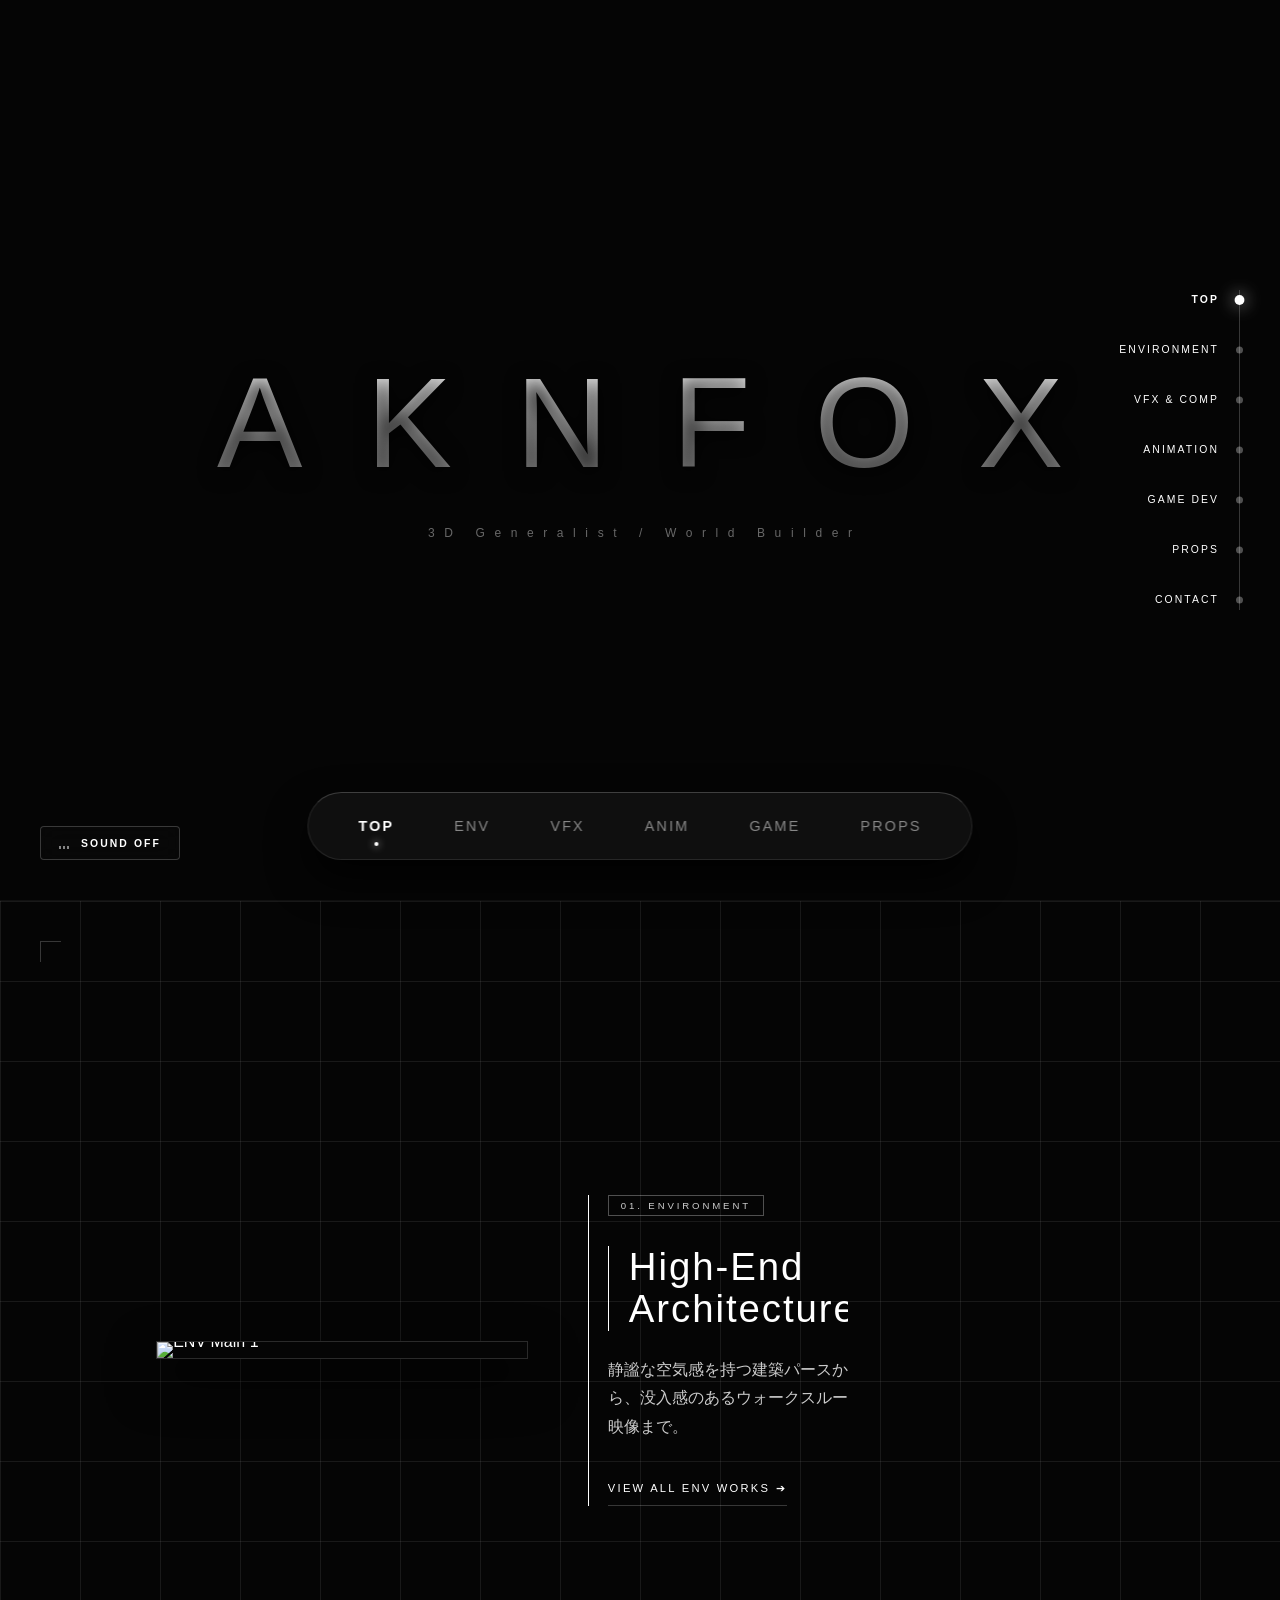
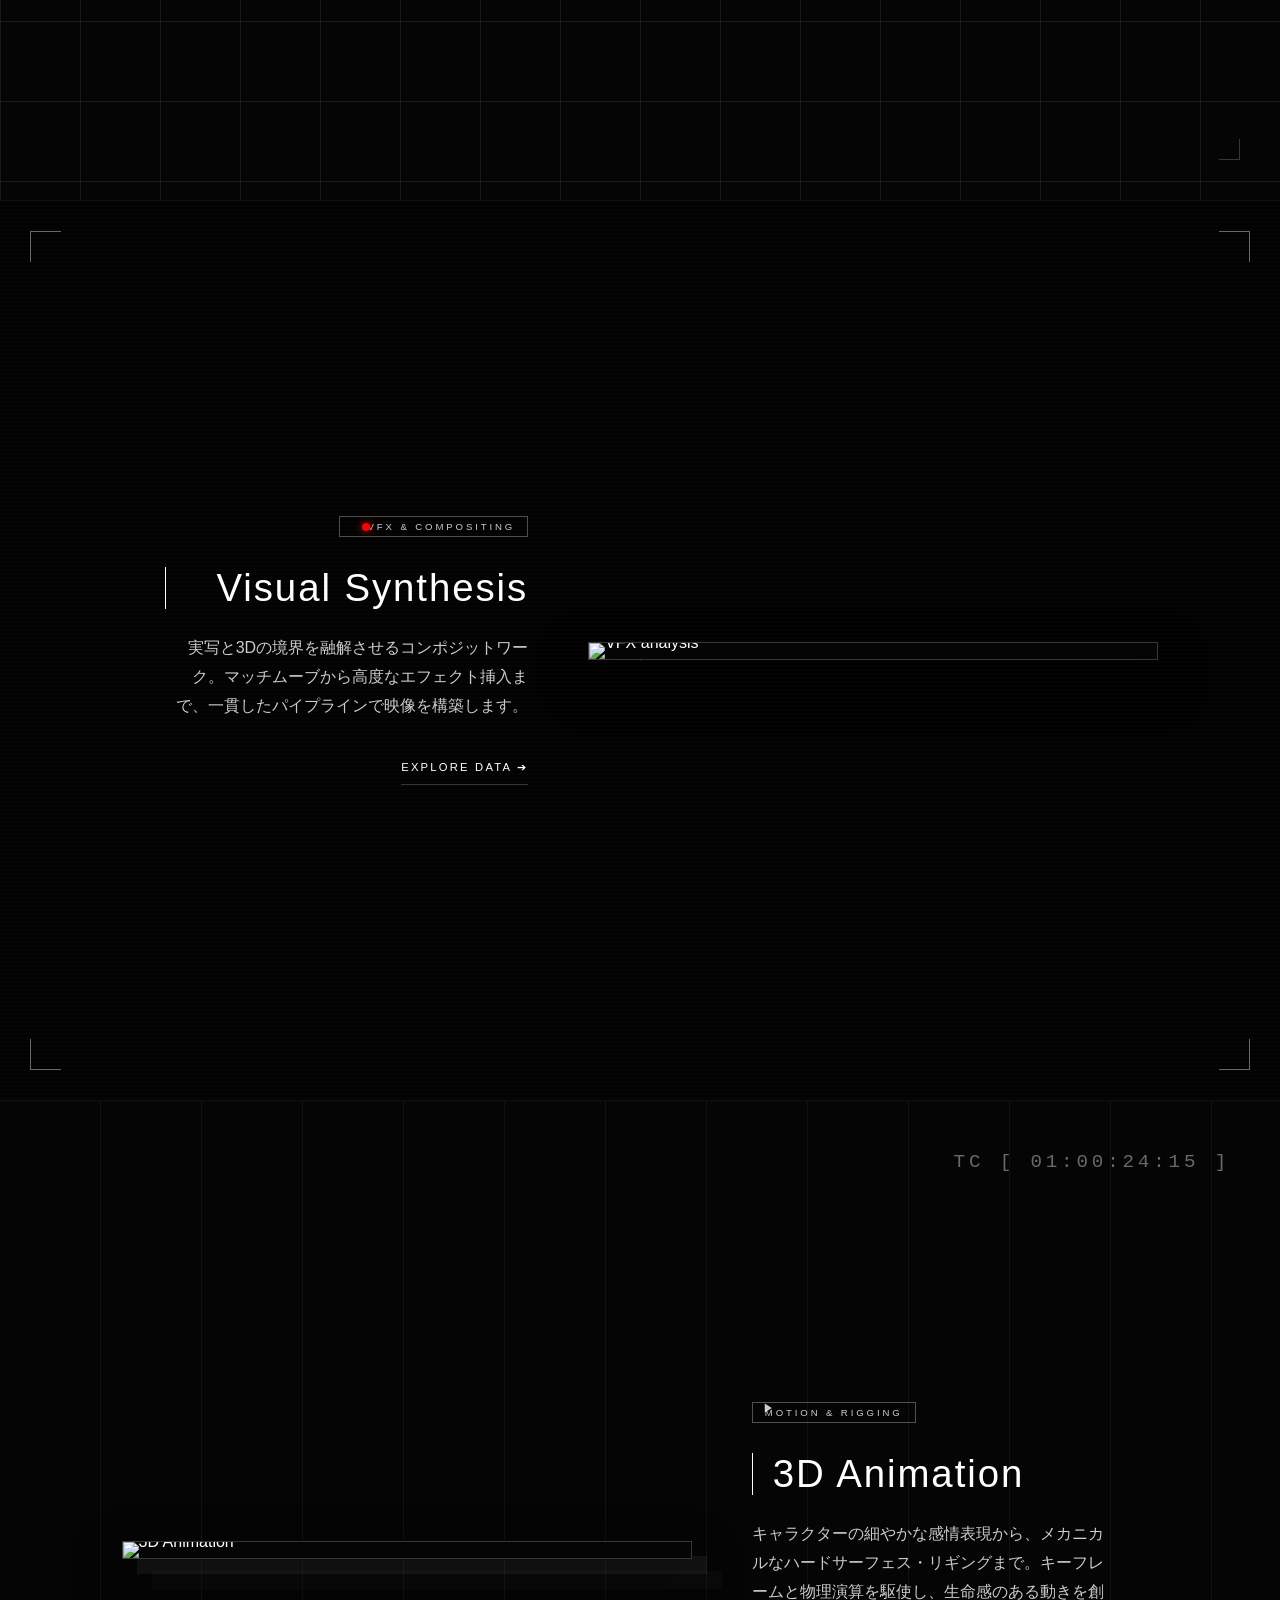
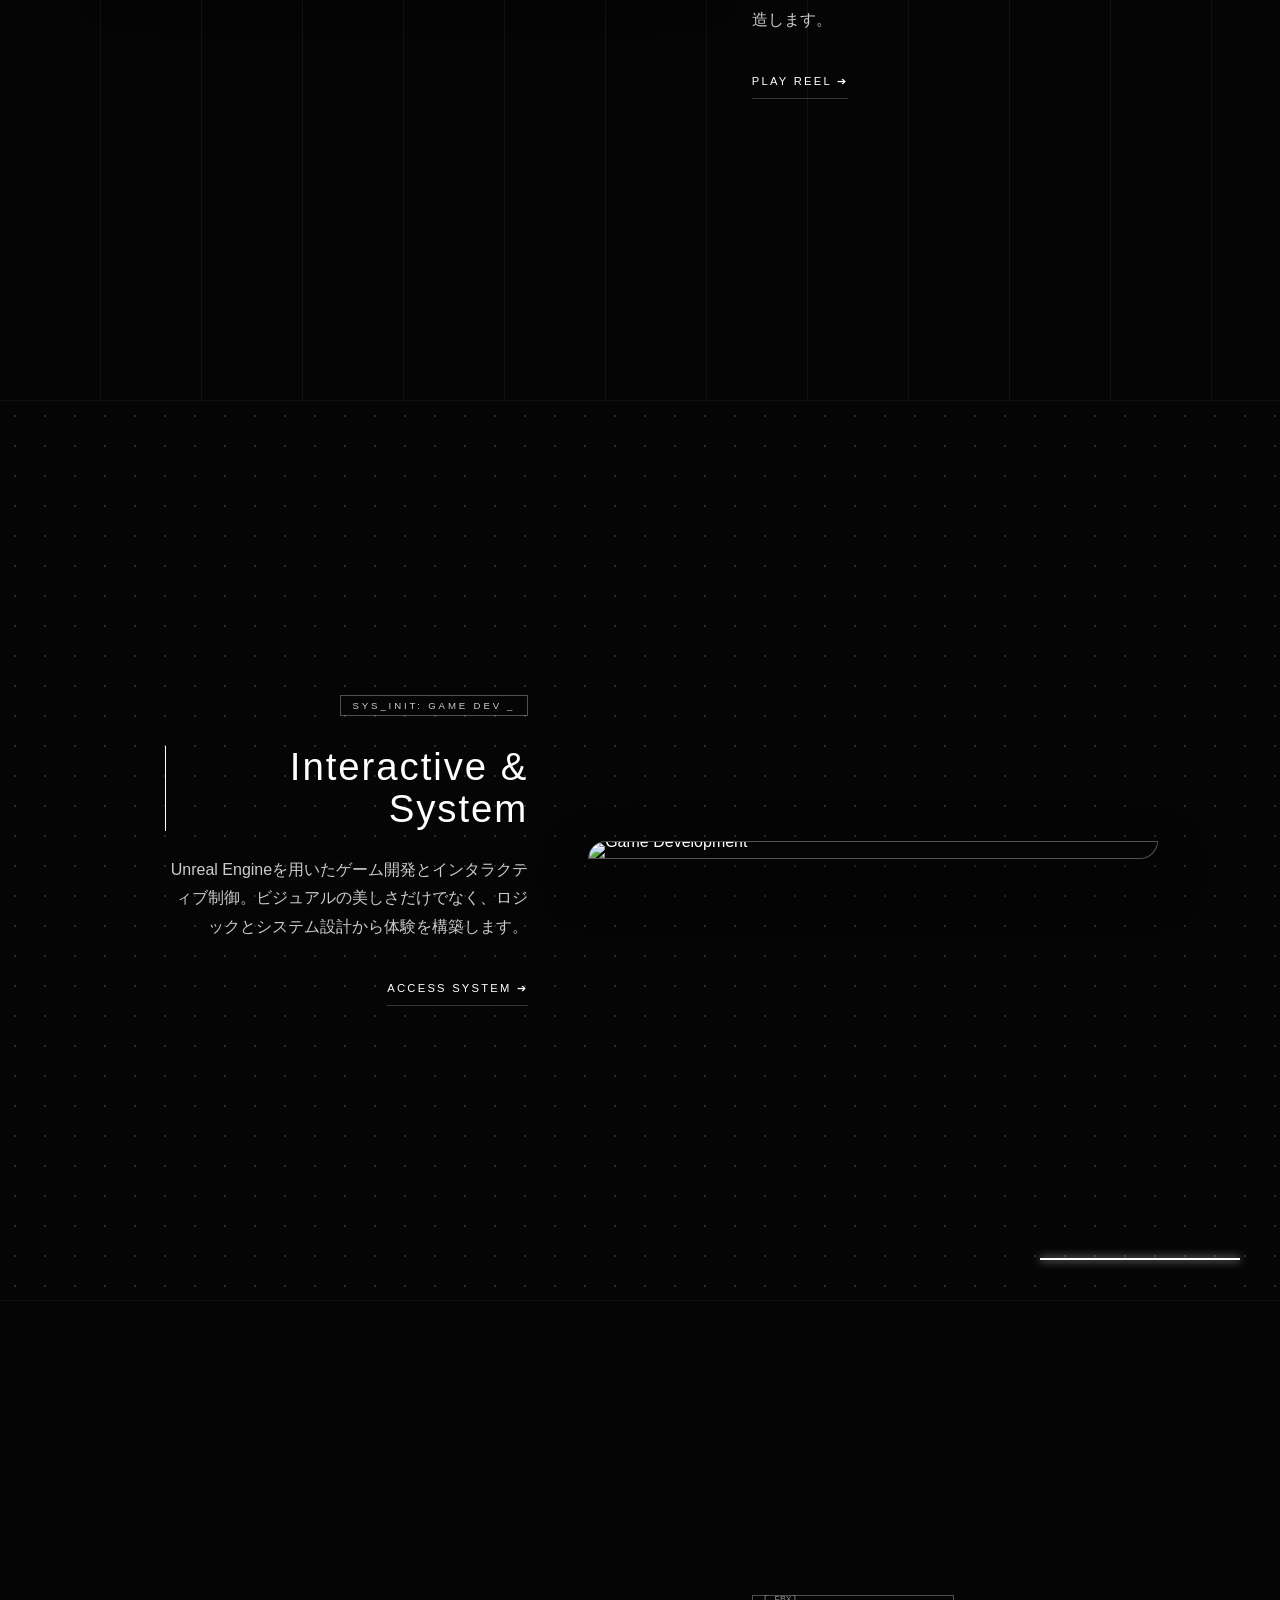
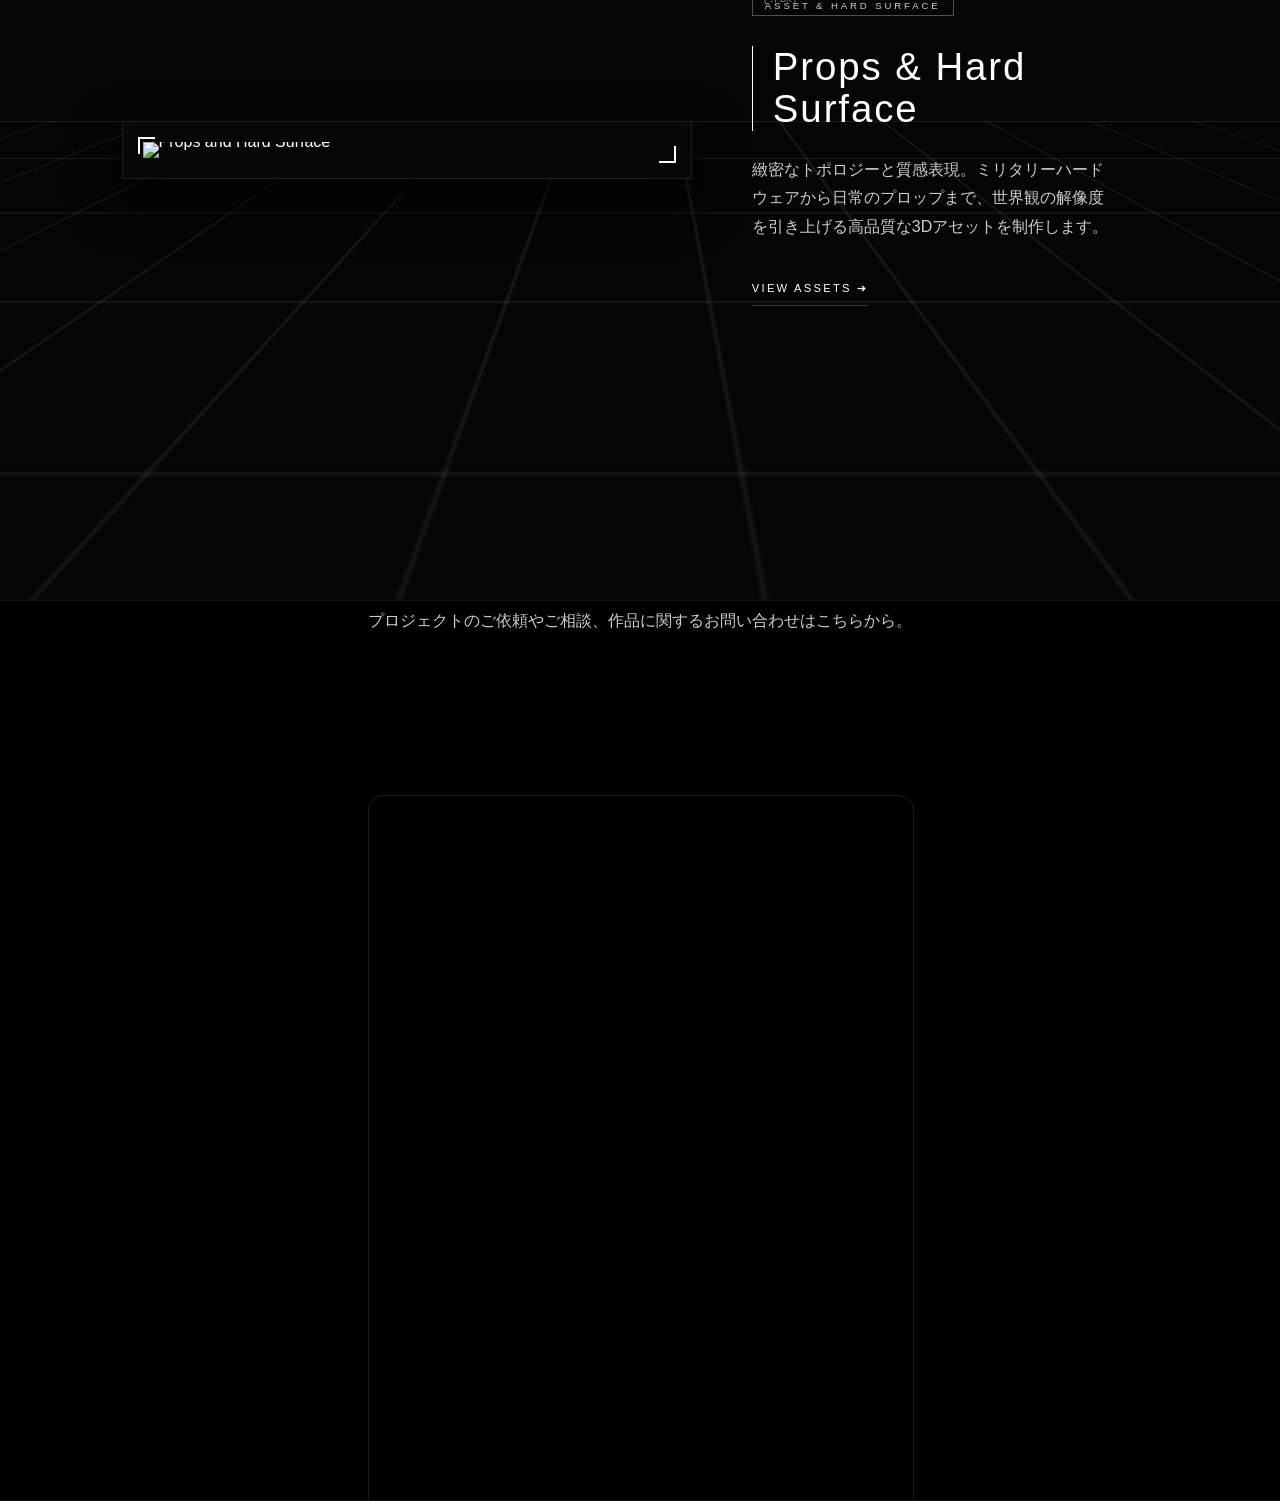
==== index.html @ ca5648d1 "Add files via upload" ====
<!DOCTYPE html>
<html lang="ja"><head>
    <meta charset="UTF-8">
    <meta name="viewport" content="width=device-width, initial-scale=1.0">
    <title>Aknfox | Template</title>
	<link rel="icon" href="favicon.png" type="image/png">
    <link rel="stylesheet" href="style.css">
</head>
<body>

    <nav class="pill-nav">
        <a href="index.html" class="is-current-page">TOP</a>
        <a href="environment.html">ENV</a>
        <a href="vfx.html">VFX</a>
        <a href="animation.html">ANIM</a>
        <a href="game.html">GAME</a>
        <a href="props.html">PROPS</a>
    </nav>

    <nav class="timeline-nav">
        <a href="#hero" class="nav-item"><span>TOP</span></a>
        <a href="#showcase-env" class="nav-item"><span>ENVIRONMENT</span></a>
        <a href="#showcase-vfx" class="nav-item"><span>VFX & COMP</span></a>
        <a href="#showcase-anim" class="nav-item"><span>ANIMATION</span></a>
        <a href="#showcase-game" class="nav-item"><span>GAME DEV</span></a>
        <a href="#showcase-props" class="nav-item"><span>PROPS</span></a>
        <a href="#contact" class="nav-item"><span>CONTACT</span></a>
    </nav>

    <section id="hero">
        <video id="hero-video" class="bg-media" src="1.mp4" autoplay muted loop playsinline></video>
        <div class="content-box">
            <h1 class="section-title">AKNFOX</h1>
            <p class="section-desc">3D Generalist / World Builder</p>
        </div>
    </section>

    <section id="showcase-env" class="content-block scroll-reveal">
        <video class="bg-media" src="Animation5_1.mp4" autoplay muted loop playsinline></video>
        
        <div class="drawing-corner top-left"></div>
        <div class="drawing-corner bottom-right"></div>

        <div class="works-split-container">
            <div class="split-left">
                <div class="single-image-box auto-slideshow">
					<img src="ENV1.jpg" alt="ENV Main 1" class="is-active">
					<img src="ENV2.jpg" alt="ENV Main 2">
					<img src="ENV3.png" alt="ENV Main 3">
					<img src="ENV4.jpg" alt="ENV Main 4">
				</div>
            </div>

            <div class="split-right">
                <div class="tech-info reveal-text-wrap">
                    <div class="reveal-line"></div>
                    <div class="reveal-content">
                        <span class="category-tag">01. Environment</span>
                        <h3>High-End Architecture</h3>
                        <p>静謐な空気感を持つ建築パースから、没入感のあるウォークスルー映像まで。</p>
                        <a href="environment.html" class="view-more-btn">VIEW ALL ENV WORKS ➔</a>
                    </div>
                </div>
            </div>
        </div>
    </section>

    <section id="showcase-vfx" class="content-block scroll-reveal">
        <video class="bg-media" src="composite.webm" autoplay muted loop playsinline></video>
        
        <div class="viewfinder-corner vf-tl"></div>
        <div class="viewfinder-corner vf-tr"></div>
        <div class="viewfinder-corner vf-bl"></div>
        <div class="viewfinder-corner vf-br"></div>
        <div class="center-cross"></div>

        <div class="works-split-container">
            <div class="split-right">
                <div class="tech-info vfx-reveal-text">
                    <span class="category-tag category-tag-vfx">VFX & Compositing</span>
                    <h3>Visual Synthesis</h3>
                    <p>実写と3Dの境界を融解させるコンポジットワーク。マッチムーブから高度なエフェクト挿入まで、一貫したパイプラインで映像を構築します。</p>
                    <a href="vfx.html" class="view-more-btn">EXPLORE DATA ➔</a>
                </div>
            </div>
            
            <div class="split-left">
                <div class="single-image-box">
                    <img src="vfx_main.png" alt="VFX analysis">
                </div>
            </div>
        </div>
    </section>

    <section id="showcase-anim" class="content-block scroll-reveal">
        <video class="bg-media" src="3.mp4" autoplay muted loop playsinline></video>
        
        <div class="timecode-display">TC [ 01:00:24:15 ]</div>

        <div class="works-split-container">
            <div class="split-left">
                <div class="single-image-box">
                    <img src="Anime_demo.png" alt="3D Animation">
                </div>
            </div>
            
            <div class="split-right">
                <div class="tech-info anim-reveal-text">
                    <span class="category-tag category-tag-anim">Motion & Rigging</span>
                    <h3>3D Animation</h3>
                    <p>キャラクターの細やかな感情表現から、メカニカルなハードサーフェス・リギングまで。キーフレームと物理演算を駆使し、生命感のある動きを創造します。</p>
                    <a href="animation.html" class="view-more-btn">PLAY REEL ➔</a>
                </div>
            </div>
        </div>
    </section>

    <section id="showcase-game" class="content-block scroll-reveal">
        <video class="bg-media" src="game_demo.mp4" autoplay muted loop playsinline></video>
        
        <div class="hud-status-bar"></div>

        <div class="works-split-container">
            <div class="split-right">
                <div class="tech-info game-reveal-text">
                    <span class="category-tag category-tag-game">SYS_INIT: Game Dev</span>
                    <h3>Interactive & System</h3>
                    <p>Unreal Engineを用いたゲーム開発とインタラクティブ制御。ビジュアルの美しさだけでなく、ロジックとシステム設計から体験を構築します。</p>
                    <a href="game.html" class="view-more-btn">ACCESS SYSTEM ➔</a>
                </div>
            </div>

            <div class="split-left">
                <div class="single-image-box">
                    <img src="A.png" alt="Game Development">
                </div>
            </div>
        </div>
    </section>

    <section id="showcase-props" class="content-block scroll-reveal">
        <video class="bg-media" src="props_demo.mp4" autoplay muted loop playsinline></video>

        <div class="works-split-container">
            <div class="split-left">
                <div class="single-image-box">
                    <img src="Sample1.jpg" alt="Props and Hard Surface">
                </div>
            </div>
            
            <div class="split-right">
                <div class="tech-info props-reveal-text">
                    <span class="category-tag category-tag-props">Asset & Hard Surface</span>
                    <h3>Props & Hard Surface</h3>
                    <p>緻密なトポロジーと質感表現。ミリタリーハードウェアから日常のプロップまで、世界観の解像度を引き上げる高品質な3Dアセットを制作します。</p>
                    <a href="props.html" class="view-more-btn">VIEW ASSETS ➔</a>
                </div>
            </div>
        </div>
    </section>

    <section id="contact" class="content-block" style="background: #000;">
        <div class="works-split-container" style="justify-content: center; flex-direction: column; text-align: center;">
            <div class="tech-info">
                <span class="category-tag">Get in Touch</span>
                <h2 class="section-title">CONTACT</h2>
                <p>プロジェクトのご依頼やご相談、作品に関するお問い合わせはこちらから。</p>
            </div>
            
            <div style="width: 100%; max-width: 800px; margin-top: 50px;">
                <iframe 
                    src="https://docs.google.com/forms/d/e/1FAIpQLSfBzYKNTDZu-GB29BNS1w9mReioDlOJLt__ZR_KxLa12RaoSA/viewform?embedded=true" 
                    width="100%" 
                    height="800" 
                    frameborder="0" 
                    marginheight="0" 
                    marginwidth="0"
                    style="border-radius: 15px; border: 1px solid rgba(255,255,255,0.1);">
                    読み込み中…
                </iframe>
            </div>
        </div>
    </section>

    <audio id="bgm-audio" src="Crimson_Overture.mp3" loop preload="auto"></audio>

    <button id="bgm-control" class="bgm-btn">
        <div class="bgm-bars">
            <span class="bgm-bar"></span>
            <span class="bgm-bar"></span>
            <span class="bgm-bar"></span>
        </div>
        <span class="bgm-text">SOUND OFF</span>
    </button>

    <script>
        document.addEventListener('DOMContentLoaded', () => {
            // ==========================================
            // [追加] 自動スライドショーの処理
            // ==========================================
            const slideshows = document.querySelectorAll('.auto-slideshow');
            
            slideshows.forEach(slideshow => {
                const images = slideshow.querySelectorAll('img');
                let currentIndex = 0;
                
                // 画像が2枚以上ある場合だけスライドショーを実行
                if (images.length > 1) {
                    setInterval(() => {
                        // 現在の画像をフワッと消す
                        images[currentIndex].classList.remove('is-active');
                        
                        // 次の画像の番号を計算（最後まで行ったら0に戻る）
                        currentIndex = (currentIndex + 1) % images.length;
                        
                        // 次の画像をフワッと出す
                        images[currentIndex].classList.add('is-active');
                        
                    }, 4000); // ★ 4000 = 4秒ごとに画像を切り替える
                }
            });
			// ==========================================
            // [追加] トップ動画（HERO）の音量コントロール
            // ==========================================
            const heroVideo = document.getElementById('hero-video');
            if (heroVideo) {
                // 音量を10%（0.1）に設定
                heroVideo.volume = 0.5;

                // 音声付きで自動再生を試みる
                const playPromise = heroVideo.play();
                if (playPromise !== undefined) {
                    playPromise.catch(error => {
                        // ブラウザの仕様で「音声付き自動再生」がブロックされた場合、
                        // 映像が止まってしまわないようにミュートにして再生を再開する
                        console.log("ブラウザ制限により、トップ動画をミュートで再生します。");
                        heroVideo.muted = true;
                        heroVideo.play();
                    });
                }
            }
            
            // --- 1. スクロールアニメーションの処理 ---
			
            // --- 1. スクロールアニメーションの処理 ---
            const navItems = document.querySelectorAll('.nav-item');
            const sections = document.querySelectorAll('section[id]');

            const options = {
                root: null,
                rootMargin: '-70% 0px', 
                threshold: 0
            };

            const observer = new IntersectionObserver((entries) => {
                entries.forEach(entry => {
                    if (entry.isIntersecting) {
                        entry.target.classList.add('is-visible'); 
                        
                        navItems.forEach(item => item.classList.remove('is-active'));
                        const id = entry.target.getAttribute('id');
                        const activeLink = document.querySelector(`.nav-item[href="#${id}"]`);
                        if (activeLink) {
                            activeLink.classList.add('is-active');
                        }
                    }
                });
            }, options);

            sections.forEach(section => observer.observe(section));

            // --- 2. BGMコントロールの処理 ---
            const bgmAudio = document.getElementById('bgm-audio');
            const bgmBtn = document.getElementById('bgm-control');

            if (bgmAudio && bgmBtn) {
                const bgmText = bgmBtn.querySelector('.bgm-text');

                // デフォルト音量
                bgmAudio.volume = 0.1; 

                // 再生・停止の切り替え関数
                const toggleBGM = (forcePlay) => {
                    const heroVideo = document.getElementById('hero-video'); // ★トップ動画を取得
                    
                    if (forcePlay) {
                        // ① BGMの再生
                        bgmAudio.play().catch(e => console.log("再生エラー:", e));
                        bgmBtn.classList.add('is-playing');
                        bgmText.textContent = 'SOUND ON';
                        
                        // ② ★トップ動画のミュートを解除し、音量を10%にする
                        if (heroVideo) {
                            heroVideo.muted = false;
                            heroVideo.volume = 0.05;
                        }
                    } else {
                        // ① BGMの停止
                        bgmAudio.pause();
                        bgmBtn.classList.remove('is-playing');
                        bgmText.textContent = 'SOUND OFF';
                        
                        // ② ★トップ動画を再び無音（ミュート）に戻す
                        if (heroVideo) {
                            heroVideo.muted = true;
                        }
                    }
                };

                // 手動クリックでのON/OFF
                bgmBtn.addEventListener('click', (e) => {
                    e.preventDefault();
                    if (bgmAudio.paused) {
                        toggleBGM(true);
                    } else {
                        toggleBGM(false);
                    }
                });

                // ★ 自動再生（後で有効にする時は、以下の /* 〜 */ を消してください）
                /*
                const playPromise = bgmAudio.play();
                if (playPromise !== undefined) {
                    playPromise.then(() => {
                        bgmBtn.classList.add('is-playing');
                        bgmText.textContent = 'SOUND ON';
                    }).catch(error => {
                        bgmBtn.classList.remove('is-playing');
                        bgmText.textContent = 'SOUND OFF';
                    });
                }
                */
            }
        });
    </script>
</body>
</html>
---- style.css ----
@charset "UTF-8";

/* ==========================================
   1. Base & Reset
========================================== */
html { 
    scroll-behavior: smooth; 
}
body { 
    margin: 0; 
    font-family: "Helvetica Neue", Arial, sans-serif; 
    background: #050505; 
    color: #fff; 
}
section { 
    position: relative; 
    height: 100vh; 
    display: flex; 
    justify-content: center; 
    align-items: center; 
    overflow: hidden; 
    border-bottom: 1px solid #111; 
}
.bg-media { 
    position: absolute; 
    top: 0; 
    left: 0; 
    width: 100%; 
    height: 100%; 
    object-fit: cover; 
    z-index: -1; 
    opacity: 0.6; 
}
.content-box { 
    position: relative; 
    z-index: 1; 
    text-align: center; 
}
.section-title { 
    font-size: clamp(1.5rem, 4vw, 3rem); 
    letter-spacing: 0.15em; 
    text-shadow: 0 4px 20px rgba(0,0,0,0.9); 
    font-weight: 300; 
    margin: 0; 
}
.section-desc { 
    color: #aaa; 
    font-size: 0.9rem; 
    letter-spacing: 0.1em; 
    margin-top: 10px; 
}

/* ==========================================
   2. UI-A: Global Navigation (Pill)
========================================== */
.pill-nav {
    position: fixed; 
    bottom: 30px; 
    left: 50%; 
    transform: translateX(-50%);
    display: flex; 
    align-items: center; 
    gap: 10px;
    background: rgba(20, 20, 20, 0.65); 
    backdrop-filter: blur(20px) saturate(180%); 
    -webkit-backdrop-filter: blur(20px) saturate(180%);
    padding: 12px 25px; 
    border-radius: 50px;
    border: 1px solid rgba(255, 255, 255, 0.1); 
    border-top: 1px solid rgba(255, 255, 255, 0.2);
    box-shadow: 0 20px 40px rgba(0,0,0,0.8); 
    z-index: 1000;
}
.pill-nav a { 
    position: relative; 
    color: #fff; 
    text-decoration: none; 
    font-size: 0.7rem; 
    letter-spacing: 0.1em; 
    padding: 5px 12px; 
    opacity: 0.5; 
    transition: 0.3s; 
}
.pill-nav a:hover { 
    opacity: 1; 
}
.pill-nav a.is-current-page { 
    opacity: 1; 
    font-weight: bold; 
}
.pill-nav a.is-current-page::after { 
    content: ''; 
    position: absolute; 
    bottom: -2px; 
    left: 50%; 
    transform: translateX(-50%); 
    width: 4px; 
    height: 4px; 
    background: #fff; 
    border-radius: 50%; 
    box-shadow: 0 0 8px #fff; 
}

@media (min-width: 1025px) {
    .pill-nav {
        padding: 15px 30px; 
        gap: 20px; 
        bottom: 40px; 
        border-radius: 50px; 
        background: rgba(20, 20, 20, 0.7);
        backdrop-filter: blur(15px);
        -webkit-backdrop-filter: blur(15px);
    }
    .pill-nav a {
        font-size: 0.9rem; 
        padding: 10px 20px; 
        letter-spacing: 0.15em; 
    }
}

/* ==========================================
   3. UI-B: Local Navigation (Timeline)
========================================== */
.timeline-nav {
    position: fixed; 
    top: 50%; 
    right: 40px; 
    transform: translateY(-50%);
    display: flex; 
    flex-direction: column; 
    gap: 30px;
    border-right: 1px solid rgba(255, 255, 255, 0.2); 
    padding-right: 20px; 
    z-index: 999;
}
.timeline-nav a { 
    display: block; 
    position: relative; 
    color: #fff; 
    text-decoration: none; 
    font-size: 0.65rem; 
    letter-spacing: 0.2em; 
    text-align: right; 
    opacity: 0.3; 
    transition: all 0.4s cubic-bezier(0.2, 1, 0.3, 1);
    height: 20px; 
    line-height: 20px; 
}
.timeline-nav a::after { 
    content: ''; 
    position: absolute; 
    top: 50%; 
    right: -24px; 
    transform: translateY(-50%); 
    width: 7px; 
    height: 7px; 
    background: rgba(255, 255, 255, 0.3); 
    border-radius: 50%; 
    transition: 0.3s; 
}
.timeline-nav a:hover,
.timeline-nav a.nav-item.is-active { 
    opacity: 1; 
    font-weight: bold;
}
.timeline-nav a:hover::after,
.timeline-nav a.nav-item.is-active::after { 
    background: #fff; 
    box-shadow: 0 0 12px rgba(255, 255, 255, 0.8); 
    transform: translateY(-50%) scale(1.4); 
}

/* ==========================================
   4. Responsive (Mobile)
========================================== */
@media (max-width: 1024px) {
    .pill-nav { 
        width: 90%; 
        max-width: 400px; 
        padding: 12px 10px; 
        justify-content: space-around; 
        gap: 0; 
        bottom: 20px; 
    }
    .pill-nav a { 
        font-size: 0.6rem; 
        padding: 5px; 
        letter-spacing: 0.05em; 
    }
    .timeline-nav { 
        right: 15px; 
        padding-right: 15px; 
    }
    .timeline-nav a span { 
        display: none; 
    }
    .timeline-nav a { 
        width: 20px; 
    }
    .timeline-nav a::after { 
        right: -19px; 
    }
    .works-split-container {
        flex-direction: column !important; 
        gap: 40px;
        padding-bottom: 80px; 
    }
    .split-left, .split-right {
        width: 100% !important;
    }
    .tech-info {
        text-align: left;
        padding: 0 10px;
    }
}

/* ==========================================
   5. Layout & Typography
========================================== */
.content-block {
    padding: 120px 5%; 
    box-sizing: border-box;
}
.works-split-container {
    max-width: 1400px;
    margin: 0 auto;
    display: flex;
    align-items: center;
    gap: 80px; 
}
.tech-info h3 {
    font-size: clamp(1.8rem, 3vw, 2.5rem);
    font-weight: 200;
    line-height: 1.1;
    margin: 15px 0 25px 0;
    border-left: 1px solid #fff;
    padding-left: 20px;
    letter-spacing: 0.05em;
}
.tech-info p {
    color: #ccc;
    line-height: 1.8;
    margin-bottom: 30px;
}
.view-more-btn {
    display: inline-block;
    color: #fff;
    text-decoration: none;
    font-size: 0.7rem;
    letter-spacing: 0.2em;
    padding: 10px 0;
    position: relative;
    transition: all 0.4s ease;
    border-bottom: 1px solid rgba(255, 255, 255, 0.2); 
}
.view-more-btn::after {
    content: '';
    position: absolute;
    bottom: -1px;
    left: 0;
    width: 0;
    height: 1px;
    background: #fff;
    transition: width 0.4s ease; 
}
.view-more-btn:hover {
    letter-spacing: 0.3em; 
    opacity: 1;
}
.view-more-btn:hover::after {
    width: 100%;
}
.category-tag {
    display: inline-block;
    font-size: 0.6rem;
    letter-spacing: 0.3em;
    text-transform: uppercase;
    border: 1px solid rgba(255, 255, 255, 0.3);
    padding: 4px 12px;
    margin-bottom: 15px;
    color: rgba(255, 255, 255, 0.8);
    position: relative;
}
.category-tag::before {
    content: '';
    position: absolute;
    top: -2px;
    left: 10px;
    width: 5px;
    height: 1px;
    background: #050505; 
}

/* ==========================================
   6. HERO Section
========================================== */
#hero .section-title {
    font-size: clamp(3rem, 10vw, 8rem); 
    font-weight: 100; 
    letter-spacing: 0.5em; 
    text-indent: 0.5em; 
    text-transform: uppercase;
    background: linear-gradient(to bottom, #fff 0%, #666 100%);
    -webkit-background-clip: text;
    -webkit-text-fill-color: transparent; 
    opacity: 0;
    filter: blur(10px);
    transform: scale(1.1);
    animation: heroReveal 4.5s cubic-bezier(0.2, 1, 0.3, 1) forwards;
}
@keyframes heroReveal {
    0% { opacity: 0; filter: blur(20px); letter-spacing: 0.2em; transform: scale(1.1); }
    100% { opacity: 1; filter: blur(0); letter-spacing: 0.5em; transform: scale(1); }
}
#hero .section-desc {
    font-size: 0.75rem;
    letter-spacing: 0.8em;
    text-indent: 0.8em;
    margin-top: 30px;
    opacity: 0.6;
    font-weight: 300;
}

/* ==========================================
   7. Reveal Animations (Common)
========================================== */
.reveal-text-wrap {
    overflow: hidden;
    position: relative;
    padding-left: 20px; 
}
.reveal-line {
    position: absolute;
    left: 0;
    top: 0;
    width: 1px;
    height: 0; 
    background: #fff;
    transition: height 1.2s cubic-bezier(0.2, 1, 0.3, 1);
}

.reveal-content {
    transform: translateX(-20px);
    opacity: 0;
    transition: all 1.0s cubic-bezier(0.2, 1, 0.3, 1);
    transition-delay: 0.8s; 
}
.is-visible .reveal-line {
    height: 100%;
}
.is-visible .reveal-content {
    transform: translateX(0);
    opacity: 1;
}

/* ==========================================
   8. ENV Section
========================================== */
#showcase-env {
    position: relative;
    background-color: transparent;
}
#showcase-env .bg-media {
    z-index: -2 !important;
    opacity: 0.4;
}
#showcase-env::before {
    content: '';
    position: absolute;
    top: 0; left: 0; width: 100%; height: 100%;
    background-image: 
        linear-gradient(rgba(255, 255, 255, 0.08) 1px, transparent 1px),
        linear-gradient(90deg, rgba(255, 255, 255, 0.08) 1px, transparent 1px);
    background-size: 80px 80px;
    z-index: -1;
    pointer-events: none;
}
#showcase-env .works-split-container {
    justify-content: flex-start !important;
    margin-left: 8% !important;
    max-width: 90%;
    gap: 60px;
}
#showcase-env .split-left {
    width: 50% !important;
    flex-shrink: 0;
}
#showcase-env .split-right {
    width: 35% !important;
    text-align: left;
}
#showcase-env .single-image-box {
    position: relative;
    z-index: 2;
    background: #050505;
    border: 1px solid rgba(255, 255, 255, 0.15);
    box-shadow: 0 20px 50px rgba(0, 0, 0, 0.9);
    line-height: 0; 
    overflow: hidden;
}
#showcase-env .single-image-box img {
    opacity: 1 !important; 
    display: block;
    width: 100%;
}
.drawing-corner {
    position: absolute;
    width: 20px;
    height: 20px;
    border: 1px solid rgba(255,255,255,0.2);
    z-index: 1;
}
.top-left { top: 40px; left: 40px; border-right: none; border-bottom: none; }
.bottom-right { bottom: 40px; right: 40px; border-left: none; border-top: none; }

/* =========================================
   9. VFX & COMPOSITING Section
========================================= */
#showcase-vfx {
    background-color: transparent !important;
    position: relative;
}
#showcase-vfx .bg-media {
    z-index: -2 !important;
    opacity: 0.6;
}
#showcase-vfx::before {
    content: '';
    position: absolute;
    top: 0; left: 0; width: 100%; height: 100%;
    background: repeating-linear-gradient(
        transparent,
        transparent 2px,
        rgba(0, 0, 0, 0.6) 2px,
        rgba(0, 0, 0, 0.6) 4px
    );
    z-index: -1;
    pointer-events: none;
}
#showcase-vfx .works-split-container {
    justify-content: flex-end !important;
    margin-right: 5% !important;
    margin-left: auto;
    max-width: 90%;
    gap: 60px;
}
#showcase-vfx .split-right {
    width: 35% !important;
    text-align: right;
}
#showcase-vfx .split-left {
    width: 55% !important;
    flex-shrink: 0;
    z-index: 2;
}
#showcase-vfx .single-image-box {
    background: #050505;
    border: 1px solid rgba(255, 255, 255, 0.2);
    box-shadow: 0 20px 50px rgba(0, 0, 0, 0.9);
    line-height: 0;
    overflow: hidden;
}
#showcase-vfx .single-image-box img {
    width: 100%;
    display: block;
    opacity: 1 !important;
}
.vfx-reveal-text {
    opacity: 0;
    transform: translateY(15px);
    transition: all 0.8s cubic-bezier(0.19, 1, 0.22, 1);
    filter: blur(5px);
}
.is-visible .vfx-reveal-text {
    opacity: 1;
    transform: translateY(0);
    filter: blur(0);
}
.is-visible .category-tag-vfx::before {
    content: '';
    display: inline-block;
    width: 8px; 
    height: 8px;
    background: #ff0000;
    border-radius: 50%;
    margin-right: 8px;
    vertical-align: middle; 
    position: relative;
    top: -1px;
    animation: blink 1.2s infinite;
    box-shadow: 0 0 8px rgba(255,0,0,0.8);
}
@keyframes blink {
    0%, 100% { opacity: 1; }
    50% { opacity: 0; }
}
.viewfinder-corner {
    position: absolute;
    width: 30px; height: 30px;
    border: 1px solid rgba(255, 255, 255, 0.4);
    z-index: 0;
}
.vf-tl { top: 30px; left: 30px; border-right: none; border-bottom: none; }
.vf-tr { top: 30px; right: 30px; border-left: none; border-bottom: none; }
.vf-bl { bottom: 30px; left: 30px; border-right: none; border-top: none; }
.vf-br { bottom: 30px; right: 30px; border-left: none; border-top: none; }

.center-cross {
    position: absolute; top: 50%; left: 50%; transform: translate(-50%, -50%);
    width: 20px; height: 20px; opacity: 0.2; z-index: 0;
}
.center-cross::before, .center-cross::after {
    content: ''; position: absolute; background: #fff;
}
.center-cross::before { top: 50%; left: 0; width: 100%; height: 1px; }
.center-cross::after { left: 50%; top: 0; width: 1px; height: 100%; }

/* =========================================
   10. ANIMATION Section
========================================= */
#showcase-anim {
    background-color: transparent !important;
    position: relative;
}
#showcase-anim .bg-media {
    z-index: -2 !important;
    opacity: 0.5;
}
#showcase-anim::before {
    content: '';
    position: absolute;
    top: 0; left: 0; width: 100%; height: 100%;
    background-image: repeating-linear-gradient(
        90deg,
        transparent,
        transparent 100px,
        rgba(255, 255, 255, 0.05) 100px,
        rgba(255, 255, 255, 0.05) 101px
    );
    z-index: -1;
    pointer-events: none;
}
#showcase-anim .works-split-container {
    justify-content: flex-start !important;
    margin-left: 5% !important;
    margin-right: auto;
    max-width: 90%;
    gap: 60px;
}
#showcase-anim .split-left {
    width: 55% !important;
    flex-shrink: 0;
    z-index: 2;
}
#showcase-anim .split-right {
    width: 35% !important;
    text-align: left;
}
#showcase-anim .single-image-box {
    background: #050505;
    border: 1px solid rgba(255, 255, 255, 0.2);
    box-shadow: 
        15px 15px 0 rgba(255, 255, 255, 0.05),
        30px 30px 0 rgba(255, 255, 255, 0.02),
        0 20px 50px rgba(0, 0, 0, 0.9);
    line-height: 0;
    overflow: hidden;
    position: relative;
}
#showcase-anim .single-image-box img {
    width: 100%;
    display: block;
    opacity: 1 !important;
}
.anim-reveal-text {
    opacity: 0;
    transform: scale(0.95);
    transition: all 0.6s steps(5, end); 
}
.is-visible .anim-reveal-text {
    opacity: 1;
    transform: scale(1);
}
.timecode-display {
    position: absolute;
    top: 50px;
    right: 50px;
    font-family: 'Courier New', monospace;
    font-size: 1.2rem;
    color: rgba(255, 255, 255, 0.4);
    letter-spacing: 0.2em;
    z-index: 0;
    opacity: 0;
    transition: opacity 1s ease;
}
.is-visible .timecode-display {
    opacity: 1;
}
.category-tag-anim::before {
    content: '▶';
    font-size: 0.7rem;
    margin-right: 5px;
    display: inline-block;
    animation: playPulse 2s infinite;
}
@keyframes playPulse {
    0%, 100% { opacity: 1; }
    50% { opacity: 0.3; }
}

/* =========================================
   11. GAME DEV Section
========================================= */
#showcase-game {
    background-color: transparent !important;
    position: relative;
}
#showcase-game .bg-media {
    z-index: -2 !important;
    opacity: 0.4;
}
#showcase-game::before {
    content: '';
    position: absolute;
    top: 0; left: 0; width: 100%; height: 100%;
    background-image: radial-gradient(rgba(255, 255, 255, 0.15) 1px, transparent 1px);
    background-size: 30px 30px;
    z-index: -1;
    pointer-events: none;
}
#showcase-game .works-split-container {
    justify-content: flex-end !important;
    margin-right: 5% !important;
    margin-left: auto;
    max-width: 90%;
    gap: 60px;
}
#showcase-game .split-right {
    width: 35% !important;
    text-align: right;
}
#showcase-game .split-left {
    width: 55% !important;
    flex-shrink: 0;
    z-index: 2;
}
#showcase-game .single-image-box {
    background: #050505;
    border: 1px solid rgba(255, 255, 255, 0.3);
    border-radius: 20px 0 20px 0; 
    box-shadow: 0 20px 50px rgba(0, 0, 0, 0.9);
    line-height: 0;
    overflow: hidden;
    position: relative;
}
#showcase-game .single-image-box img {
    width: 100%;
    display: block;
    opacity: 1 !important;
}
.game-reveal-text {
    opacity: 0;
    transform: translateX(-20px);
    transition: all 0.6s cubic-bezier(0.2, 1, 0.3, 1);
}
.is-visible .game-reveal-text {
    opacity: 1;
    transform: translateX(0);
}
.category-tag-game::after {
    content: '_';
    display: inline-block;
    margin-left: 5px;
    animation: typeCursor 1s infinite;
}
@keyframes typeCursor {
    0%, 100% { opacity: 1; }
    50% { opacity: 0; }
}
.hud-status-bar {
    position: absolute;
    bottom: 40px;
    right: 40px;
    width: 200px;
    height: 2px;
    background: rgba(255,255,255,0.2);
    z-index: 10;
}
.hud-status-bar::after {
    content: '';
    position: absolute;
    top: 0; left: 0; height: 100%; width: 0;
    background: #fff;
    box-shadow: 0 0 10px #fff;
    transition: width 1.5s ease-out;
}
.is-visible .hud-status-bar::after {
    width: 100%; 
}

/* =========================================
   12. PROPS Section
========================================= */
#showcase-props {
    background-color: transparent !important;
    position: relative;
}
#showcase-props .bg-media {
    z-index: -2 !important;
    opacity: 0.5;
}
#showcase-props::before {
    content: '';
    position: absolute;
    top: 50%; left: 0; width: 100%; height: 100%;
    background-image: 
        linear-gradient(rgba(255, 255, 255, 0.1) 1px, transparent 1px),
        linear-gradient(90deg, rgba(255, 255, 255, 0.1) 1px, transparent 1px);
    background-size: 60px 60px;
    transform: perspective(600px) rotateX(70deg) translateY(-100px) scale(2);
    transform-origin: top center;
    z-index: -1;
    pointer-events: none;
    mask-image: linear-gradient(to bottom, rgba(0,0,0,1) 0%, rgba(0,0,0,0) 80%);
    -webkit-mask-image: linear-gradient(to bottom, rgba(0,0,0,1) 0%, rgba(0,0,0,0) 80%);
}
#showcase-props .works-split-container {
    justify-content: flex-start !important;
    margin-left: 5% !important;
    margin-right: auto;
    max-width: 90%;
    gap: 60px;
}
#showcase-props .split-left {
    width: 55% !important;
    flex-shrink: 0;
    z-index: 2;
}
#showcase-props .split-right {
    width: 35% !important;
    text-align: left;
}
#showcase-props .single-image-box {
    background: #050505;
    border: 1px solid rgba(255, 255, 255, 0.1);
    padding: 20px; 
    box-shadow: 0 20px 50px rgba(0, 0, 0, 0.9), inset 0 0 40px rgba(255,255,255,0.03);
    line-height: 0;
    position: relative;
}
#showcase-props .single-image-box::before,
#showcase-props .single-image-box::after {
    content: ''; position: absolute; width: 15px; height: 15px; border: 2px solid #fff; z-index: 10;
}
#showcase-props .single-image-box::before {
    top: 15px; left: 15px; border-right: none; border-bottom: none;
}
#showcase-props .single-image-box::after {
    bottom: 15px; right: 15px; border-left: none; border-top: none;
}
#showcase-props .single-image-box img {
    width: 100%; display: block; opacity: 1 !important;
}
.props-reveal-text {
    opacity: 0;
    transform: translateY(20px) scale(0.95);
    transition: all 0.7s cubic-bezier(0.2, 1, 0.3, 1);
}
.is-visible .props-reveal-text {
    opacity: 1;
    transform: translateY(0) scale(1);
}
.category-tag-props::before {
    content: '[.FBX] '; 
    color: #888;
    font-family: monospace;
    letter-spacing: 0;
}

/* =========================================
   13. BGM Control Button
========================================= */
.bgm-btn {
    position: fixed;
    bottom: 40px;
    left: 40px; 
    z-index: 1000;
    background: rgba(10, 10, 10, 0.6);
    backdrop-filter: blur(10px);
    -webkit-backdrop-filter: blur(10px);
    border: 1px solid rgba(255, 255, 255, 0.2);
    color: #fff;
    padding: 10px 18px;
    cursor: pointer;
    display: flex;
    align-items: center;
    gap: 12px;
    transition: all 0.3s ease;
    border-radius: 4px;
}
.bgm-btn:hover {
    background: rgba(255, 255, 255, 0.1);
    border-color: rgba(255, 255, 255, 0.5);
}
.bgm-text {
    font-size: 0.65rem;
    letter-spacing: 0.2em;
    font-weight: bold;
}
.bgm-bars {
    display: flex;
    align-items: flex-end;
    height: 12px;
    gap: 2px;
}
.bgm-bar {
    width: 2px;
    height: 3px;
    background: #fff;
    transition: height 0.2s;
    opacity: 0.5;
}
.bgm-btn.is-playing {
    border-color: #ff3333; 
    box-shadow: 0 0 15px rgba(255, 0, 0, 0.2);
}
.bgm-btn.is-playing .bgm-text {
    color: #ff3333;
}
.bgm-btn.is-playing .bgm-bar {
    background: #ff3333;
    opacity: 1;
    animation: soundBounce 1s infinite alternate ease-in-out;
}
.bgm-btn.is-playing .bgm-bar:nth-child(1) { animation-delay: 0.0s; }
.bgm-btn.is-playing .bgm-bar:nth-child(2) { animation-delay: 0.3s; }
.bgm-btn.is-playing .bgm-bar:nth-child(3) { animation-delay: 0.1s; }

@keyframes soundBounce {
    0% { height: 3px; }
    100% { height: 12px; }
}
@media (max-width: 1024px) {
    .bgm-btn {
        bottom: 20px;
        left: 15px;
        padding: 8px 12px;
    }
    .bgm-text {
        font-size: 0.55rem;
    }
}

/* =========================================
   自動スライドショー用スタイル（完全修正版）
========================================= */
.auto-slideshow {
    display: grid !important;
}

/* 過去の「#showcase-env」などの強いID指定に勝つために、「body #showcase-env」という最強のセレクタを使います */
body #showcase-env .single-image-box.auto-slideshow img,
body section[id] .single-image-box.auto-slideshow img {
    grid-area: 1 / 1;
    width: 100%;
    height: 100%;
    object-fit: cover;
    opacity: 0 !important; /* 基本は透明にする */
    z-index: 1;
    /* ★絶対に2.5秒かけてフワッと切り替えさせる強い命令 */
    transition: opacity 2.5s ease-in-out !important; 
}

/* アクティブな画像だけ不透明にする */
body #showcase-env .single-image-box.auto-slideshow img.is-active,
body section[id] .single-image-box.auto-slideshow img.is-active {
    opacity: 1 !important;
    z-index: 2;
}
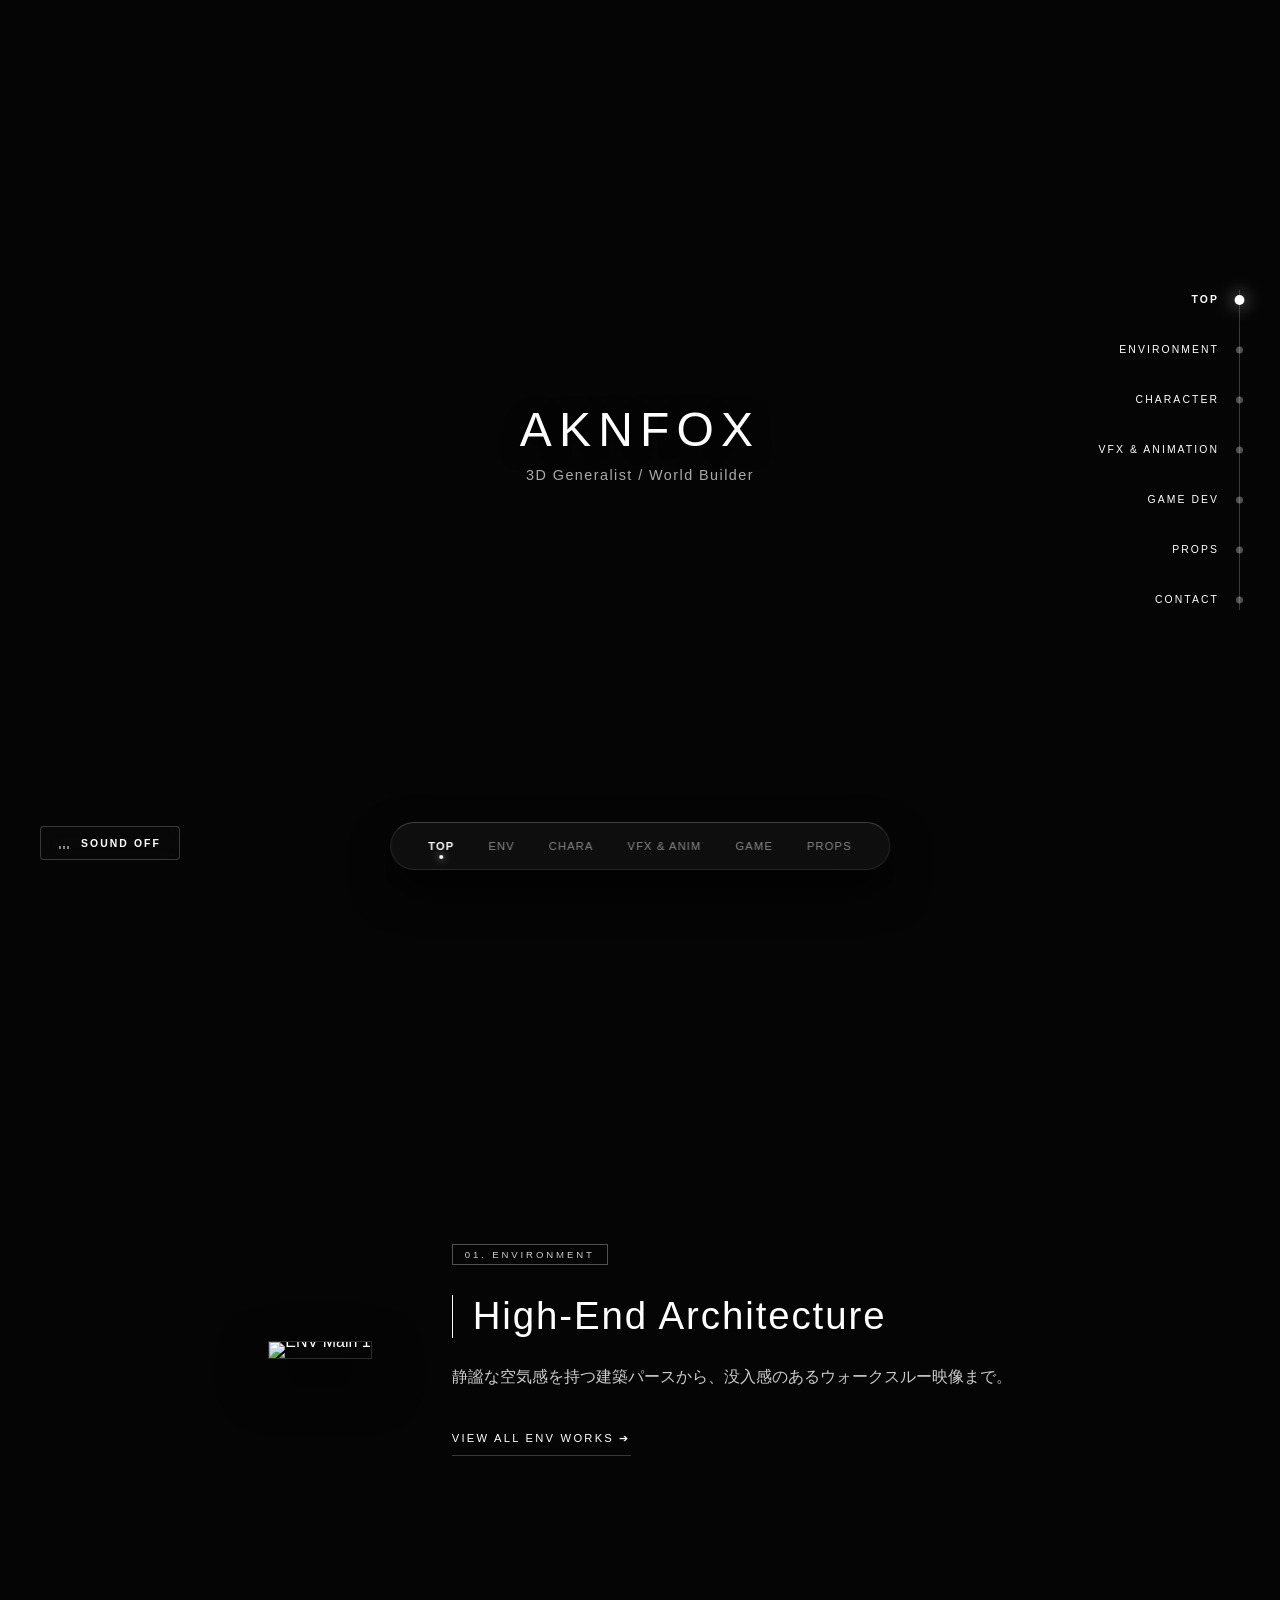
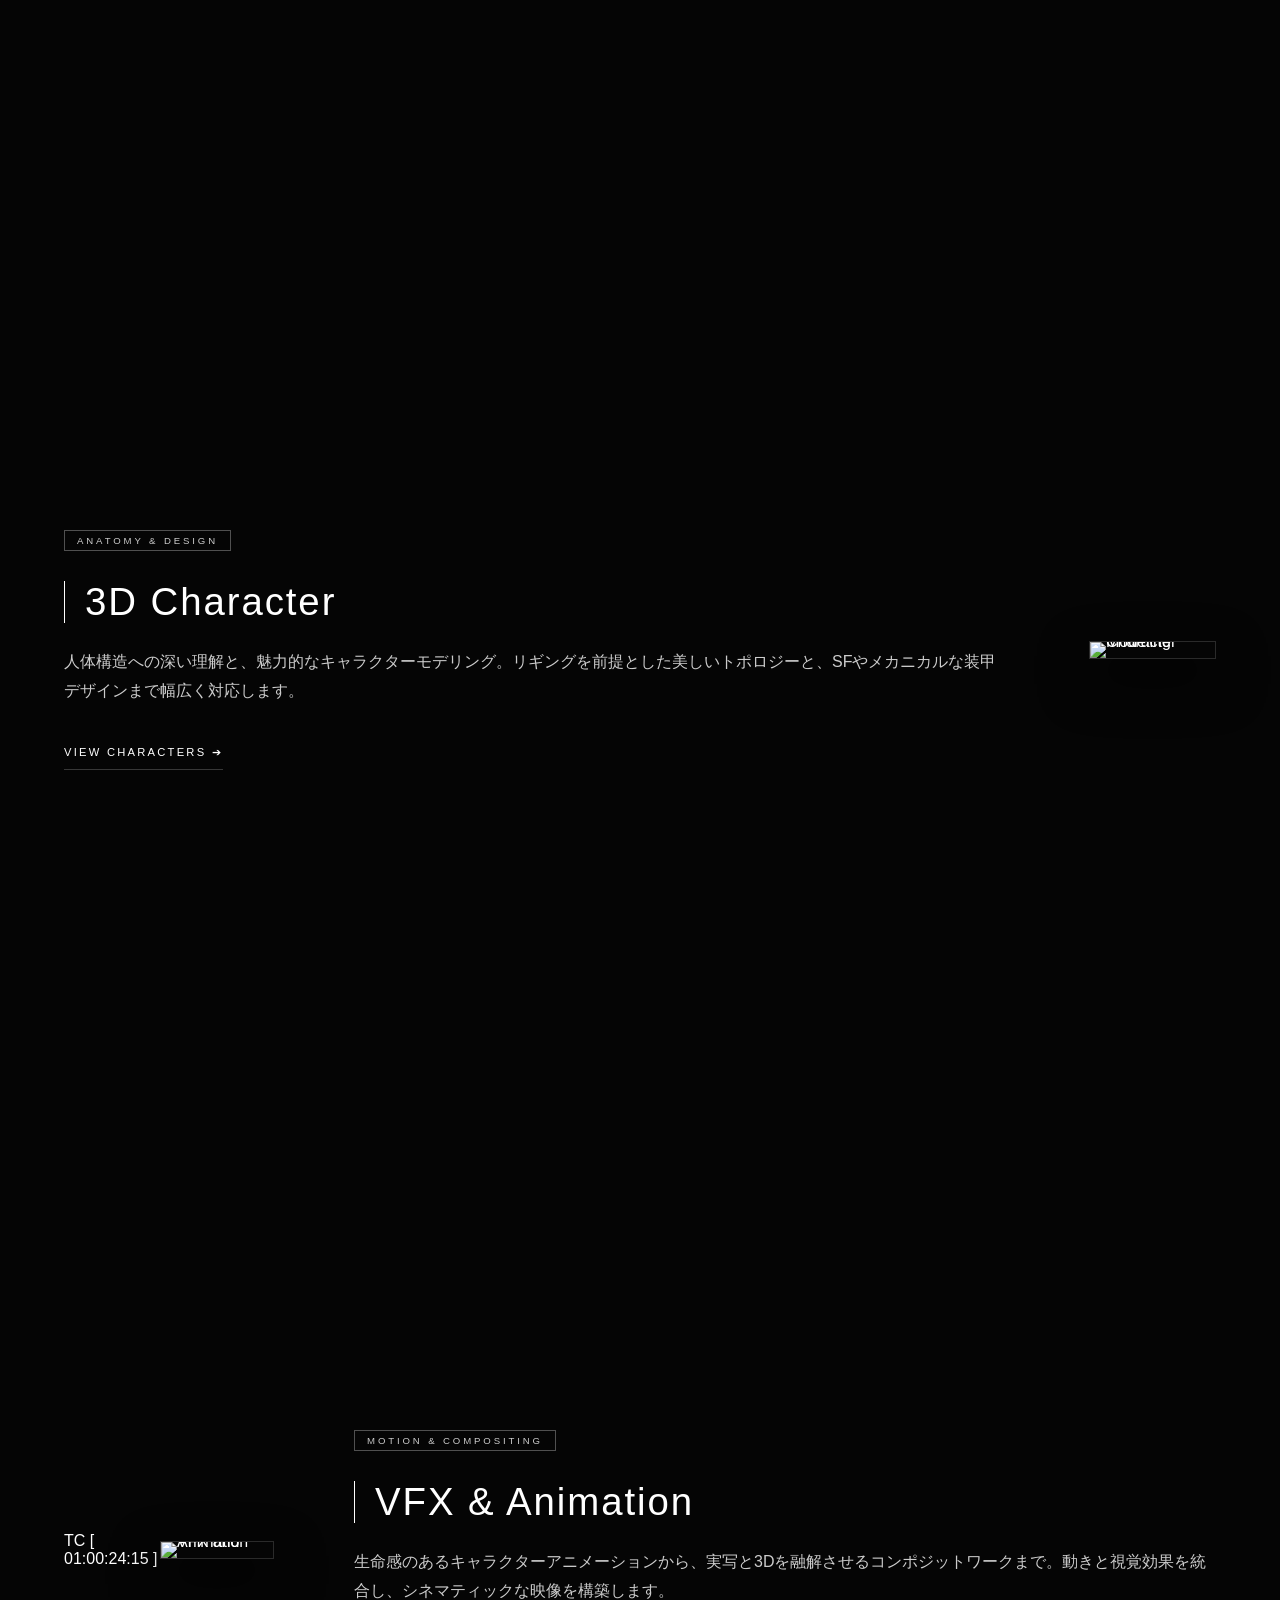
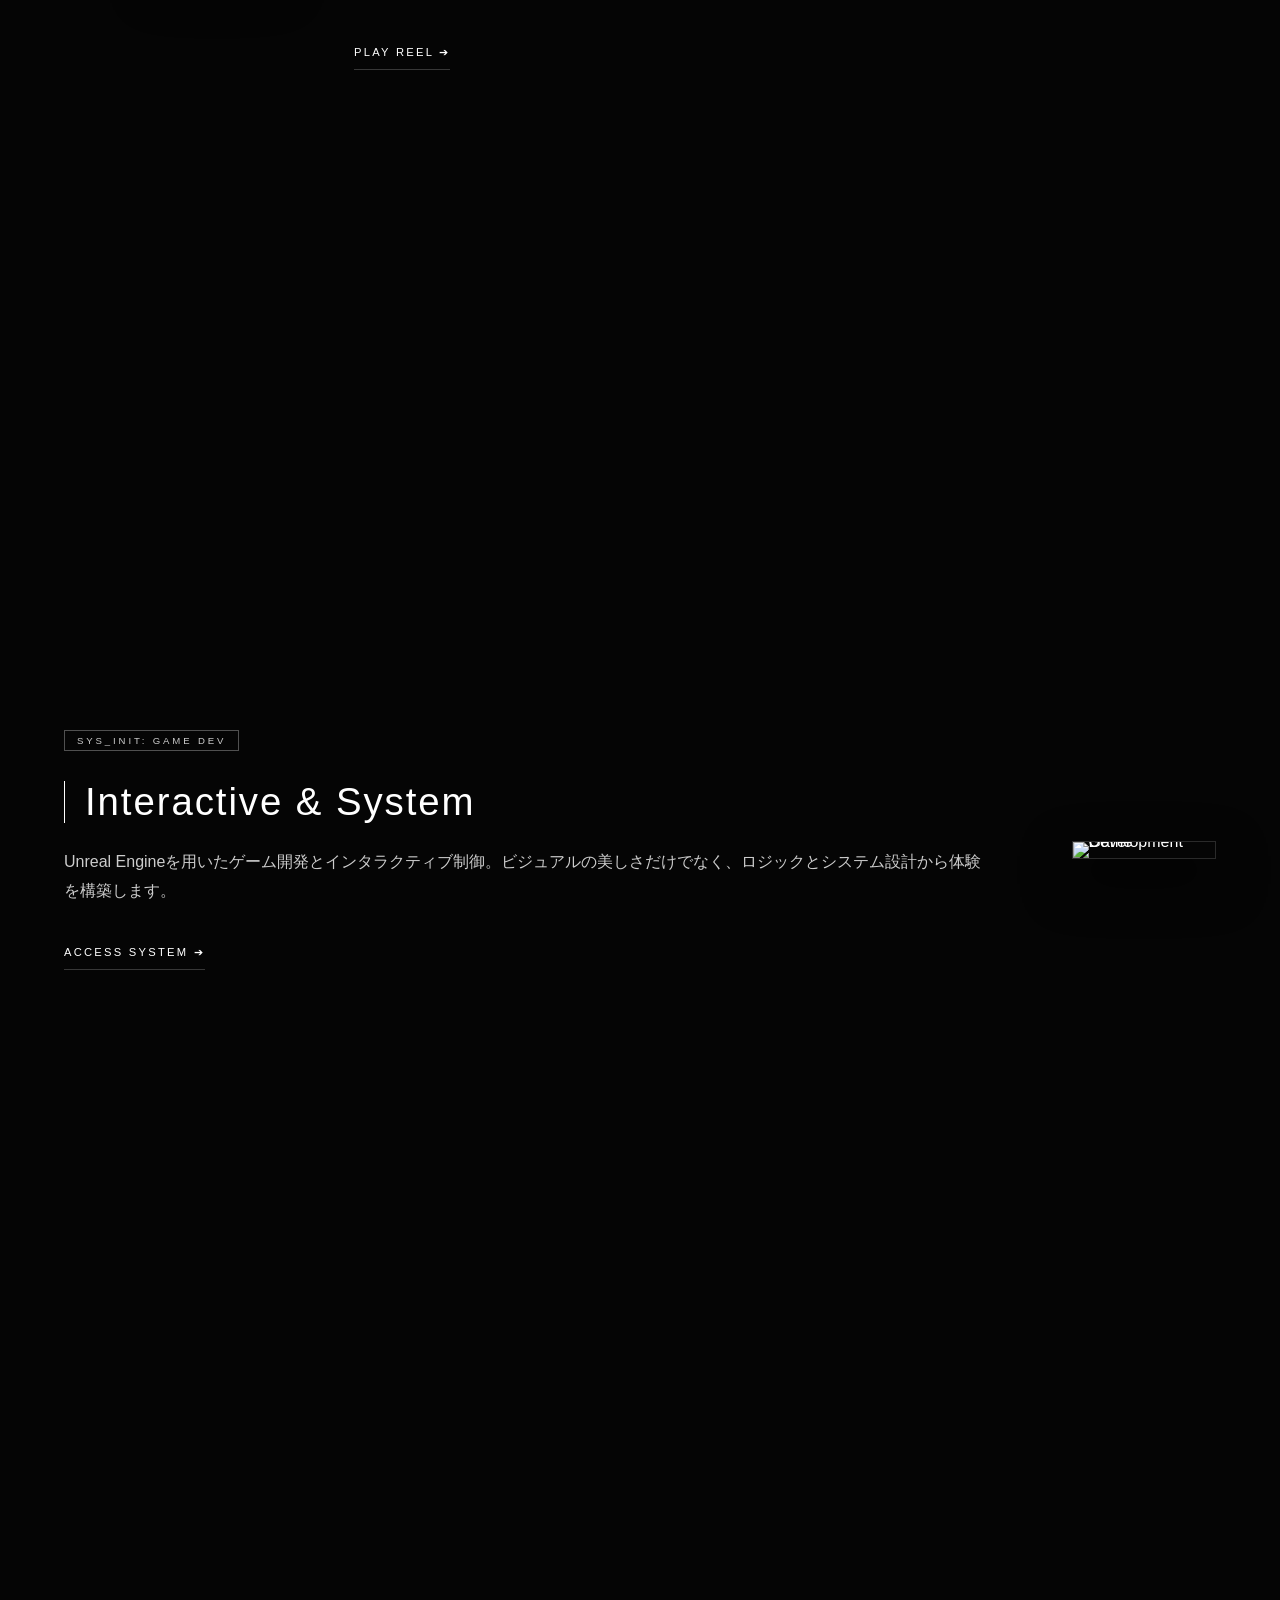
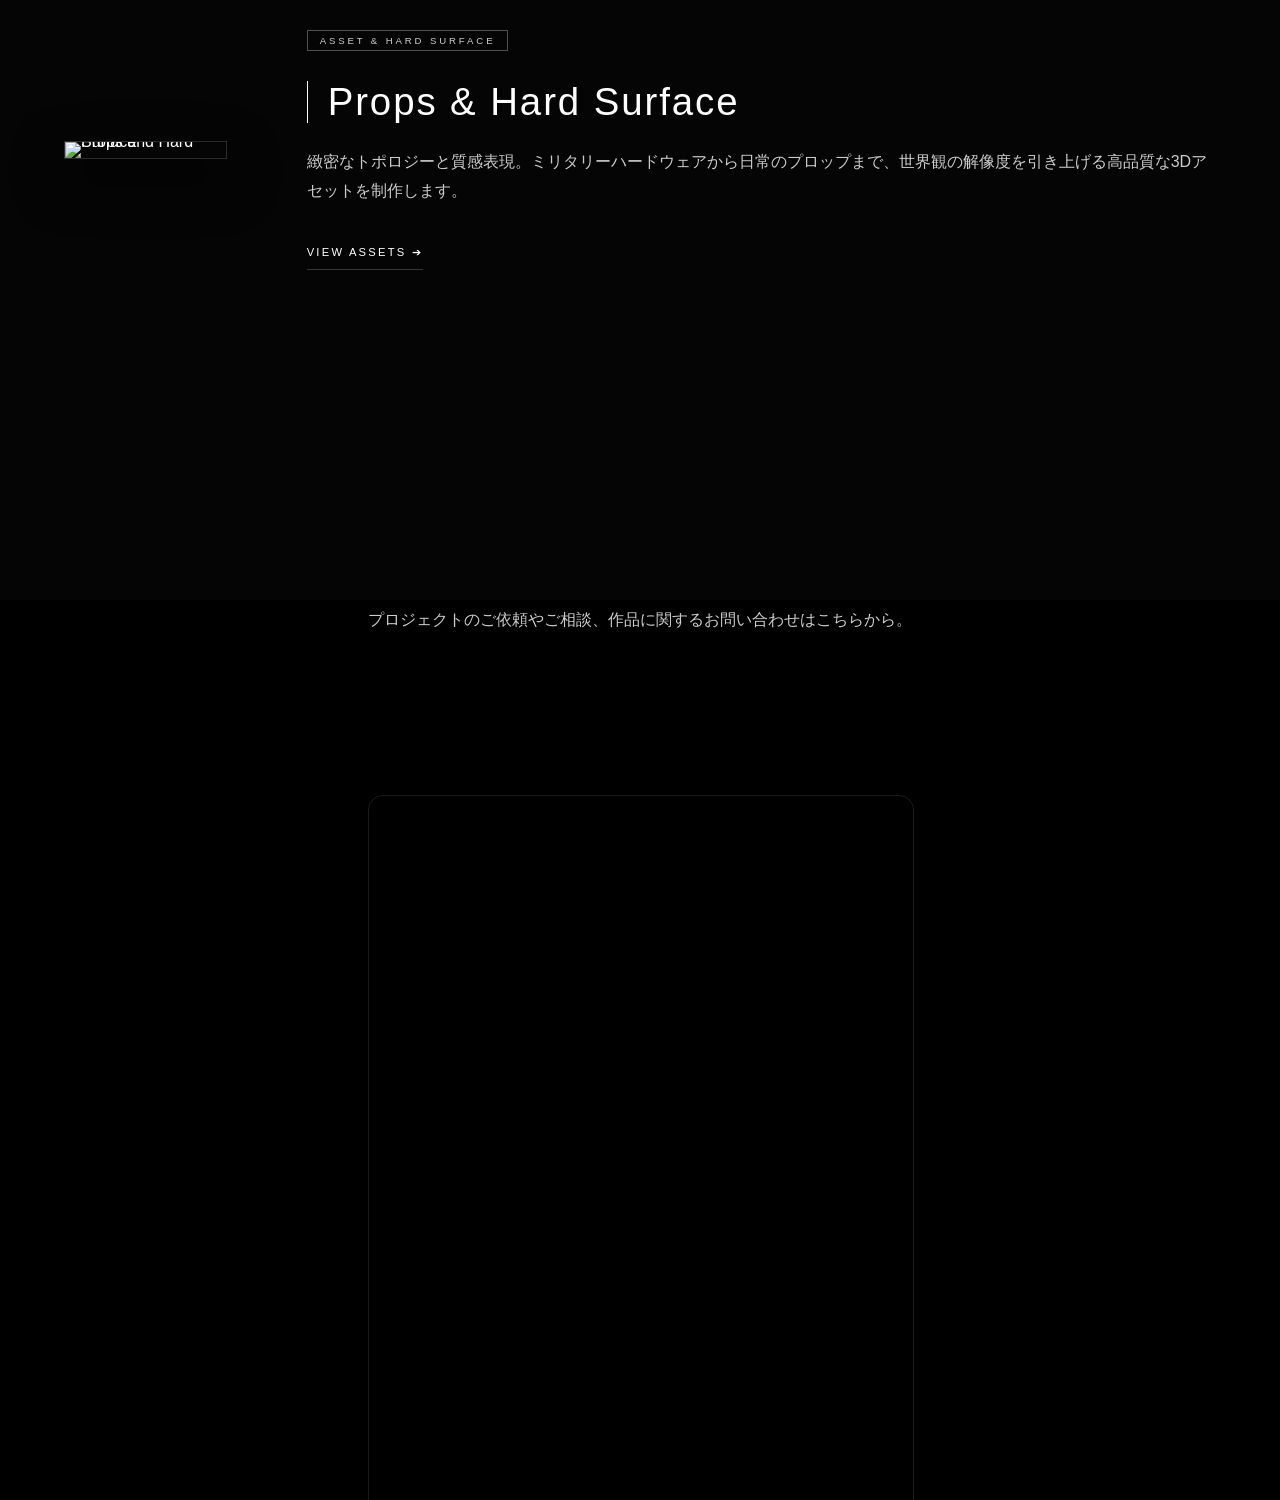
==== commit d9a3f558: "Add files via upload" ====
--- a/index.html
+++ b/index.html
@@ -11,22 +11,19 @@
     <nav class="pill-nav">
         <a href="index.html" class="is-current-page">TOP</a>
         <a href="environment.html">ENV</a>
-        <a href="vfx.html">VFX</a>
-        <a href="animation.html">ANIM</a>
-        <a href="game.html">GAME</a>
+        <a href="character.html">CHARA</a> <a href="vfx_anim.html">VFX & ANIM</a> <a href="game.html">GAME</a>
         <a href="props.html">PROPS</a>
     </nav>
 
     <nav class="timeline-nav">
         <a href="#hero" class="nav-item"><span>TOP</span></a>
         <a href="#showcase-env" class="nav-item"><span>ENVIRONMENT</span></a>
-        <a href="#showcase-vfx" class="nav-item"><span>VFX & COMP</span></a>
-        <a href="#showcase-anim" class="nav-item"><span>ANIMATION</span></a>
-        <a href="#showcase-game" class="nav-item"><span>GAME DEV</span></a>
+        <a href="#showcase-character" class="nav-item"><span>CHARACTER</span></a> <a href="#showcase-vfx-anim" class="nav-item"><span>VFX & ANIMATION</span></a> <a href="#showcase-game" class="nav-item"><span>GAME DEV</span></a>
         <a href="#showcase-props" class="nav-item"><span>PROPS</span></a>
         <a href="#contact" class="nav-item"><span>CONTACT</span></a>
     </nav>
-
+	
+	
     <section id="hero">
         <video id="hero-video" class="bg-media" src="1.mp4" autoplay muted loop playsinline></video>
         <div class="content-box">
@@ -65,7 +62,31 @@
         </div>
     </section>
 
-    <section id="showcase-vfx" class="content-block scroll-reveal">
+    <section id="showcase-character" class="content-block scroll-reveal">
+        <video class="bg-media" src="chara_demo.mp4" autoplay muted loop playsinline></video>
+        
+        <div class="works-split-container">
+            <div class="split-right">
+                <div class="tech-info chara-reveal-text">
+                    <span class="category-tag category-tag-chara">Anatomy & Design</span>
+                    <h3>3D Character</h3>
+                    <p>人体構造への深い理解と、魅力的なキャラクターモデリング。リギングを前提とした美しいトポロジーと、SFやメカニカルな装甲デザインまで幅広く対応します。</p>
+                    <a href="character.html" class="view-more-btn">VIEW CHARACTERS ➔</a>
+                </div>
+            </div>
+            <div class="split-left">
+                <div class="single-image-box">
+                    <div class="char-corner cc-tl"></div>
+                    <div class="char-corner cc-tr"></div>
+                    <div class="char-corner cc-bl"></div>
+                    <div class="char-corner cc-br"></div>
+                    <img src="chara_main.png" alt="Character Modeling">
+                </div>
+            </div>
+        </div>
+    </section>
+
+    <section id="showcase-vfx-anim" class="content-block scroll-reveal">
         <video class="bg-media" src="composite.webm" autoplay muted loop playsinline></video>
         
         <div class="viewfinder-corner vf-tl"></div>
@@ -73,43 +94,20 @@
         <div class="viewfinder-corner vf-bl"></div>
         <div class="viewfinder-corner vf-br"></div>
         <div class="center-cross"></div>
-
-        <div class="works-split-container">
+        <div class="timecode-display">TC [ 01:00:24:15 ]</div>
+
+        <div class="works-split-container">
+            <div class="split-left">
+                <div class="single-image-box">
+                    <img src="vfx_main.png" alt="VFX and Animation">
+                </div>
+            </div>
             <div class="split-right">
                 <div class="tech-info vfx-reveal-text">
-                    <span class="category-tag category-tag-vfx">VFX & Compositing</span>
-                    <h3>Visual Synthesis</h3>
-                    <p>実写と3Dの境界を融解させるコンポジットワーク。マッチムーブから高度なエフェクト挿入まで、一貫したパイプラインで映像を構築します。</p>
-                    <a href="vfx.html" class="view-more-btn">EXPLORE DATA ➔</a>
-                </div>
-            </div>
-            
-            <div class="split-left">
-                <div class="single-image-box">
-                    <img src="vfx_main.png" alt="VFX analysis">
-                </div>
-            </div>
-        </div>
-    </section>
-
-    <section id="showcase-anim" class="content-block scroll-reveal">
-        <video class="bg-media" src="3.mp4" autoplay muted loop playsinline></video>
-        
-        <div class="timecode-display">TC [ 01:00:24:15 ]</div>
-
-        <div class="works-split-container">
-            <div class="split-left">
-                <div class="single-image-box">
-                    <img src="Anime_demo.png" alt="3D Animation">
-                </div>
-            </div>
-            
-            <div class="split-right">
-                <div class="tech-info anim-reveal-text">
-                    <span class="category-tag category-tag-anim">Motion & Rigging</span>
-                    <h3>3D Animation</h3>
-                    <p>キャラクターの細やかな感情表現から、メカニカルなハードサーフェス・リギングまで。キーフレームと物理演算を駆使し、生命感のある動きを創造します。</p>
-                    <a href="animation.html" class="view-more-btn">PLAY REEL ➔</a>
+                    <span class="category-tag category-tag-vfx">Motion & Compositing</span>
+                    <h3>VFX & Animation</h3>
+                    <p>生命感のあるキャラクターアニメーションから、実写と3Dを融解させるコンポジットワークまで。動きと視覚効果を統合し、シネマティックな映像を構築します。</p>
+                    <a href="vfx_anim.html" class="view-more-btn">PLAY REEL ➔</a>
                 </div>
             </div>
         </div>
--- a/style.css
+++ b/style.css
@@ -11,7 +11,32 @@
     font-family: "Helvetica Neue", Arial, sans-serif; 
     background: #050505; 
     color: #fff; 
-}
+    position: relative;
+}
+/* 画面全体に微かな走査線（スキャンライン）を重ねる (旧トップ移植) */
+body::after {
+    content: '';
+    position: fixed;
+    top: 0; left: 0; width: 100%; height: 100%;
+    background: repeating-linear-gradient(
+        transparent,
+        transparent 1px,
+        rgba(255, 255, 255, 0.01) 1px,
+        rgba(255, 255, 255, 0.01) 2px
+    );
+    pointer-events: none;
+    z-index: 9999;
+    opacity: 0.5;
+}
+
+/* 旧ポートフォリオ背景アニメーション (移植) */
+#vanta-background {
+    position: fixed;
+    top: 0; left: 0;
+    width: 100%; height: 100%;
+    z-index: -10;
+}
+
 section { 
     position: relative; 
     height: 100vh; 
@@ -19,7 +44,6 @@
     justify-content: center; 
     align-items: center; 
     overflow: hidden; 
-    border-bottom: 1px solid #111; 
 }
 .bg-media { 
     position: absolute; 
@@ -40,7 +64,7 @@
     font-size: clamp(1.5rem, 4vw, 3rem); 
     letter-spacing: 0.15em; 
     text-shadow: 0 4px 20px rgba(0,0,0,0.9); 
-    font-weight: 300; 
+    font-weight: 100; 
     margin: 0; 
 }
 .section-desc { 
@@ -101,23 +125,6 @@
     box-shadow: 0 0 8px #fff; 
 }
 
-@media (min-width: 1025px) {
-    .pill-nav {
-        padding: 15px 30px; 
-        gap: 20px; 
-        bottom: 40px; 
-        border-radius: 50px; 
-        background: rgba(20, 20, 20, 0.7);
-        backdrop-filter: blur(15px);
-        -webkit-backdrop-filter: blur(15px);
-    }
-    .pill-nav a {
-        font-size: 0.9rem; 
-        padding: 10px 20px; 
-        letter-spacing: 0.15em; 
-    }
-}
-
 /* ==========================================
    3. UI-B: Local Navigation (Timeline)
 ========================================== */
@@ -171,51 +178,7 @@
 }
 
 /* ==========================================
-   4. Responsive (Mobile)
-========================================== */
-@media (max-width: 1024px) {
-    .pill-nav { 
-        width: 90%; 
-        max-width: 400px; 
-        padding: 12px 10px; 
-        justify-content: space-around; 
-        gap: 0; 
-        bottom: 20px; 
-    }
-    .pill-nav a { 
-        font-size: 0.6rem; 
-        padding: 5px; 
-        letter-spacing: 0.05em; 
-    }
-    .timeline-nav { 
-        right: 15px; 
-        padding-right: 15px; 
-    }
-    .timeline-nav a span { 
-        display: none; 
-    }
-    .timeline-nav a { 
-        width: 20px; 
-    }
-    .timeline-nav a::after { 
-        right: -19px; 
-    }
-    .works-split-container {
-        flex-direction: column !important; 
-        gap: 40px;
-        padding-bottom: 80px; 
-    }
-    .split-left, .split-right {
-        width: 100% !important;
-    }
-    .tech-info {
-        text-align: left;
-        padding: 0 10px;
-    }
-}
-
-/* ==========================================
-   5. Layout & Typography
+   4. Layout & Typography
 ========================================== */
 .content-block {
     padding: 120px 5%; 
@@ -230,7 +193,7 @@
 }
 .tech-info h3 {
     font-size: clamp(1.8rem, 3vw, 2.5rem);
-    font-weight: 200;
+    font-weight: 100;
     line-height: 1.1;
     margin: 15px 0 25px 0;
     border-left: 1px solid #fff;
@@ -290,106 +253,7 @@
     height: 1px;
     background: #050505; 
 }
-
-/* ==========================================
-   6. HERO Section
-========================================== */
-#hero .section-title {
-    font-size: clamp(3rem, 10vw, 8rem); 
-    font-weight: 100; 
-    letter-spacing: 0.5em; 
-    text-indent: 0.5em; 
-    text-transform: uppercase;
-    background: linear-gradient(to bottom, #fff 0%, #666 100%);
-    -webkit-background-clip: text;
-    -webkit-text-fill-color: transparent; 
-    opacity: 0;
-    filter: blur(10px);
-    transform: scale(1.1);
-    animation: heroReveal 4.5s cubic-bezier(0.2, 1, 0.3, 1) forwards;
-}
-@keyframes heroReveal {
-    0% { opacity: 0; filter: blur(20px); letter-spacing: 0.2em; transform: scale(1.1); }
-    100% { opacity: 1; filter: blur(0); letter-spacing: 0.5em; transform: scale(1); }
-}
-#hero .section-desc {
-    font-size: 0.75rem;
-    letter-spacing: 0.8em;
-    text-indent: 0.8em;
-    margin-top: 30px;
-    opacity: 0.6;
-    font-weight: 300;
-}
-
-/* ==========================================
-   7. Reveal Animations (Common)
-========================================== */
-.reveal-text-wrap {
-    overflow: hidden;
-    position: relative;
-    padding-left: 20px; 
-}
-.reveal-line {
-    position: absolute;
-    left: 0;
-    top: 0;
-    width: 1px;
-    height: 0; 
-    background: #fff;
-    transition: height 1.2s cubic-bezier(0.2, 1, 0.3, 1);
-}
-
-.reveal-content {
-    transform: translateX(-20px);
-    opacity: 0;
-    transition: all 1.0s cubic-bezier(0.2, 1, 0.3, 1);
-    transition-delay: 0.8s; 
-}
-.is-visible .reveal-line {
-    height: 100%;
-}
-.is-visible .reveal-content {
-    transform: translateX(0);
-    opacity: 1;
-}
-
-/* ==========================================
-   8. ENV Section
-========================================== */
-#showcase-env {
-    position: relative;
-    background-color: transparent;
-}
-#showcase-env .bg-media {
-    z-index: -2 !important;
-    opacity: 0.4;
-}
-#showcase-env::before {
-    content: '';
-    position: absolute;
-    top: 0; left: 0; width: 100%; height: 100%;
-    background-image: 
-        linear-gradient(rgba(255, 255, 255, 0.08) 1px, transparent 1px),
-        linear-gradient(90deg, rgba(255, 255, 255, 0.08) 1px, transparent 1px);
-    background-size: 80px 80px;
-    z-index: -1;
-    pointer-events: none;
-}
-#showcase-env .works-split-container {
-    justify-content: flex-start !important;
-    margin-left: 8% !important;
-    max-width: 90%;
-    gap: 60px;
-}
-#showcase-env .split-left {
-    width: 50% !important;
-    flex-shrink: 0;
-}
-#showcase-env .split-right {
-    width: 35% !important;
-    text-align: left;
-}
-#showcase-env .single-image-box {
+.single-image-box {
     position: relative;
     z-index: 2;
     background: #050505;
@@ -398,387 +262,482 @@
     line-height: 0; 
     overflow: hidden;
 }
-#showcase-env .single-image-box img {
-    opacity: 1 !important; 
+.single-image-box img {
     display: block;
     width: 100%;
 }
-.drawing-corner {
-    position: absolute;
-    width: 20px;
-    height: 20px;
-    border: 1px solid rgba(255,255,255,0.2);
+
+/* ==========================================
+   5. Reveal Animations (Common)
+========================================== */
+.scroll-reveal {
+    opacity: 0;
+    transform: translateY(30px);
+    transition: all 1s cubic-bezier(0.2, 1, 0.3, 1);
+}
+.scroll-reveal.is-visible {
+    opacity: 1;
+    transform: translateY(0);
+}
+
+/* 自動スライドショー用スタイル（完全版） */
+.auto-slideshow {
+    display: grid !important;
+}
+
+section .single-image-box.auto-slideshow img {
+    grid-area: 1 / 1;
+    width: 100%;
+    height: 100%;
+    object-fit: cover;
+    opacity: 0 !important; /* 基本は透明にする */
     z-index: 1;
-}
-.top-left { top: 40px; left: 40px; border-right: none; border-bottom: none; }
-.bottom-right { bottom: 40px; right: 40px; border-left: none; border-top: none; }
+    /* 2.5秒かけて超ゆっくりクロスフェードさせる */
+    transition: opacity 2.5s ease-in-out !important; 
+}
+
+/* アクティブな画像だけ不透明にする */
+section .single-image-box.auto-slideshow img.is-active {
+    opacity: 1 !important;
+    z-index: 2;
+}
+
+/* NPR/Live2Dの画像内文字タグ */
+.category-tag-over {
+    position: absolute; 
+    bottom: 20px; 
+    left: 20px; 
+    font-family: monospace; 
+    font-size: 0.8rem; 
+    background: #000; 
+    padding: 5px 10px;
+    z-index: 10;
+    color: #fff;
+    letter-spacing: 0.1em;
+}
 
 /* =========================================
-   9. VFX & COMPOSITING Section
+   6. HERO Section (移植 & 強化)
 ========================================= */
-#showcase-vfx {
-    background-color: transparent !important;
-    position: relative;
-}
-#showcase-vfx .bg-media {
+.page-header-with-video {
+    position: relative;
+    padding: 180px 5% 80px;
+    text-align: center;
+    overflow: hidden;
+    height: 100vh;
+}
+
+/* 動画の不透明度を調整 */
+.page-header-with-video .bg-media {
     z-index: -2 !important;
-    opacity: 0.6;
-}
-#showcase-vfx::before {
-    content: '';
+    opacity: 0.4; 
+    
+}
+
+/* 動画の下側を自然に溶け込ませる影 (統合) */
+.page-header-with-video .header-overlay {
     position: absolute;
     top: 0; left: 0; width: 100%; height: 100%;
-    background: repeating-linear-gradient(
-        transparent,
-        transparent 2px,
-        rgba(0, 0, 0, 0.6) 2px,
-        rgba(0, 0, 0, 0.6) 4px
-    );
+    background: linear-gradient(to bottom, rgba(5,5,5,0) 0%, rgba(5,5,5,0.8) 80%, rgba(5,5,5,1) 100%);
     z-index: -1;
     pointer-events: none;
 }
-#showcase-vfx .works-split-container {
-    justify-content: flex-end !important;
-    margin-right: 5% !important;
-    margin-left: auto;
-    max-width: 90%;
-    gap: 60px;
-}
-#showcase-vfx .split-right {
-    width: 35% !important;
-    text-align: right;
-}
-#showcase-vfx .split-left {
-    width: 55% !important;
-    flex-shrink: 0;
-    z-index: 2;
-}
-#showcase-vfx .single-image-box {
-    background: #050505;
-    border: 1px solid rgba(255, 255, 255, 0.2);
-    box-shadow: 0 20px 50px rgba(0, 0, 0, 0.9);
-    line-height: 0;
-    overflow: hidden;
-}
-#showcase-vfx .single-image-box img {
-    width: 100%;
-    display: block;
-    opacity: 1 !important;
-}
-.vfx-reveal-text {
-    opacity: 0;
-    transform: translateY(15px);
-    transition: all 0.8s cubic-bezier(0.19, 1, 0.22, 1);
-    filter: blur(5px);
-}
-.is-visible .vfx-reveal-text {
-    opacity: 1;
-    transform: translateY(0);
-    filter: blur(0);
-}
-.is-visible .category-tag-vfx::before {
+
+/* フィルムノイズ (旧トップ移植) */
+.page-header-with-video::after {
     content: '';
-    display: inline-block;
-    width: 8px; 
-    height: 8px;
-    background: #ff0000;
-    border-radius: 50%;
-    margin-right: 8px;
-    vertical-align: middle; 
-    position: relative;
-    top: -1px;
-    animation: blink 1.2s infinite;
-    box-shadow: 0 0 8px rgba(255,0,0,0.8);
-}
-@keyframes blink {
-    0%, 100% { opacity: 1; }
-    50% { opacity: 0; }
-}
-.viewfinder-corner {
-    position: absolute;
-    width: 30px; height: 30px;
-    border: 1px solid rgba(255, 255, 255, 0.4);
-    z-index: 0;
-}
-.vf-tl { top: 30px; left: 30px; border-right: none; border-bottom: none; }
-.vf-tr { top: 30px; right: 30px; border-left: none; border-bottom: none; }
-.vf-bl { bottom: 30px; left: 30px; border-right: none; border-top: none; }
-.vf-br { bottom: 30px; right: 30px; border-left: none; border-top: none; }
-
-.center-cross {
-    position: absolute; top: 50%; left: 50%; transform: translate(-50%, -50%);
-    width: 20px; height: 20px; opacity: 0.2; z-index: 0;
-}
-.center-cross::before, .center-cross::after {
-    content: ''; position: absolute; background: #fff;
-}
-.center-cross::before { top: 50%; left: 0; width: 100%; height: 1px; }
-.center-cross::after { left: 50%; top: 0; width: 1px; height: 100%; }
-
-/* =========================================
-   10. ANIMATION Section
-========================================= */
-#showcase-anim {
-    background-color: transparent !important;
-    position: relative;
-}
-#showcase-anim .bg-media {
-    z-index: -2 !important;
-    opacity: 0.5;
-}
-#showcase-anim::before {
-    content: '';
     position: absolute;
     top: 0; left: 0; width: 100%; height: 100%;
-    background-image: repeating-linear-gradient(
-        90deg,
-        transparent,
-        transparent 100px,
-        rgba(255, 255, 255, 0.05) 100px,
-        rgba(255, 255, 255, 0.05) 101px
-    );
+    background-image: url('[data-uri]');
+    opacity: 0.03;
     z-index: -1;
     pointer-events: none;
 }
-#showcase-anim .works-split-container {
-    justify-content: flex-start !important;
-    margin-left: 5% !important;
-    margin-right: auto;
-    max-width: 90%;
-    gap: 60px;
-}
-#showcase-anim .split-left {
-    width: 55% !important;
-    flex-shrink: 0;
-    z-index: 2;
-}
-#showcase-anim .split-right {
-    width: 35% !important;
-    text-align: left;
-}
-#showcase-anim .single-image-box {
+
+/* タイトル見出し (グロー効果移植) */
+.page-header-with-video .section-title {
+    font-size: clamp(3rem, 6vw, 5rem); 
+    letter-spacing: 0.5em; 
+    text-indent: 0.5em; 
+    text-transform: uppercase;
+    background: linear-gradient(to bottom, #fff 0%, #aaa 100%);
+    -webkit-background-clip: text;
+    -webkit-text-fill-color: transparent; 
+    opacity: 0;
+    filter: blur(10px);
+    transform: scale(1.1);
+    animation: heroReveal 2.5s cubic-bezier(0.2, 1, 0.3, 1) forwards;
+    text-shadow: 0 0 15px rgba(255, 255, 255, 0.3);
+}
+
+@keyframes heroReveal {
+    0% { opacity: 0; filter: blur(20px); letter-spacing: 0.2em; transform: scale(1.1); }
+    100% { opacity: 1; filter: blur(0); letter-spacing: 0.5em; transform: scale(1); }
+}
+
+/* ==========================================
+   02. ✨Chara Scroll Rotation on Scroll (Apple風回転)✨
+========================================== */
+.chara-scroll-rotate-section {
+    position: relative;
+    width: 100%;
+    height: 300vh !important;     /* 共通設定の100vhを打ち消し */
+    display: block !important;    /* 共通設定のflexを打ち消し */
+    overflow: visible !important; /* ★最重要：共通設定のhiddenを解除して固定を有効化 */
+    background: transparent;
+    z-index: 10;
+}
+
+/* 固定されるエリア */
+.chara-rotate-sticky {
+    position: sticky;
+    top: 0;
+    left: 0;
+    width: 100%;
+    height: 100vh;
+    display: flex;
+    justify-content: center;
+    align-items: center;
+    overflow: hidden;
+}
+
+/* 中央で回転する動画 */
+#chara-rotate-video {
+    position: relative;
+    width: 100%;
+    height: 100%;
+    object-fit: cover;
+    z-index: -1;
+    opacity: 0.6;
+}
+
+/* 左右に配置するキャラクター (画像) */
+.chara-left, .chara-right {
+    position: absolute;
+    top: 50%;
+    transform: translateY(-50%);
+    width: 25vw;
+    height: auto;
+    z-index: 10;
+    pointer-events: none;
+}
+.chara-left { left: 5%; }
+.chara-right { right: 5%; }
+
+.chara-left img, .chara-right img {
+    width: 100%;
+    height: auto;
+    display: block;
+    opacity: 0.8;
+}
+
+/* 背景を溶け込ませる影と飾り */
+.rotate-overlay {
+    position: absolute;
+    top: 0; left: 0; width: 100%; height: 100%;
+    background: linear-gradient(to bottom, rgba(5,5,5,1) 0%, rgba(5,5,5,0) 20%, rgba(5,5,5,0) 80%, rgba(5,5,5,1) 100%);
+    z-index: 0;
+}
+
+/* HUDテキストステータス */
+.hud-status {
+    position: absolute;
+    bottom: 5vh;
+    left: 50%;
+    transform: translateX(-50%);
+    font-family: 'Courier New', Courier, monospace;
+    font-size: 0.7rem;
+    letter-spacing: 0.3em;
+    color: rgba(255, 255, 255, 0.5);
+    z-index: 10;
+}
+
+/*Targeting Corners (Apple風装飾移植) */
+.hud-status::before, .hud-status::after {
+    content: ''; position: absolute; width: 10px; height: 10px; border: 1px solid rgba(255,255,255,0.3);
+}
+.hud-status::before { top: -15px; left: -20px; border-right: none; border-bottom: none; }
+.hud-status::after { bottom: -15px; right: -20px; border-left: none; border-top: none; }
+
+
+/* =========================================
+   03. Interactive 3D Viewer (Three.js Monitor)
+========================================= */
+.three-monitor-wrapper {
+    position: relative;
+    width: 100%;
+    aspect-ratio: 16 / 9;
     background: #050505;
     border: 1px solid rgba(255, 255, 255, 0.2);
     box-shadow: 
-        15px 15px 0 rgba(255, 255, 255, 0.05),
-        30px 30px 0 rgba(255, 255, 255, 0.02),
-        0 20px 50px rgba(0, 0, 0, 0.9);
-    line-height: 0;
+        0 30px 60px rgba(0, 0, 0, 0.9), 
+        0 0 30px rgba(255, 255, 255, 0.05), /* 外側の微かなグロー */
+        inset 0 0 50px rgba(255, 255, 255, 0.02);
+    display: flex;
+    flex-direction: column;
+    overflow: visible; /* グローがはみ出せるように */
+}
+
+/* 3Dが描画されるエリア */
+#three-canvas-container {
+    flex-grow: 1;
+    position: relative;
+    width: 100%;
     overflow: hidden;
-    position: relative;
-}
-#showcase-anim .single-image-box img {
-    width: 100%;
-    display: block;
-    opacity: 1 !important;
-}
-.anim-reveal-text {
+    cursor: grab;
+}
+#three-canvas-container:active {
+    cursor: grabbing;
+}
+
+/* ローディング画面 */
+.three-loading {
+    position: absolute; top: 50%; left: 50%;
+    transform: translate(-50%, -50%);
+    color: #fff; font-family: monospace; font-size: 0.8rem; letter-spacing: 0.2em;
+    display: flex; flex-direction: column; align-items: center; gap: 15px;
+    z-index: 10;
+}
+.loading-spinner {
+    width: 30px; height: 30px;
+    border: 2px solid rgba(255,255,255,0.2);
+    border-top-color: #fff; border-radius: 50%;
+    animation: spin 1s linear infinite;
+}
+@keyframes spin { 100% { transform: rotate(360deg); } }
+
+/* 下部のHUDコントロールパネル */
+.three-controls {
+    height: 60px;
+    background: rgba(10, 10, 10, 0.8);
+    border-top: 1px solid rgba(255, 255, 255, 0.1);
+    display: flex;
+    justify-content: center;
+    align-items: center;
+    gap: 15px;
+    z-index: 20;
+}
+
+.morph-btn {
+    background: transparent;
+    border: 1px solid rgba(255, 255, 255, 0.3);
+    color: #aaa;
+    padding: 8px 20px;
+    font-size: 0.65rem;
+    letter-spacing: 0.15em;
+    cursor: pointer;
+    transition: all 0.3s ease;
+    border-radius: 2px;
+}
+.morph-btn:hover {
+    border-color: #fff; color: #fff;
+}
+.morph-btn.is-active {
+    background: #fff; color: #000; font-weight: bold;
+    box-shadow: 0 0 10px rgba(255,255,255,0.5);
+}
+
+/* モニター四隅のターゲット装飾 */
+.monitor-corner {
+    position: absolute; width: 20px; height: 20px;
+    border: 1px solid rgba(255, 255, 255, 0.8); z-index: 30; pointer-events: none;
+    box-shadow: 0 0 10px rgba(255, 255, 255, 0.5);
+}
+.mc-tl { top: 15px; left: 15px; border-right: none; border-bottom: none; }
+.mc-tr { top: 15px; right: 15px; border-left: none; border-bottom: none; }
+.mc-bl { bottom: 75px; left: 15px; border-right: none; border-top: none; }
+.mc-br { bottom: 75px; right: 15px; border-left: none; border-top: none; }
+
+/* データストリーム風アニメーション (Apple風装飾移植) */
+.three-monitor-wrapper::before {
+    content: '';
+    position: absolute;
+    top: -1px; left: 10%; width: 80%; height: 1px;
+    background: linear-gradient(90deg, transparent, #fff, transparent);
+    animation: dataStream 4s linear infinite;
+    z-index: 100;
+}
+@keyframes dataStream {
+    0% { transform: translateX(-100%); opacity: 0; }
+    10% { opacity: 1; }
+    90% { opacity: 1; }
+    100% { transform: translateX(100%); opacity: 0; }
+}
+
+
+/* =========================================
+   04. 画像比較スライダー (Wireframe Compare)
+========================================= */
+.compare-container {
+    position: relative;
+    width: 100%;
+    /* 画像の縦横比に合わせて変更してください（例は16:9） */
+    aspect-ratio: 16 / 9; 
+    border: 1px solid rgba(255, 255, 255, 0.2);
+    box-shadow: 0 30px 60px rgba(0, 0, 0, 0.9);
+    overflow: hidden;
+    background: #111;
+}
+
+/* 2枚の画像をピッタリ重ねる */
+.compare-base, .compare-overlay {
+    position: absolute;
+    top: 0; left: 0;
+    width: 100%; height: 100%;
+    object-fit: cover;
+    pointer-events: none; /* 画像自体はクリックさせない */
+}
+
+/* 上のワイヤーフレーム画像（最初は左から50%まで表示） */
+.compare-overlay {
+    clip-path: polygon(0 0, 50% 0, 50% 100%, 0 100%);
+    z-index: 2;
+}
+
+/* 透明な操作用スライダー（一番手前） */
+.compare-slider {
+    position: absolute;
+    top: 0; left: 0;
+    width: 100%; height: 100%;
+    opacity: 0; /* 完全に透明 */
+    cursor: ew-resize; /* 左右の矢印カーソル */
+    z-index: 10;
+    margin: 0;
+}
+
+/* 中央の白い線とつまみ */
+.compare-handle {
+    position: absolute;
+    top: 0; bottom: 0;
+    left: 50%; /* 初期位置50% */
+    width: 2px;
+    background: #fff;
+    transform: translateX(-50%);
+    z-index: 5;
+    pointer-events: none; /* スライダー操作の邪魔をしない */
+    box-shadow: 0 0 15px rgba(0,0,0,0.8);
+}
+
+/* つまみの丸いボタン */
+.handle-btn {
+    position: absolute;
+    top: 50%; left: 50%;
+    transform: translate(-50%, -50%);
+    width: 44px; height: 44px;
+    background: rgba(10, 10, 10, 0.7);
+    border: 2px solid #fff;
+    border-radius: 50%;
+    color: #fff;
+    display: flex;
+    justify-content: center;
+    align-items: center;
+    font-size: 0.7rem;
+    letter-spacing: -1px;
+    backdrop-filter: blur(5px);
+    -webkit-backdrop-filter: blur(5px);
+    box-shadow: 0 4px 10px rgba(0,0,0,0.5);
+}
+
+/* =========================================
+   05. Character Spec Panels (キャラクター解析データUI)
+========================================= */
+.chara-spec-panel {
+    flex: 1;
+    min-width: 300px;
+    background: rgba(10, 10, 10, 0.6);
+    border: 1px solid rgba(255, 255, 255, 0.1);
+    border-left: 3px solid #fff; /* 左側に太いアクセントライン */
+    padding: 25px 30px;
+    backdrop-filter: blur(10px);
+    -webkit-backdrop-filter: blur(10px);
+    box-shadow: 0 15px 30px rgba(0, 0, 0, 0.5);
+    position: relative;
+    overflow: hidden;
+    
+    /* 統合： Reveal Animation */
     opacity: 0;
-    transform: scale(0.95);
-    transition: all 0.6s steps(5, end); 
-}
-.is-visible .anim-reveal-text {
-    opacity: 1;
-    transform: scale(1);
-}
-.timecode-display {
-    position: absolute;
-    top: 50px;
-    right: 50px;
-    font-family: 'Courier New', monospace;
-    font-size: 1.2rem;
-    color: rgba(255, 255, 255, 0.4);
-    letter-spacing: 0.2em;
-    z-index: 0;
-    opacity: 0;
-    transition: opacity 1s ease;
-}
-.is-visible .timecode-display {
-    opacity: 1;
-}
-.category-tag-anim::before {
-    content: '▶';
-    font-size: 0.7rem;
-    margin-right: 5px;
-    display: inline-block;
-    animation: playPulse 2s infinite;
-}
-@keyframes playPulse {
-    0%, 100% { opacity: 1; }
-    50% { opacity: 0.3; }
-}
-
-/* =========================================
-   11. GAME DEV Section
-========================================= */
-#showcase-game {
-    background-color: transparent !important;
-    position: relative;
-}
-#showcase-game .bg-media {
-    z-index: -2 !important;
-    opacity: 0.4;
-}
-#showcase-game::before {
-    content: '';
-    position: absolute;
-    top: 0; left: 0; width: 100%; height: 100%;
-    background-image: radial-gradient(rgba(255, 255, 255, 0.15) 1px, transparent 1px);
-    background-size: 30px 30px;
-    z-index: -1;
-    pointer-events: none;
-}
-#showcase-game .works-split-container {
-    justify-content: flex-end !important;
-    margin-right: 5% !important;
-    margin-left: auto;
-    max-width: 90%;
-    gap: 60px;
-}
-#showcase-game .split-right {
-    width: 35% !important;
-    text-align: right;
-}
-#showcase-game .split-left {
-    width: 55% !important;
-    flex-shrink: 0;
-    z-index: 2;
-}
-#showcase-game .single-image-box {
-    background: #050505;
-    border: 1px solid rgba(255, 255, 255, 0.3);
-    border-radius: 20px 0 20px 0; 
-    box-shadow: 0 20px 50px rgba(0, 0, 0, 0.9);
-    line-height: 0;
-    overflow: hidden;
-    position: relative;
-}
-#showcase-game .single-image-box img {
-    width: 100%;
-    display: block;
-    opacity: 1 !important;
-}
-.game-reveal-text {
-    opacity: 0;
-    transform: translateX(-20px);
-    transition: all 0.6s cubic-bezier(0.2, 1, 0.3, 1);
-}
-.is-visible .game-reveal-text {
+    transform: translateX(-30px);
+    transition: all 1s cubic-bezier(0.2, 1, 0.3, 1);
+}
+
+/* セクションがis-visibleになったらパネルを出す */
+.scroll-reveal.is-visible .tech-spec-reveal {
     opacity: 1;
     transform: translateX(0);
 }
-.category-tag-game::after {
-    content: '_';
+.scroll-reveal.is-visible .tech-spec-reveal:nth-child(2) {
+    transition-delay: 0.3s; /* 2つ目のパネルは少し遅れて出す */
+}
+
+/* パネル背景の微かなグリッド */
+.chara-spec-panel::before {
+    content: '';
+    position: absolute;
+    top: 0; left: 0; width: 100%; height: 100%;
+    background-image: linear-gradient(rgba(255,255,255,0.03) 1px, transparent 1px),
+                      linear-gradient(90deg, rgba(255,255,255,0.03) 1px, transparent 1px);
+    background-size: 20px 20px;
+    z-index: -1;
+}
+
+.spec-header {
+    font-family: 'Courier New', Courier, monospace;
+    font-size: 0.9rem;
+    letter-spacing: 0.15em;
+    color: #fff;
+    border-bottom: 1px solid rgba(255, 255, 255, 0.2);
+    padding-bottom: 15px;
+    margin-bottom: 20px;
+    display: flex;
+    align-items: center;
+}
+
+/* 録画・解析中を示す点滅ドット (旧トップ移植) */
+.blink-dot {
     display: inline-block;
-    margin-left: 5px;
-    animation: typeCursor 1s infinite;
-}
-@keyframes typeCursor {
+    width: 8px; height: 8px;
+    background: #ff3333;
+    border-radius: 50%;
+    margin-right: 12px;
+    box-shadow: 0 0 10px #ff3333;
+    animation: blinkFast 1s infinite;
+}
+@keyframes blinkFast {
     0%, 100% { opacity: 1; }
     50% { opacity: 0; }
 }
-.hud-status-bar {
-    position: absolute;
-    bottom: 40px;
-    right: 40px;
-    width: 200px;
-    height: 2px;
-    background: rgba(255,255,255,0.2);
-    z-index: 10;
-}
-.hud-status-bar::after {
-    content: '';
-    position: absolute;
-    top: 0; left: 0; height: 100%; width: 0;
-    background: #fff;
-    box-shadow: 0 0 10px #fff;
-    transition: width 1.5s ease-out;
-}
-.is-visible .hud-status-bar::after {
-    width: 100%; 
-}
+
+.spec-list {
+    list-style: none;
+    padding: 0; margin: 0;
+}
+
+.spec-list li {
+    display: flex;
+    justify-content: space-between;
+    padding: 10px 0;
+    border-bottom: 1px dashed rgba(255, 255, 255, 0.1);
+    font-size: 0.8rem;
+    letter-spacing: 0.1em;
+}
+
+.spec-list li:last-child {
+    border-bottom: none;
+}
+
+.spec-label {
+    color: #888;
+}
+
+.spec-value {
+    color: #fff;
+    font-weight: bold;
+    text-align: right;
+}
+
 
 /* =========================================
-   12. PROPS Section
-========================================= */
-#showcase-props {
-    background-color: transparent !important;
-    position: relative;
-}
-#showcase-props .bg-media {
-    z-index: -2 !important;
-    opacity: 0.5;
-}
-#showcase-props::before {
-    content: '';
-    position: absolute;
-    top: 50%; left: 0; width: 100%; height: 100%;
-    background-image: 
-        linear-gradient(rgba(255, 255, 255, 0.1) 1px, transparent 1px),
-        linear-gradient(90deg, rgba(255, 255, 255, 0.1) 1px, transparent 1px);
-    background-size: 60px 60px;
-    transform: perspective(600px) rotateX(70deg) translateY(-100px) scale(2);
-    transform-origin: top center;
-    z-index: -1;
-    pointer-events: none;
-    mask-image: linear-gradient(to bottom, rgba(0,0,0,1) 0%, rgba(0,0,0,0) 80%);
-    -webkit-mask-image: linear-gradient(to bottom, rgba(0,0,0,1) 0%, rgba(0,0,0,0) 80%);
-}
-#showcase-props .works-split-container {
-    justify-content: flex-start !important;
-    margin-left: 5% !important;
-    margin-right: auto;
-    max-width: 90%;
-    gap: 60px;
-}
-#showcase-props .split-left {
-    width: 55% !important;
-    flex-shrink: 0;
-    z-index: 2;
-}
-#showcase-props .split-right {
-    width: 35% !important;
-    text-align: left;
-}
-#showcase-props .single-image-box {
-    background: #050505;
-    border: 1px solid rgba(255, 255, 255, 0.1);
-    padding: 20px; 
-    box-shadow: 0 20px 50px rgba(0, 0, 0, 0.9), inset 0 0 40px rgba(255,255,255,0.03);
-    line-height: 0;
-    position: relative;
-}
-#showcase-props .single-image-box::before,
-#showcase-props .single-image-box::after {
-    content: ''; position: absolute; width: 15px; height: 15px; border: 2px solid #fff; z-index: 10;
-}
-#showcase-props .single-image-box::before {
-    top: 15px; left: 15px; border-right: none; border-bottom: none;
-}
-#showcase-props .single-image-box::after {
-    bottom: 15px; right: 15px; border-left: none; border-top: none;
-}
-#showcase-props .single-image-box img {
-    width: 100%; display: block; opacity: 1 !important;
-}
-.props-reveal-text {
-    opacity: 0;
-    transform: translateY(20px) scale(0.95);
-    transition: all 0.7s cubic-bezier(0.2, 1, 0.3, 1);
-}
-.is-visible .props-reveal-text {
-    opacity: 1;
-    transform: translateY(0) scale(1);
-}
-.category-tag-props::before {
-    content: '[.FBX] '; 
-    color: #888;
-    font-family: monospace;
-    letter-spacing: 0;
-}
-
-/* =========================================
-   13. BGM Control Button
+   13. BGM Control Button (完全統合)
 ========================================= */
 .bgm-btn {
     position: fixed;
@@ -840,40 +799,250 @@
     0% { height: 3px; }
     100% { height: 12px; }
 }
+
+/* ==========================================
+   Responsive (Mobile)
+========================================== */
 @media (max-width: 1024px) {
-    .bgm-btn {
-        bottom: 20px;
-        left: 15px;
-        padding: 8px 12px;
+    .pill-nav { width: 90%; max-width: 400px; padding: 12px 10px; justify-content: space-around; gap: 0; bottom: 20px; }
+    .pill-nav a { font-size: 0.6rem; padding: 5px; letter-spacing: 0.05em; }
+    
+    .timeline-nav { right: 15px; padding-right: 15px; }
+    .timeline-nav a span { display: none; }
+    .timeline-nav a { width: 20px; }
+    .timeline-nav a::after { right: -19px; }
+    
+    .content-block { padding: 80px 5%; }
+    .works-split-container { flex-direction: column !important; gap: 40px; padding-bottom: 40px; }
+    .split-left, .split-right { width: 100% !important; }
+    .tech-info { text-align: center !important; }
+    
+    .bgm-btn { bottom: 20px; left: 15px; padding: 8px 12px; }
+    .bgm-text { font-size: 0.55rem; }
+    
+    /* Chara Rotation for Mobile */
+    .chara-rotate-sticky { height: 100vh; }
+    .chara-left, .chara-right { width: 30vw; }
+    #chara-rotate-video { width: 100%; height: 100%; }
+}
+
+/* モニターセクション専用の補足スタイル */
+.three-monitor-wrapper {
+    position: relative;
+    width: 100%;
+    aspect-ratio: 16/9;
+    background: #000;
+    border: 1px solid rgba(255,255,255,0.1);
+    margin-top: 30px;
+}
+#three-canvas-container { width: 100%; height: calc(100% - 60px); }
+.three-controls {
+    height: 60px;
+    display: flex;
+    justify-content: center;
+    gap: 10px;
+    align-items: center;
+    background: #0a0a0a;
+}
+.morph-btn {
+    background: none;
+    border: 1px solid #333;
+    color: #888;
+    padding: 5px 15px;
+    font-size: 0.6rem;
+    cursor: pointer;
+    font-family: monospace;
+}
+.morph-btn.is-active { background: #fff; color: #000; border-color: #fff; }
+.three-loading {
+    position: absolute; top: 0; left: 0; width: 100%; height: 100%;
+    background: #050505; z-index: 10; display: flex; align-items: center; justify-content: center;
+}
+
+/* --- 3Dモニター操作パネルの強化デザイン --- */
+
+/* パネル全体の枠 */
+.three-controls {
+    height: auto; /* 高さを自動にして余裕を持たせる */
+    padding: 20px;
+    display: flex;
+    flex-wrap: wrap; /* ボタンが多い場合に折り返せるように */
+    justify-content: center;
+    gap: 12px;
+    background: linear-gradient(180deg, #111 0%, #050505 100%);
+    border-top: 2px solid #222;
+}
+
+/* ボタンの基本デザイン */
+.morph-btn {
+    position: relative;
+    min-width: 110px; /* 横幅を確保 */
+    padding: 12px 20px;
+    font-size: 0.9rem; /* 文字を大きく */
+    font-family: 'Orbitron', monospace; /* あればテック系フォント */
+    font-weight: bold;
+    letter-spacing: 0.1em;
+    color: #888;
+    background: #1a1a1a;
+    border: 1px solid #333;
+    border-radius: 4px; /* 少し角を丸める */
+    cursor: pointer;
+    transition: all 0.3s cubic-bezier(0.2, 1, 0.3, 1);
+    overflow: hidden;
+}
+
+/* ホバー（マウスを乗せた時） */
+.morph-btn:hover {
+    color: #fff;
+    background: #222;
+    border-color: #555;
+    transform: translateY(-2px); /* 少し浮き上がる */
+    box-shadow: 0 5px 15px rgba(0, 0, 0, 0.5);
+}
+
+/* アクティブ（選択中）の状態：発光演出 */
+.morph-btn.is-active {
+    color: #000;
+    background: #fff;
+    border-color: #fff;
+    box-shadow: 0 0 20px rgba(255, 255, 255, 0.4);
+}
+
+/* 装飾用の小さな角デザイン（擬似要素） */
+.morph-btn::before {
+    content: '';
+    position: absolute;
+    top: 0; left: 0;
+    width: 4px; height: 4px;
+    border-top: 1px solid rgba(255,255,255,0.5);
+    border-left: 1px solid rgba(255,255,255,0.5);
+}
+
+/* スマホ対応：画面が狭いときはボタンを2列にする */
+@media (max-width: 600px) {
+    .morph-btn {
+        flex: 1 1 40%; /* 2カラム */
+        font-size: 0.8rem;
+        padding: 10px;
     }
-    .bgm-text {
-        font-size: 0.55rem;
-    }
-}
-
-/* =========================================
-   自動スライドショー用スタイル（完全修正版）
-========================================= */
-.auto-slideshow {
-    display: grid !important;
-}
-
-/* 過去の「#showcase-env」などの強いID指定に勝つために、「body #showcase-env」という最強のセレクタを使います */
-body #showcase-env .single-image-box.auto-slideshow img,
-body section[id] .single-image-box.auto-slideshow img {
-    grid-area: 1 / 1;
+}
+
+/* --- Character Page 専用セクション・デザイン --- */
+
+/* Spec Panels (Topology) */
+.spec-flex-container {
+    display: flex;
+    gap: 30px;
+    flex-wrap: wrap;
+    margin-top: 20px;
+}
+
+.chara-spec-panel {
+    flex: 1;
+    min-width: 320px;
+    padding: 30px;
+    background: rgba(255, 255, 255, 0.02);
+    border: 1px solid rgba(255, 255, 255, 0.05);
+    border-top: 2px solid #fff; /* 上部にアクセントライン */
+    position: relative;
+    transition: 0.3s;
+}
+
+.chara-spec-panel:hover {
+    background: rgba(255, 255, 255, 0.05);
+}
+
+.spec-header {
+    font-family: monospace;
+    font-size: 0.8rem;
+    color: #fff;
+    margin-bottom: 15px;
+    display: flex;
+    align-items: center;
+}
+
+.spec-description {
+    font-size: 0.85rem;
+    color: #888;
+    line-height: 1.6;
+    margin-bottom: 25px;
+}
+
+.spec-list {
+    list-style: none;
+    padding: 0;
+}
+
+.spec-list li {
+    display: flex;
+    justify-content: space-between;
+    padding: 12px 0;
+    border-bottom: 1px solid rgba(255, 255, 255, 0.05);
+    font-size: 0.75rem;
+}
+
+.spec-label { color: #555; font-family: monospace; }
+.spec-value { color: #fff; font-weight: bold; }
+
+/* NPR & 2D Works Grid */
+.works-grid {
+    display: grid;
+    grid-template-columns: 1fr 1fr;
+    gap: 40px;
+}
+
+.work-item {
+    position: relative;
+    overflow: hidden;
+    background: #111;
+    aspect-ratio: 16/9;
+}
+
+.work-media {
+    width: 100%;
+    height: 100%;
+    position: relative;
+}
+
+.work-media img {
     width: 100%;
     height: 100%;
     object-fit: cover;
-    opacity: 0 !important; /* 基本は透明にする */
-    z-index: 1;
-    /* ★絶対に2.5秒かけてフワッと切り替えさせる強い命令 */
-    transition: opacity 2.5s ease-in-out !important; 
-}
-
-/* アクティブな画像だけ不透明にする */
-body #showcase-env .single-image-box.auto-slideshow img.is-active,
-body section[id] .single-image-box.auto-slideshow img.is-active {
-    opacity: 1 !important;
-    z-index: 2;
+    transition: 0.5s;
+}
+
+.work-overlay {
+    position: absolute;
+    bottom: 0; left: 0; width: 100%;
+    padding: 30px;
+    background: linear-gradient(to top, rgba(0,0,0,0.9) 0%, transparent 100%);
+    opacity: 0;
+    transform: translateY(20px);
+    transition: 0.4s;
+}
+
+.work-item:hover .work-overlay {
+    opacity: 1;
+    transform: translateY(0);
+}
+
+.work-item:hover .work-media img {
+    transform: scale(1.05);
+    filter: brightness(0.5);
+}
+
+.work-type {
+    font-size: 0.6rem;
+    color: #ff3333;
+    letter-spacing: 0.2em;
+    display: block;
+    margin-bottom: 10px;
+}
+
+.work-overlay h3 { margin: 0 0 10px 0; font-size: 1.2rem; }
+.work-overlay p { margin: 0; font-size: 0.8rem; color: #aaa; line-height: 1.5; }
+
+/* スマホ対応 */
+@media (max-width: 768px) {
+    .works-grid { grid-template-columns: 1fr; }
 }
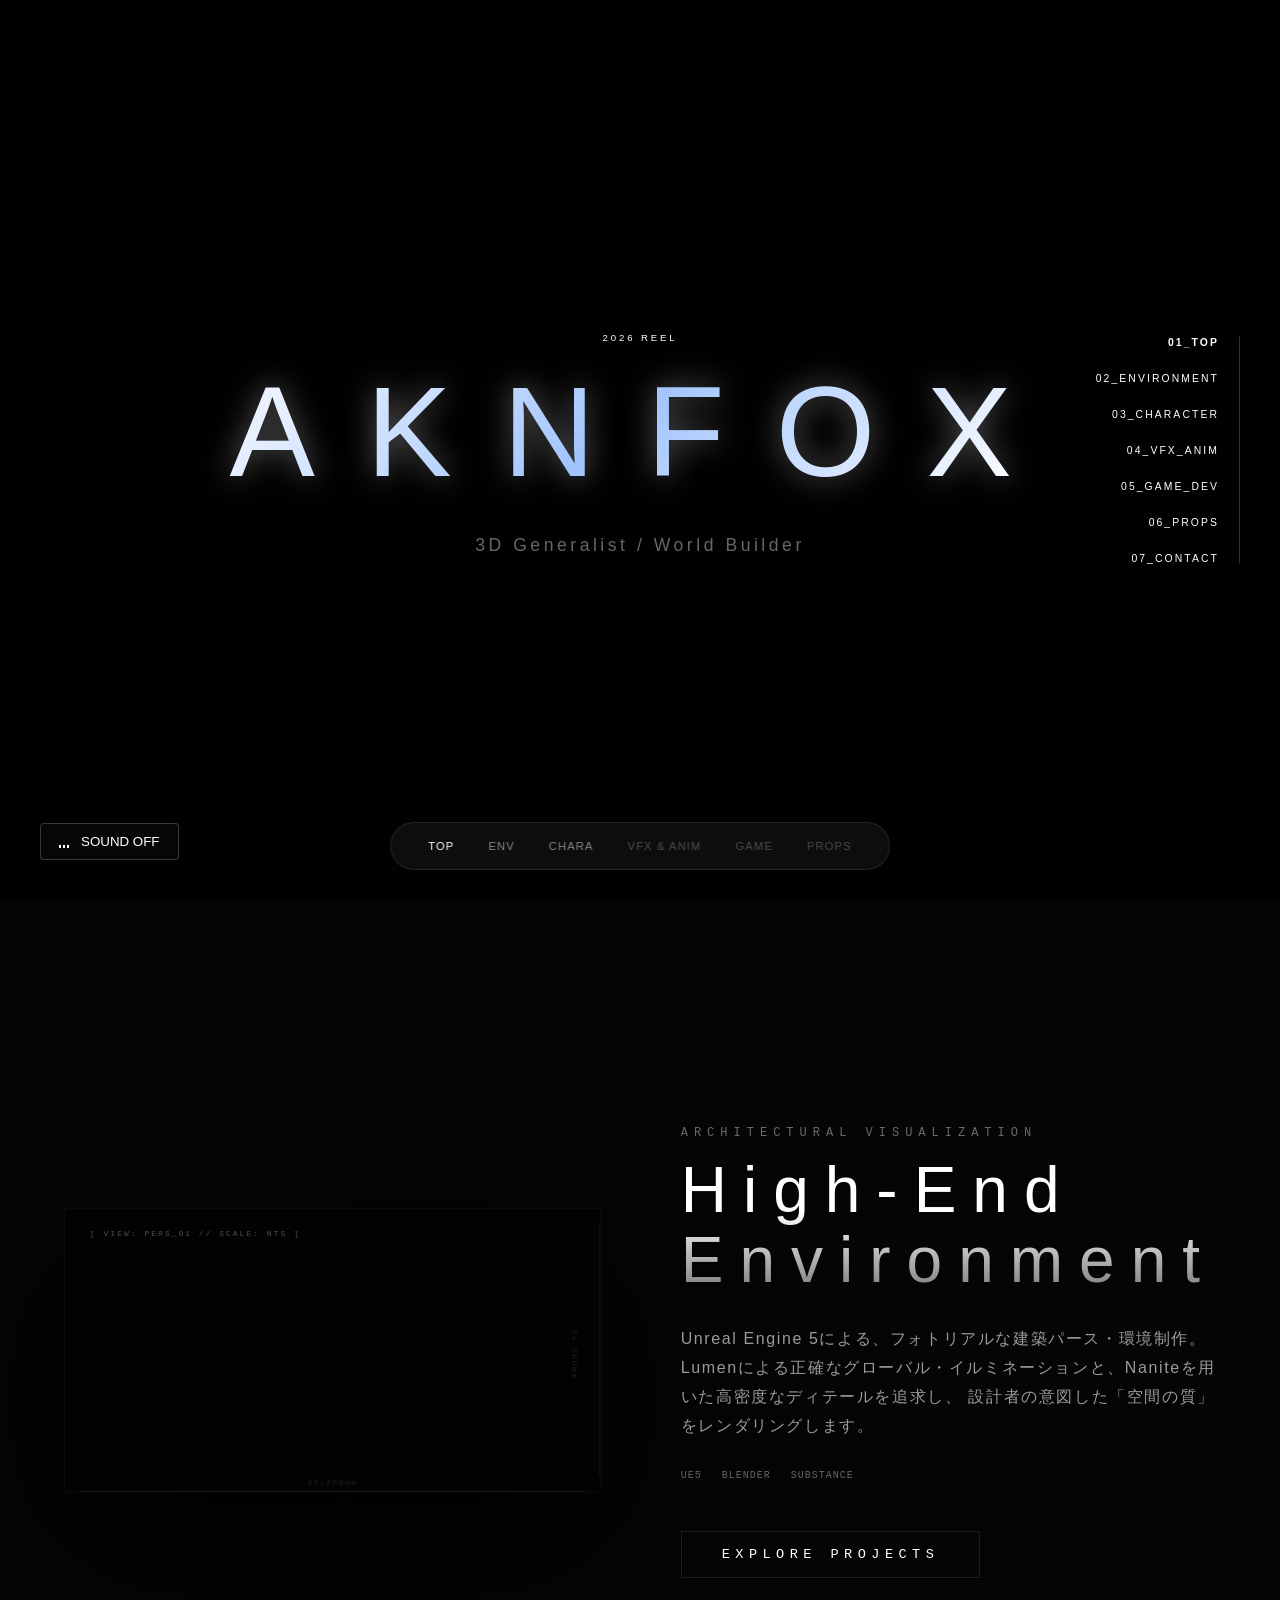
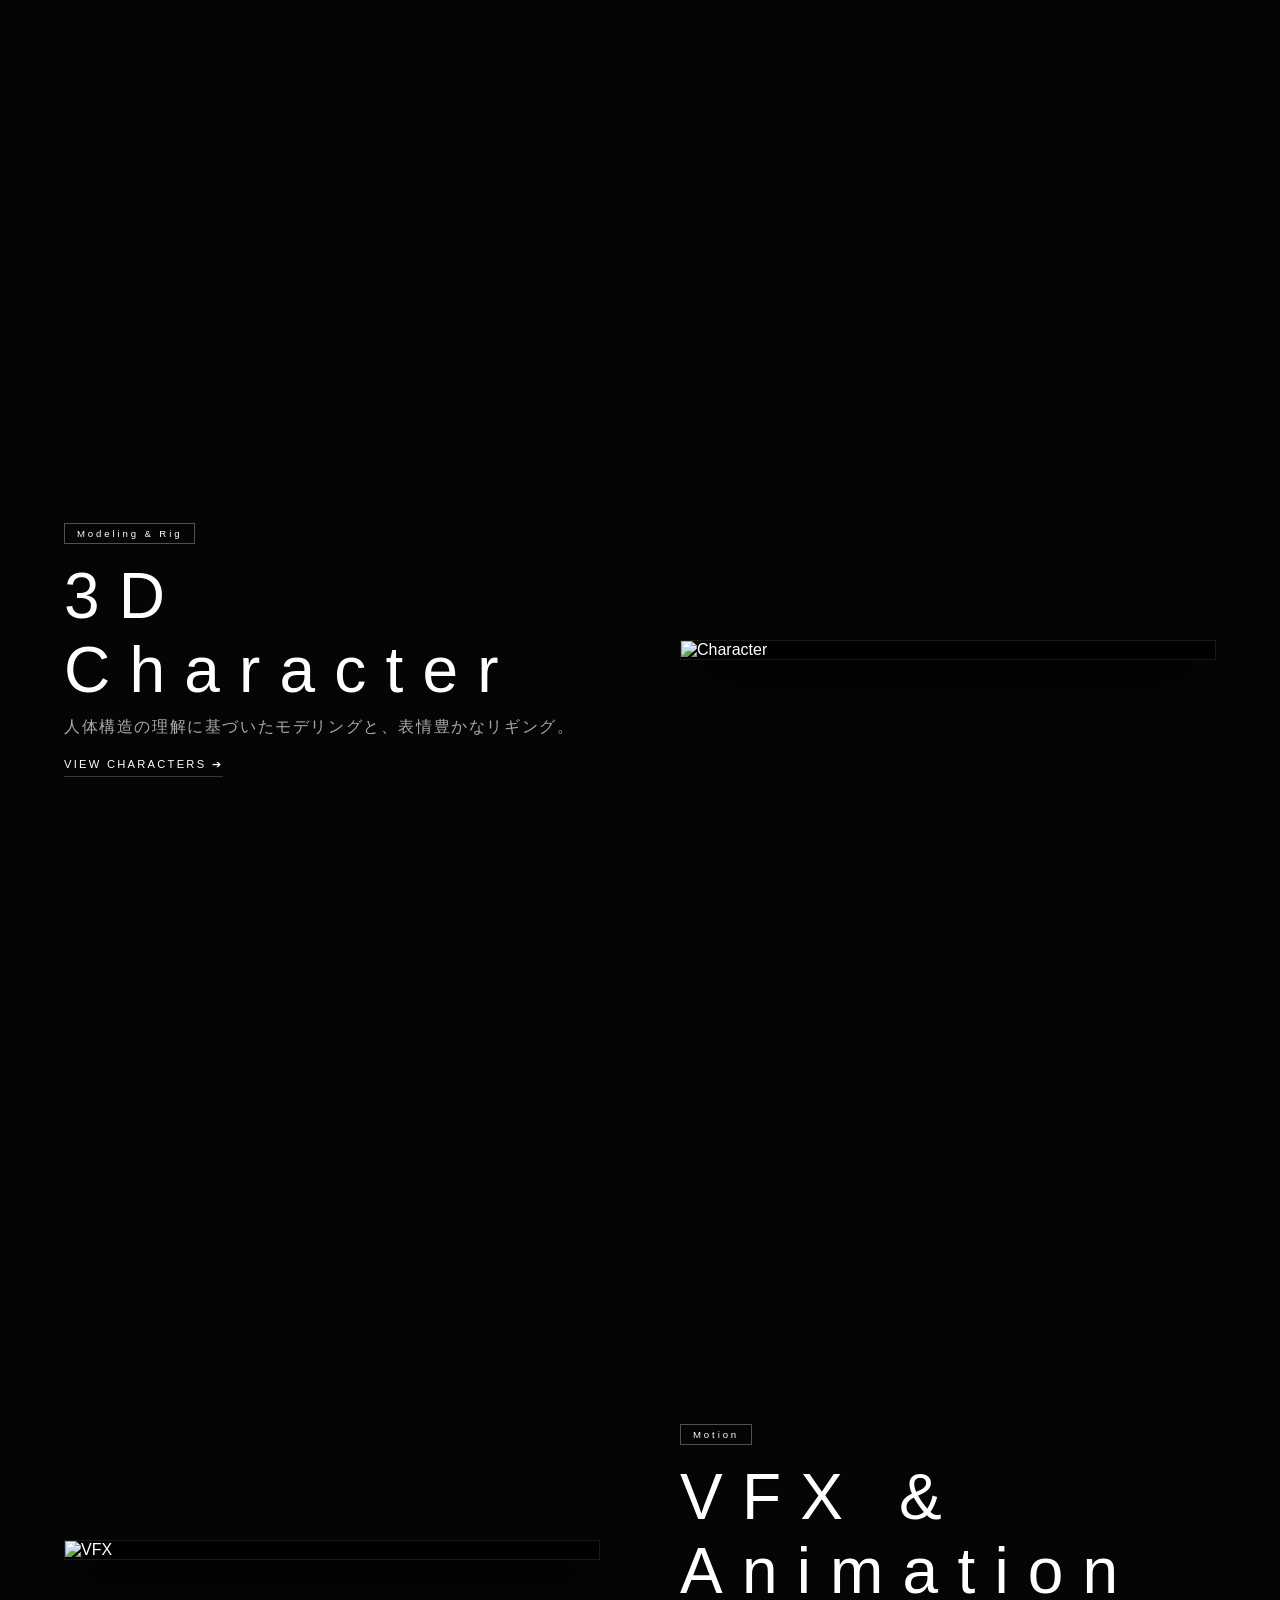
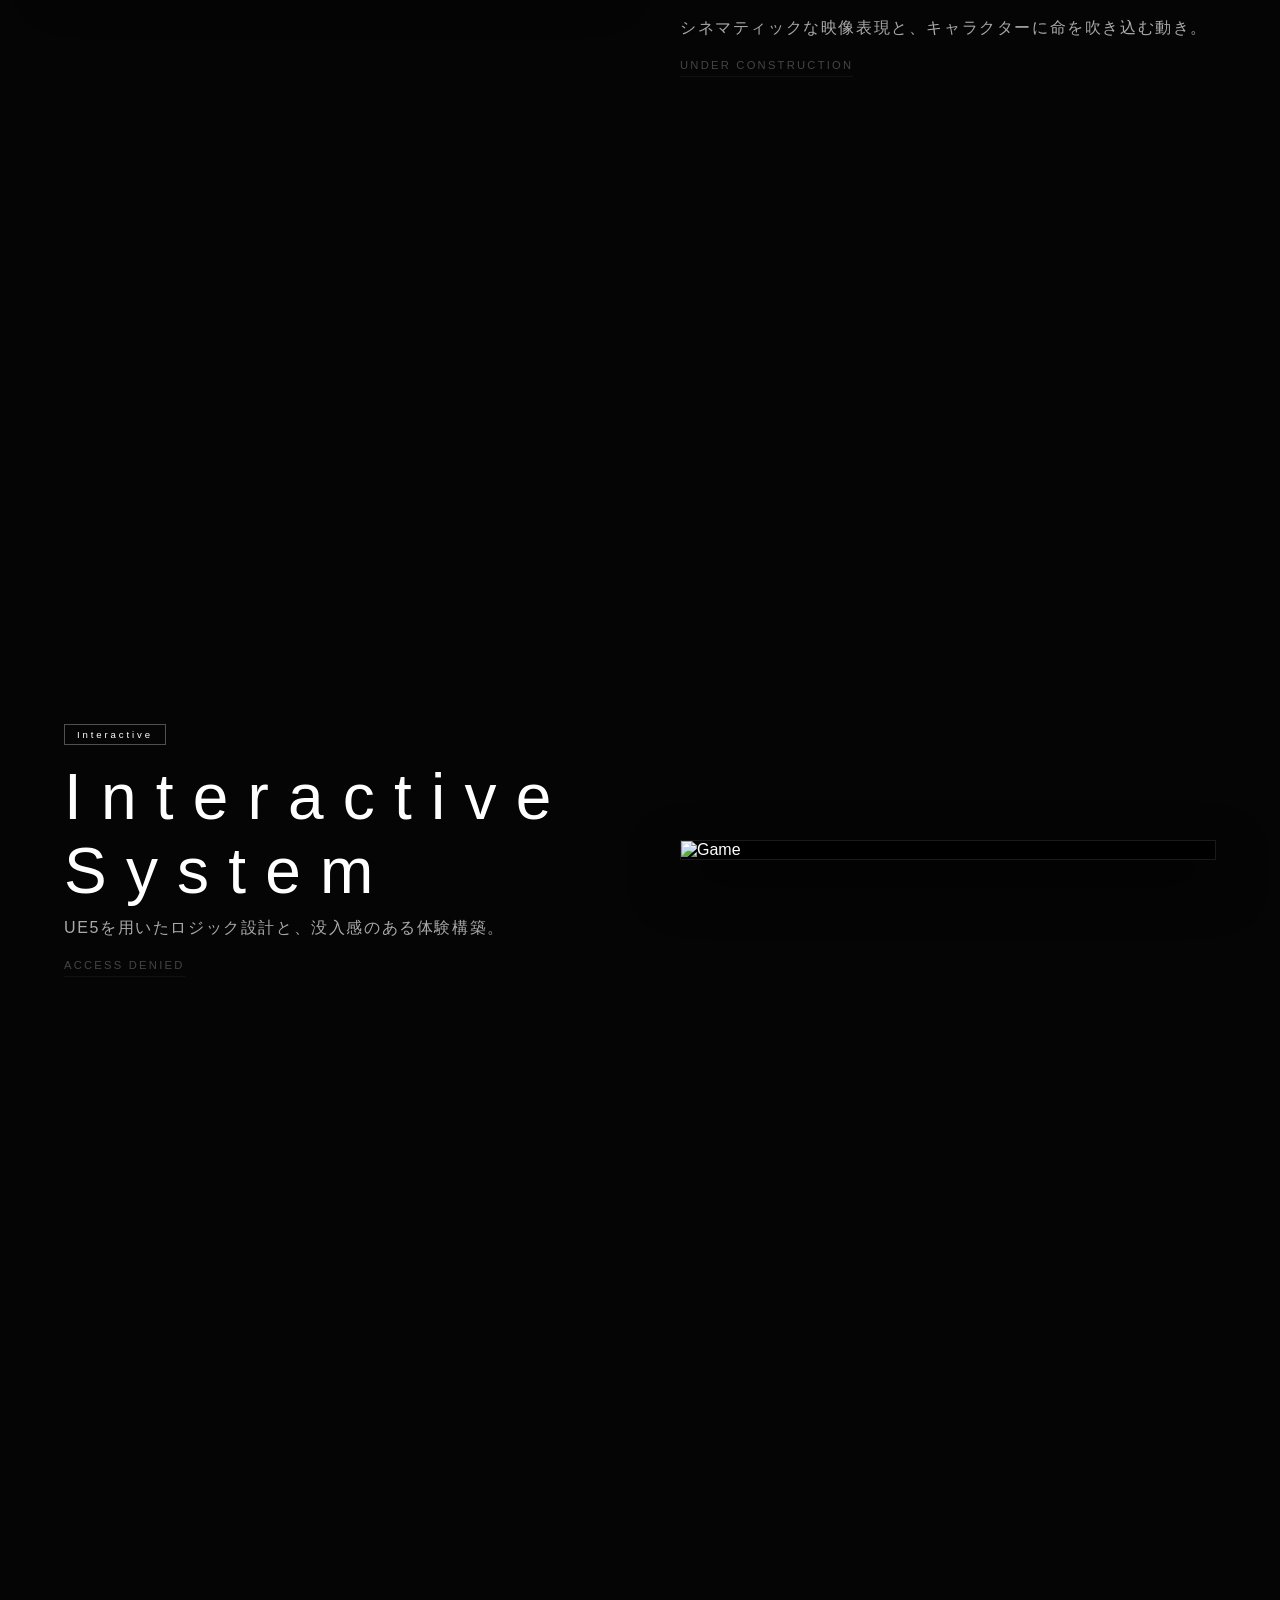
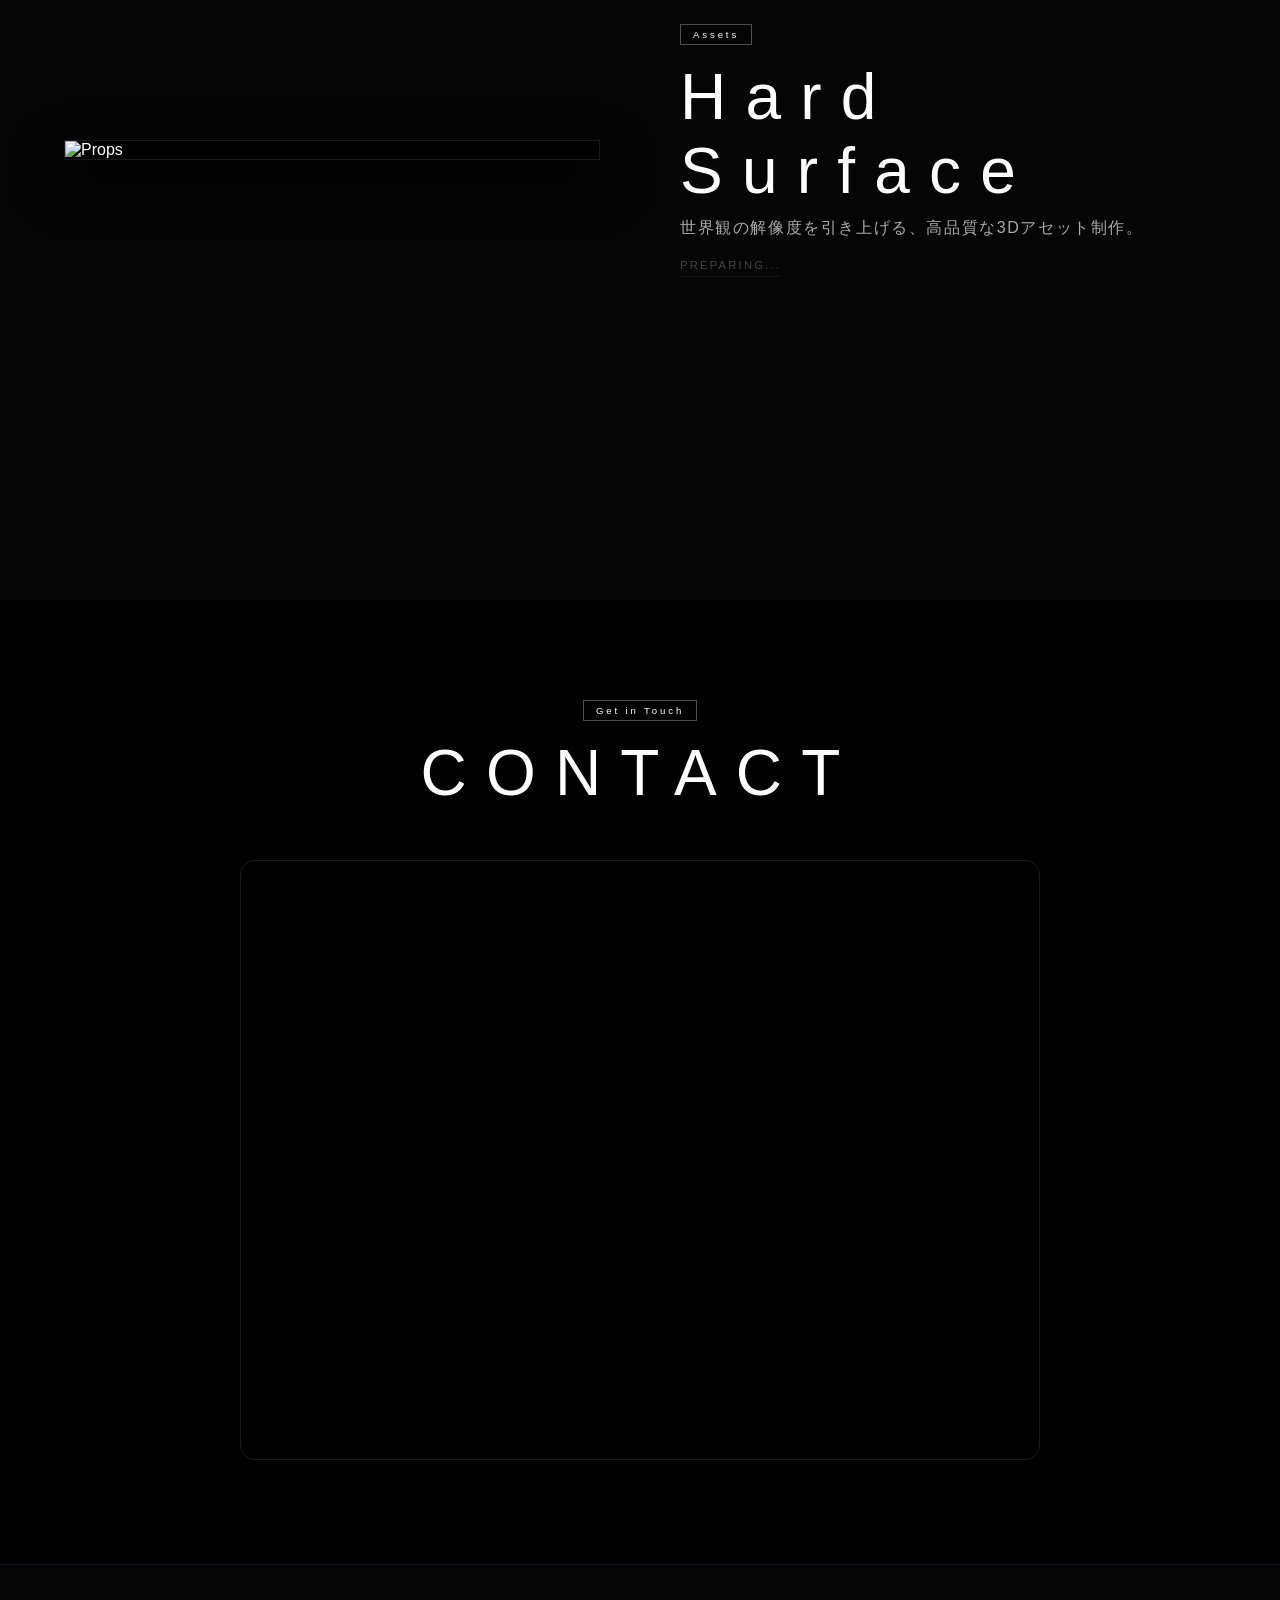
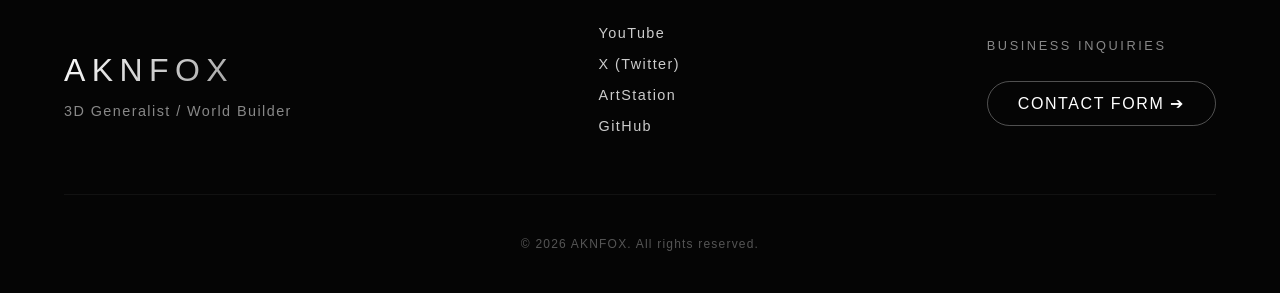
==== commit 2a99e997: "Add files via upload" ====
--- a/index.html
+++ b/index.html
@@ -1,334 +1,208 @@
 <!DOCTYPE html>
-<html lang="ja"><head>
+<html lang="ja">
+<head>
     <meta charset="UTF-8">
     <meta name="viewport" content="width=device-width, initial-scale=1.0">
-    <title>Aknfox | Template</title>
-	<link rel="icon" href="favicon.png" type="image/png">
+    <title>Aknfox | 3D Generalist Portfolio</title>
+    <link rel="icon" href="favicon.png" type="image/png">
     <link rel="stylesheet" href="style.css">
 </head>
-<body>
+<body id="top-page">
 
     <nav class="pill-nav">
         <a href="index.html" class="is-current-page">TOP</a>
         <a href="environment.html">ENV</a>
-        <a href="character.html">CHARA</a> <a href="vfx_anim.html">VFX & ANIM</a> <a href="game.html">GAME</a>
-        <a href="props.html">PROPS</a>
+        <a href="character.html">CHARA</a>
+        <a href="#" class="coming-soon">VFX & ANIM</a>
+        <a href="#" class="coming-soon">GAME</a>
+        <a href="#" class="coming-soon">PROPS</a>
     </nav>
 
     <nav class="timeline-nav">
-        <a href="#hero" class="nav-item"><span>TOP</span></a>
-        <a href="#showcase-env" class="nav-item"><span>ENVIRONMENT</span></a>
-        <a href="#showcase-character" class="nav-item"><span>CHARACTER</span></a> <a href="#showcase-vfx-anim" class="nav-item"><span>VFX & ANIMATION</span></a> <a href="#showcase-game" class="nav-item"><span>GAME DEV</span></a>
-        <a href="#showcase-props" class="nav-item"><span>PROPS</span></a>
-        <a href="#contact" class="nav-item"><span>CONTACT</span></a>
+        <a href="#hero" class="nav-item is-active"><span>01_TOP</span></a>
+        <a href="#showcase-env" class="nav-item"><span>02_ENVIRONMENT</span></a>
+        <a href="#showcase-character" class="nav-item"><span>03_CHARACTER</span></a>
+        <a href="#showcase-vfx-anim" class="nav-item"><span>04_VFX_ANIM</span></a>
+        <a href="#showcase-game" class="nav-item"><span>05_GAME_DEV</span></a>
+        <a href="#showcase-props" class="nav-item"><span>06_PROPS</span></a>
+        <a href="#contact" class="nav-item"><span>07_CONTACT</span></a>
     </nav>
-	
-	
+
     <section id="hero">
-        <video id="hero-video" class="bg-media" src="1.mp4" autoplay muted loop playsinline></video>
-        <div class="content-box">
-            <h1 class="section-title">AKNFOX</h1>
-            <p class="section-desc">3D Generalist / World Builder</p>
-        </div>
-    </section>
-
-    <section id="showcase-env" class="content-block scroll-reveal">
-        <video class="bg-media" src="Animation5_1.mp4" autoplay muted loop playsinline></video>
+        <video class="bg-media" src="assets/high/1.mp4" autoplay muted loop playsinline></video>
+        <div class="hero-content">
+            <span class="category-tag">2026 REEL</span>
+            <h1>AKNFOX</h1>
+            <p>3D Generalist / World Builder</p>
+        </div>
+    </section>
+    
+    <section id="showcase-env">
+        <video class="env-bg-video" src="assets/high/Animation5_1.mp4" autoplay muted loop playsinline></video>
         
-        <div class="drawing-corner top-left"></div>
-        <div class="drawing-corner bottom-right"></div>
-
-        <div class="works-split-container">
-            <div class="split-left">
-                <div class="single-image-box auto-slideshow">
-					<img src="ENV1.jpg" alt="ENV Main 1" class="is-active">
-					<img src="ENV2.jpg" alt="ENV Main 2">
-					<img src="ENV3.png" alt="ENV Main 3">
-					<img src="ENV4.jpg" alt="ENV Main 4">
-				</div>
-            </div>
-
-            <div class="split-right">
-                <div class="tech-info reveal-text-wrap">
-                    <div class="reveal-line"></div>
-                    <div class="reveal-content">
-                        <span class="category-tag">01. Environment</span>
-                        <h3>High-End Architecture</h3>
-                        <p>静謐な空気感を持つ建築パースから、没入感のあるウォークスルー映像まで。</p>
-                        <a href="environment.html" class="view-more-btn">VIEW ALL ENV WORKS ➔</a>
+        <div class="works-split-container">
+            <div class="works-visual">
+                <div class="env-visual-frame">
+                    <div class="env-media-container">
+                        <video src="assets/high/env_main_showcase.mp4" autoplay muted loop playsinline></video>
+                        <div class="camera-ui">[ VIEW: PERS_01 // SCALE: NTS ]</div>
                     </div>
+                    <div class="dimension-line dim-v"></div>
+                    <div class="dimension-line dim-h"></div>
                 </div>
             </div>
-        </div>
-    </section>
-
-    <section id="showcase-character" class="content-block scroll-reveal">
-        <video class="bg-media" src="chara_demo.mp4" autoplay muted loop playsinline></video>
-        
-        <div class="works-split-container">
-            <div class="split-right">
-                <div class="tech-info chara-reveal-text">
-                    <span class="category-tag category-tag-chara">Anatomy & Design</span>
-                    <h3>3D Character</h3>
-                    <p>人体構造への深い理解と、魅力的なキャラクターモデリング。リギングを前提とした美しいトポロジーと、SFやメカニカルな装甲デザインまで幅広く対応します。</p>
-                    <a href="character.html" class="view-more-btn">VIEW CHARACTERS ➔</a>
+
+            <div class="works-info">
+                <span class="category-tag">ARCHITECTURAL VISUALIZATION</span>
+                <h2 class="section-title">High-End<br>Environment</h2>
+                <p class="section-desc">
+                    Unreal Engine 5による、フォトリアルな建築パース・環境制作。<br>
+                    Lumenによる正確なグローバル・イルミネーションと、Naniteを用いた高密度なディテールを追求し、
+                    設計者の意図した「空間の質」をレンダリングします。
+                </p>
+                <div class="tech-stack">
+                    <span>UE5</span>
+                    <span>BLENDER</span>
+                    <span>SUBSTANCE</span>
                 </div>
-            </div>
-            <div class="split-left">
-                <div class="single-image-box">
-                    <div class="char-corner cc-tl"></div>
-                    <div class="char-corner cc-tr"></div>
-                    <div class="char-corner cc-bl"></div>
-                    <div class="char-corner cc-br"></div>
-                    <img src="chara_main.png" alt="Character Modeling">
-                </div>
-            </div>
-        </div>
-    </section>
-
-    <section id="showcase-vfx-anim" class="content-block scroll-reveal">
+                <a href="environment.html" class="detail-link">EXPLORE PROJECTS</a>
+            </div>
+        </div>
+    </section>
+
+    <section id="showcase-character" class="scroll-reveal">
+        <video class="bg-media" src="assets/high/chara_demo.mp4" autoplay muted loop playsinline></video>
+        <div class="works-split-container">
+            <div class="split-right">
+                <span class="category-tag">Modeling & Rig</span>
+                <h3 class="section-title">3D Character</h3>
+                <p class="section-desc">人体構造の理解に基づいたモデリングと、表情豊かなリギング。</p>
+                <a href="character.html" class="view-more-btn">VIEW CHARACTERS ➔</a>
+            </div>
+            <div class="split-left">
+                <div class="single-image-box"><img src="chara_main.png" alt="Character"></div>
+            </div>
+        </div>
+    </section>
+
+    <section id="showcase-vfx-anim" class="scroll-reveal">
         <video class="bg-media" src="composite.webm" autoplay muted loop playsinline></video>
-        
-        <div class="viewfinder-corner vf-tl"></div>
-        <div class="viewfinder-corner vf-tr"></div>
-        <div class="viewfinder-corner vf-bl"></div>
-        <div class="viewfinder-corner vf-br"></div>
-        <div class="center-cross"></div>
-        <div class="timecode-display">TC [ 01:00:24:15 ]</div>
-
-        <div class="works-split-container">
-            <div class="split-left">
-                <div class="single-image-box">
-                    <img src="vfx_main.png" alt="VFX and Animation">
-                </div>
-            </div>
-            <div class="split-right">
-                <div class="tech-info vfx-reveal-text">
-                    <span class="category-tag category-tag-vfx">Motion & Compositing</span>
-                    <h3>VFX & Animation</h3>
-                    <p>生命感のあるキャラクターアニメーションから、実写と3Dを融解させるコンポジットワークまで。動きと視覚効果を統合し、シネマティックな映像を構築します。</p>
-                    <a href="vfx_anim.html" class="view-more-btn">PLAY REEL ➔</a>
-                </div>
-            </div>
-        </div>
-    </section>
-
-    <section id="showcase-game" class="content-block scroll-reveal">
+        <div class="works-split-container">
+            <div class="split-left">
+                <div class="single-image-box"><img src="vfx_main.png" alt="VFX"></div>
+            </div>
+            <div class="split-right">
+                <span class="category-tag tag-soon">Motion</span>
+                <h3 class="section-title">VFX & Animation</h3>
+                <p class="section-desc">シネマティックな映像表現と、キャラクターに命を吹き込む動き。</p>
+                <a href="#" class="view-more-btn coming-soon">UNDER CONSTRUCTION</a>
+            </div>
+        </div>
+    </section>
+
+    <section id="showcase-game" class="scroll-reveal">
         <video class="bg-media" src="game_demo.mp4" autoplay muted loop playsinline></video>
-        
-        <div class="hud-status-bar"></div>
-
-        <div class="works-split-container">
-            <div class="split-right">
-                <div class="tech-info game-reveal-text">
-                    <span class="category-tag category-tag-game">SYS_INIT: Game Dev</span>
-                    <h3>Interactive & System</h3>
-                    <p>Unreal Engineを用いたゲーム開発とインタラクティブ制御。ビジュアルの美しさだけでなく、ロジックとシステム設計から体験を構築します。</p>
-                    <a href="game.html" class="view-more-btn">ACCESS SYSTEM ➔</a>
-                </div>
-            </div>
-
-            <div class="split-left">
-                <div class="single-image-box">
-                    <img src="A.png" alt="Game Development">
-                </div>
-            </div>
-        </div>
-    </section>
-
-    <section id="showcase-props" class="content-block scroll-reveal">
+        <div class="works-split-container">
+            <div class="split-right">
+                <span class="category-tag tag-soon">Interactive</span>
+                <h3 class="section-title">Interactive System</h3>
+                <p class="section-desc">UE5を用いたロジック設計と、没入感のある体験構築。</p>
+                <a href="#" class="view-more-btn coming-soon">ACCESS DENIED</a>
+            </div>
+            <div class="split-left">
+                <div class="single-image-box"><img src="A.png" alt="Game"></div>
+            </div>
+        </div>
+    </section>
+
+    <section id="showcase-props" class="scroll-reveal">
         <video class="bg-media" src="props_demo.mp4" autoplay muted loop playsinline></video>
-
-        <div class="works-split-container">
-            <div class="split-left">
-                <div class="single-image-box">
-                    <img src="Sample1.jpg" alt="Props and Hard Surface">
-                </div>
-            </div>
-            
-            <div class="split-right">
-                <div class="tech-info props-reveal-text">
-                    <span class="category-tag category-tag-props">Asset & Hard Surface</span>
-                    <h3>Props & Hard Surface</h3>
-                    <p>緻密なトポロジーと質感表現。ミリタリーハードウェアから日常のプロップまで、世界観の解像度を引き上げる高品質な3Dアセットを制作します。</p>
-                    <a href="props.html" class="view-more-btn">VIEW ASSETS ➔</a>
-                </div>
-            </div>
-        </div>
-    </section>
-
-    <section id="contact" class="content-block" style="background: #000;">
-        <div class="works-split-container" style="justify-content: center; flex-direction: column; text-align: center;">
-            <div class="tech-info">
-                <span class="category-tag">Get in Touch</span>
-                <h2 class="section-title">CONTACT</h2>
-                <p>プロジェクトのご依頼やご相談、作品に関するお問い合わせはこちらから。</p>
-            </div>
-            
-            <div style="width: 100%; max-width: 800px; margin-top: 50px;">
-                <iframe 
-                    src="https://docs.google.com/forms/d/e/1FAIpQLSfBzYKNTDZu-GB29BNS1w9mReioDlOJLt__ZR_KxLa12RaoSA/viewform?embedded=true" 
-                    width="100%" 
-                    height="800" 
-                    frameborder="0" 
-                    marginheight="0" 
-                    marginwidth="0"
-                    style="border-radius: 15px; border: 1px solid rgba(255,255,255,0.1);">
-                    読み込み中…
-                </iframe>
-            </div>
+        <div class="works-split-container">
+            <div class="split-left">
+                <div class="single-image-box"><img src="Sample1.jpg" alt="Props"></div>
+            </div>
+            <div class="split-right">
+                <span class="category-tag tag-soon">Assets</span>
+                <h3 class="section-title">Hard Surface</h3>
+                <p class="section-desc">世界観の解像度を引き上げる、高品質な3Dアセット制作。</p>
+                <a href="#" class="view-more-btn coming-soon">PREPARING...</a>
+            </div>
+        </div>
+    </section>
+
+    <section id="contact" class="scroll-reveal">
+        <div class="tech-info">
+            <span class="category-tag">Get in Touch</span>
+            <h2 class="section-title">CONTACT</h2>
+        </div>
+        <div style="width: 100%; max-width: 800px; margin: 0 auto;">
+            <iframe src="https://docs.google.com/forms/d/e/1FAIpQLSfBzYKNTDZu-GB29BNS1w9mReioDlOJLt__ZR_KxLa12RaoSA/viewform?embedded=true" width="100%" height="600" frameborder="0" style="border-radius: 15px; border: 1px solid rgba(255,255,255,0.1);">読み込み中…</iframe>
+        </div>
+    </section>
+    
+    <section id="global-footer-section" class="global-footer">
+        <div class="footer-content">
+            <div class="footer-logo">
+                <h2>AKNFOX</h2>
+                <p>3D Generalist / World Builder</p>
+            </div>
+            <div class="footer-links">
+                <a href="https://www.youtube.com/@aknfox" target="_blank" rel="noopener">YouTube</a>
+                <a href="#" target="_blank" rel="noopener">X (Twitter)</a>
+                <a href="#" target="_blank" rel="noopener">ArtStation</a>
+                <a href="#" target="_blank" rel="noopener">GitHub</a>
+            </div>
+            <div class="footer-contact-info">
+                <p>BUSINESS INQUIRIES</p>
+                <a href="#contact" class="mail-btn">CONTACT FORM ➔</a>
+            </div>
+        </div>
+        <div class="footer-bottom">
+            <p>&copy; 2026 AKNFOX. All rights reserved.</p>
         </div>
     </section>
 
     <audio id="bgm-audio" src="Crimson_Overture.mp3" loop preload="auto"></audio>
-
     <button id="bgm-control" class="bgm-btn">
-        <div class="bgm-bars">
-            <span class="bgm-bar"></span>
-            <span class="bgm-bar"></span>
-            <span class="bgm-bar"></span>
-        </div>
+        <div class="bgm-bars"><span class="bgm-bar"></span><span class="bgm-bar"></span><span class="bgm-bar"></span></div>
         <span class="bgm-text">SOUND OFF</span>
     </button>
 
     <script>
         document.addEventListener('DOMContentLoaded', () => {
-            // ==========================================
-            // [追加] 自動スライドショーの処理
-            // ==========================================
-            const slideshows = document.querySelectorAll('.auto-slideshow');
-            
-            slideshows.forEach(slideshow => {
-                const images = slideshow.querySelectorAll('img');
-                let currentIndex = 0;
-                
-                // 画像が2枚以上ある場合だけスライドショーを実行
-                if (images.length > 1) {
-                    setInterval(() => {
-                        // 現在の画像をフワッと消す
-                        images[currentIndex].classList.remove('is-active');
-                        
-                        // 次の画像の番号を計算（最後まで行ったら0に戻る）
-                        currentIndex = (currentIndex + 1) % images.length;
-                        
-                        // 次の画像をフワッと出す
-                        images[currentIndex].classList.add('is-active');
-                        
-                    }, 4000); // ★ 4000 = 4秒ごとに画像を切り替える
-                }
-            });
-			// ==========================================
-            // [追加] トップ動画（HERO）の音量コントロール
-            // ==========================================
-            const heroVideo = document.getElementById('hero-video');
-            if (heroVideo) {
-                // 音量を10%（0.1）に設定
-                heroVideo.volume = 0.5;
-
-                // 音声付きで自動再生を試みる
-                const playPromise = heroVideo.play();
-                if (playPromise !== undefined) {
-                    playPromise.catch(error => {
-                        // ブラウザの仕様で「音声付き自動再生」がブロックされた場合、
-                        // 映像が止まってしまわないようにミュートにして再生を再開する
-                        console.log("ブラウザ制限により、トップ動画をミュートで再生します。");
-                        heroVideo.muted = true;
-                        heroVideo.play();
-                    });
-                }
+            // 音量制御
+            const bgm = document.getElementById('bgm-audio');
+            const bgmBtn = document.getElementById('bgm-control');
+            if (bgm && bgmBtn) {
+                bgm.volume = 0.15;
+                bgmBtn.addEventListener('click', () => {
+                    if (bgm.paused) {
+                        bgm.play();
+                        bgmBtn.classList.add('is-playing');
+                        bgmBtn.querySelector('.bgm-text').textContent = 'SOUND ON';
+                    } else {
+                        bgm.pause();
+                        bgmBtn.classList.remove('is-playing');
+                        bgmBtn.querySelector('.bgm-text').textContent = 'SOUND OFF';
+                    }
+                });
             }
-            
-            // --- 1. スクロールアニメーションの処理 ---
-			
-            // --- 1. スクロールアニメーションの処理 ---
+
+            // スクロール監視 (表示アニメーション & ナビゲーション連動)
             const navItems = document.querySelectorAll('.nav-item');
             const sections = document.querySelectorAll('section[id]');
-
-            const options = {
-                root: null,
-                rootMargin: '-70% 0px', 
-                threshold: 0
-            };
-
             const observer = new IntersectionObserver((entries) => {
-                entries.forEach(entry => {
-                    if (entry.isIntersecting) {
-                        entry.target.classList.add('is-visible'); 
-                        
-                        navItems.forEach(item => item.classList.remove('is-active'));
-                        const id = entry.target.getAttribute('id');
-                        const activeLink = document.querySelector(`.nav-item[href="#${id}"]`);
-                        if (activeLink) {
-                            activeLink.classList.add('is-active');
-                        }
+                entries.forEach(e => {
+                    if (e.isIntersecting) {
+                        e.target.classList.add('is-visible');
+                        const id = e.target.getAttribute('id');
+                        navItems.forEach(item => {
+                            item.classList.toggle('is-active', item.getAttribute('href') === `#${id}`);
+                        });
                     }
                 });
-            }, options);
-
-            sections.forEach(section => observer.observe(section));
-
-            // --- 2. BGMコントロールの処理 ---
-            const bgmAudio = document.getElementById('bgm-audio');
-            const bgmBtn = document.getElementById('bgm-control');
-
-            if (bgmAudio && bgmBtn) {
-                const bgmText = bgmBtn.querySelector('.bgm-text');
-
-                // デフォルト音量
-                bgmAudio.volume = 0.1; 
-
-                // 再生・停止の切り替え関数
-                const toggleBGM = (forcePlay) => {
-                    const heroVideo = document.getElementById('hero-video'); // ★トップ動画を取得
-                    
-                    if (forcePlay) {
-                        // ① BGMの再生
-                        bgmAudio.play().catch(e => console.log("再生エラー:", e));
-                        bgmBtn.classList.add('is-playing');
-                        bgmText.textContent = 'SOUND ON';
-                        
-                        // ② ★トップ動画のミュートを解除し、音量を10%にする
-                        if (heroVideo) {
-                            heroVideo.muted = false;
-                            heroVideo.volume = 0.05;
-                        }
-                    } else {
-                        // ① BGMの停止
-                        bgmAudio.pause();
-                        bgmBtn.classList.remove('is-playing');
-                        bgmText.textContent = 'SOUND OFF';
-                        
-                        // ② ★トップ動画を再び無音（ミュート）に戻す
-                        if (heroVideo) {
-                            heroVideo.muted = true;
-                        }
-                    }
-                };
-
-                // 手動クリックでのON/OFF
-                bgmBtn.addEventListener('click', (e) => {
-                    e.preventDefault();
-                    if (bgmAudio.paused) {
-                        toggleBGM(true);
-                    } else {
-                        toggleBGM(false);
-                    }
-                });
-
-                // ★ 自動再生（後で有効にする時は、以下の /* 〜 */ を消してください）
-                /*
-                const playPromise = bgmAudio.play();
-                if (playPromise !== undefined) {
-                    playPromise.then(() => {
-                        bgmBtn.classList.add('is-playing');
-                        bgmText.textContent = 'SOUND ON';
-                    }).catch(error => {
-                        bgmBtn.classList.remove('is-playing');
-                        bgmText.textContent = 'SOUND OFF';
-                    });
-                }
-                */
-            }
+            }, { rootMargin: '-30% 0px' });
+            sections.forEach(s => observer.observe(s));
         });
     </script>
 </body>
--- a/style.css
+++ b/style.css
@@ -1,1048 +1,267 @@
 @charset "UTF-8";
 
-/* ==========================================
-   1. Base & Reset
-========================================== */
-html { 
-    scroll-behavior: smooth; 
-}
-body { 
-    margin: 0; 
-    font-family: "Helvetica Neue", Arial, sans-serif; 
-    background: #050505; 
-    color: #fff; 
-    position: relative;
-}
-/* 画面全体に微かな走査線（スキャンライン）を重ねる (旧トップ移植) */
+/* ==========================================================================
+   [0] SYSTEM & BASE (共通の土台：原則変更しない)
+========================================================================== */
+* { box-sizing: border-box; }
+
+html, body {
+    margin: 0; padding: 0; width: 100%;
+    background: #050505; color: #fff;
+    font-family: "Helvetica Neue", Arial, sans-serif; /* 全体のベースフォント */
+    overflow-x: clip; scroll-behavior: smooth;
+}
+
+/* 画面全体の走査線（スキャンライン）演出 */
 body::after {
-    content: '';
-    position: fixed;
-    top: 0; left: 0; width: 100%; height: 100%;
-    background: repeating-linear-gradient(
-        transparent,
-        transparent 1px,
-        rgba(255, 255, 255, 0.01) 1px,
-        rgba(255, 255, 255, 0.01) 2px
-    );
+    content: ''; position: fixed; top: 0; left: 0; width: 100%; height: 100%;
+    background: repeating-linear-gradient(transparent, transparent 1px, rgba(255, 255, 255, 0.01) 1px, rgba(255, 255, 255, 0.01) 2px);
+    pointer-events: none; z-index: 9999; opacity: 0.5;
+}
+
+section { 
+    position: relative; width: 100%; height: 100vh; 
+    display: flex; justify-content: center; align-items: center; overflow: hidden; 
+}
+
+.bg-media { 
+    position: absolute; top: 0; left: 0; width: 100%; height: 100%; 
+    object-fit: cover; z-index: -2; opacity: 0.4; 
+}
+
+/* ==========================================================================
+   [1] COMMON COMPONENTS (共通パーツ：ボタン、タグ、分割レイアウト等)
+========================================================================== */
+/* 作品紹介の左右分割レイアウト */
+.works-split-container { 
+    width: 90%; max-width: 1400px; margin: 0 auto; 
+    display: flex; align-items: center; gap: 80px; 
+}
+.split-left, .split-right { flex: 1; }
+
+/* 共通テキストスタイル */
+.section-title { font-size: clamp(2rem, 5vw, 4rem); letter-spacing: 0.3em; font-weight: 100; margin: 0; }
+.section-desc { color: #aaa; margin-top: 10px; letter-spacing: 0.1em; }
+.category-tag { 
+    display: inline-block; font-size: 0.6rem; letter-spacing: 0.3em; 
+    border: 1px solid rgba(255, 255, 255, 0.3); padding: 4px 12px; margin-bottom: 15px; 
+}
+
+/* 共通リンクボタン */
+.view-more-btn {
+    display: inline-block; color: #fff; text-decoration: none; font-size: 0.7rem; 
+    letter-spacing: 0.2em; border-bottom: 1px solid rgba(255, 255, 255, 0.2);
+    padding-bottom: 5px; transition: 0.3s;
+}
+.view-more-btn:hover { border-color: #fff; letter-spacing: 0.3em; }
+
+/* 単一画像ボックス（旧ショーケース用） */
+.single-image-box { 
+    position: relative; background: #000; border: 1px solid rgba(255, 255, 255, 0.1); 
+    box-shadow: 0 20px 50px rgba(0,0,0,0.8); overflow: hidden; 
+}
+
+/* 汎用スクロール登場（旧ショーケース用） */
+.scroll-reveal { opacity: 0; transform: translateY(30px); transition: 1.5s cubic-bezier(0.2, 1, 0.3, 1); }
+.scroll-reveal.is-visible { opacity: 1; transform: translateY(0); }
+
+/* ==========================================================================
+   [2] NAVIGATION (ピルナビ、タイムライン、BGM)
+========================================================================== */
+.pill-nav {
+    position: fixed; bottom: 30px; left: 50%; transform: translateX(-50%);
+    display: flex; align-items: center; gap: 10px;
+    background: rgba(20, 20, 20, 0.65); backdrop-filter: blur(20px);
+    padding: 12px 25px; border-radius: 50px; border: 1px solid rgba(255, 255, 255, 0.1); z-index: 1000;
+}
+.pill-nav a { 
+    color: #fff; text-decoration: none; font-size: 0.7rem; letter-spacing: 0.1em; 
+    padding: 5px 12px; opacity: 0.5; transition: 0.3s; 
+}
+.pill-nav a.is-current-page, .pill-nav a:hover { opacity: 1; }
+
+.timeline-nav {
+    position: fixed; top: 50%; right: 40px; transform: translateY(-50%);
+    display: flex; flex-direction: column; gap: 25px;
+    border-right: 1px solid rgba(255, 255, 255, 0.2); padding-right: 20px; z-index: 999;
+}
+.timeline-nav a { 
+    color: #fff; text-decoration: none; font-size: 0.65rem; letter-spacing: 0.2em; 
+    text-align: right; opacity: 0.3; transition: 0.4s; 
+}
+.timeline-nav a.is-active { opacity: 1; font-weight: bold; }
+.coming-soon { pointer-events: none !important; opacity: 0.25 !important; cursor: default; }
+
+/* BGMボタン */
+.bgm-btn {
+    position: fixed; bottom: 40px; left: 40px; z-index: 1000;
+    background: rgba(10, 10, 10, 0.6); backdrop-filter: blur(10px);
+    border: 1px solid rgba(255, 255, 255, 0.2); color: #fff;
+    padding: 10px 18px; cursor: pointer; display: flex; align-items: center; gap: 12px; border-radius: 4px;
+}
+.bgm-btn.is-playing { border-color: #ff3333; color: #ff3333; }
+.bgm-bars { display: flex; align-items: flex-end; height: 12px; gap: 2px; }
+.bgm-bar { width: 2px; height: 3px; background: currentColor; }
+.is-playing .bgm-bar { animation: soundBounce 1s infinite alternate; }
+
+/* ==========================================================================
+   [3] TOP PAGE: HERO SECTION
+========================================================================== */
+#hero { background: #000; }
+#hero .bg-media { object-fit: cover; object-position: center; opacity: 1; z-index: 1; }
+#hero .hero-content { position: relative; z-index: 2; text-align: center; width: 100%; max-width: 1000px; padding: 0 5%; }
+
+#hero .hero-content .category-tag { background: transparent; border: none; padding: 0; }
+#hero .hero-content h1 {
+    font-size: clamp(3rem, 12vw, 8rem); font-weight: 200; letter-spacing: 0.4em; margin: 0;
+    background: linear-gradient(135deg, #fff 0%, #a1c4fd 25%, #ffffff 50%, #ff9a9e 75%, #fff 100%);
+    background-size: 200% auto; -webkit-background-clip: text; -webkit-text-fill-color: transparent;
+    animation: heroReveal 3s ease-out forwards, heroGlow 4s ease-in-out infinite alternate, heroShine 8s linear infinite;
+
+    /* ▼ 右端が切れるブラウザバグを強制的に防ぐ最強セット ▼ */
+    display: inline-block; /* ブロック要素から変更して描画エリアを文字にフィットさせる */
+    padding: 0 0.2em;      /* 左右に見えない余白を作り、Xの端をグラデーション内に収める */
+}
+#hero .hero-content p { font-size: 1.1rem; letter-spacing: 0.2em; color: rgba(255, 255, 255, 0.4); margin-top: 30px; opacity: 0; animation: simpleFadeIn 2s ease-out 2.5s forwards; }
+
+/* ==========================================================================
+   [4] TOP PAGE: ENVIRONMENT SECTION (High-End Architectural Edit)
+========================================================================== */
+#showcase-env {
+    background: #050505; height: auto; min-height: 100vh; padding: 120px 0;
+}
+#showcase-env .env-bg-video {
+    position: absolute; top: 0; left: 0; width: 100%; height: 100%;
+    object-fit: cover; 
+    opacity: 0.1; /* ← ★ここを調整します！ */
+    z-index: 1; 
+    mix-blend-mode: screen; 
     pointer-events: none;
-    z-index: 9999;
-    opacity: 0.5;
-}
-
-/* 旧ポートフォリオ背景アニメーション (移植) */
-#vanta-background {
-    position: fixed;
-    top: 0; left: 0;
-    width: 100%; height: 100%;
-    z-index: -10;
-}
-
-section { 
-    position: relative; 
-    height: 100vh; 
-    display: flex; 
-    justify-content: center; 
-    align-items: center; 
-    overflow: hidden; 
-}
-.bg-media { 
-    position: absolute; 
-    top: 0; 
-    left: 0; 
-    width: 100%; 
-    height: 100%; 
-    object-fit: cover; 
-    z-index: -1; 
-    opacity: 0.6; 
-}
-.content-box { 
-    position: relative; 
-    z-index: 1; 
-    text-align: center; 
-}
-.section-title { 
-    font-size: clamp(1.5rem, 4vw, 3rem); 
-    letter-spacing: 0.15em; 
-    text-shadow: 0 4px 20px rgba(0,0,0,0.9); 
-    font-weight: 100; 
-    margin: 0; 
-}
-.section-desc { 
-    color: #aaa; 
-    font-size: 0.9rem; 
-    letter-spacing: 0.1em; 
-    margin-top: 10px; 
-}
-
-/* ==========================================
-   2. UI-A: Global Navigation (Pill)
-========================================== */
-.pill-nav {
-    position: fixed; 
-    bottom: 30px; 
-    left: 50%; 
-    transform: translateX(-50%);
-    display: flex; 
-    align-items: center; 
-    gap: 10px;
-    background: rgba(20, 20, 20, 0.65); 
-    backdrop-filter: blur(20px) saturate(180%); 
-    -webkit-backdrop-filter: blur(20px) saturate(180%);
-    padding: 12px 25px; 
-    border-radius: 50px;
-    border: 1px solid rgba(255, 255, 255, 0.1); 
-    border-top: 1px solid rgba(255, 255, 255, 0.2);
-    box-shadow: 0 20px 40px rgba(0,0,0,0.8); 
-    z-index: 1000;
-}
-.pill-nav a { 
-    position: relative; 
-    color: #fff; 
-    text-decoration: none; 
-    font-size: 0.7rem; 
-    letter-spacing: 0.1em; 
-    padding: 5px 12px; 
-    opacity: 0.5; 
-    transition: 0.3s; 
-}
-.pill-nav a:hover { 
-    opacity: 1; 
-}
-.pill-nav a.is-current-page { 
-    opacity: 1; 
-    font-weight: bold; 
-}
-.pill-nav a.is-current-page::after { 
-    content: ''; 
-    position: absolute; 
-    bottom: -2px; 
-    left: 50%; 
-    transform: translateX(-50%); 
-    width: 4px; 
-    height: 4px; 
-    background: #fff; 
-    border-radius: 50%; 
-    box-shadow: 0 0 8px #fff; 
-}
-
-/* ==========================================
-   3. UI-B: Local Navigation (Timeline)
-========================================== */
-.timeline-nav {
-    position: fixed; 
-    top: 50%; 
-    right: 40px; 
-    transform: translateY(-50%);
-    display: flex; 
-    flex-direction: column; 
-    gap: 30px;
-    border-right: 1px solid rgba(255, 255, 255, 0.2); 
-    padding-right: 20px; 
-    z-index: 999;
-}
-.timeline-nav a { 
-    display: block; 
-    position: relative; 
-    color: #fff; 
-    text-decoration: none; 
-    font-size: 0.65rem; 
-    letter-spacing: 0.2em; 
-    text-align: right; 
-    opacity: 0.3; 
-    transition: all 0.4s cubic-bezier(0.2, 1, 0.3, 1);
-    height: 20px; 
-    line-height: 20px; 
-}
-.timeline-nav a::after { 
-    content: ''; 
-    position: absolute; 
-    top: 50%; 
-    right: -24px; 
-    transform: translateY(-50%); 
-    width: 7px; 
-    height: 7px; 
-    background: rgba(255, 255, 255, 0.3); 
-    border-radius: 50%; 
-    transition: 0.3s; 
-}
-.timeline-nav a:hover,
-.timeline-nav a.nav-item.is-active { 
-    opacity: 1; 
-    font-weight: bold;
-}
-.timeline-nav a:hover::after,
-.timeline-nav a.nav-item.is-active::after { 
-    background: #fff; 
-    box-shadow: 0 0 12px rgba(255, 255, 255, 0.8); 
-    transform: translateY(-50%) scale(1.4); 
-}
-
-/* ==========================================
-   4. Layout & Typography
-========================================== */
-.content-block {
-    padding: 120px 5%; 
-    box-sizing: border-box;
-}
-.works-split-container {
-    max-width: 1400px;
-    margin: 0 auto;
-    display: flex;
-    align-items: center;
-    gap: 80px; 
-}
-.tech-info h3 {
-    font-size: clamp(1.8rem, 3vw, 2.5rem);
-    font-weight: 100;
-    line-height: 1.1;
-    margin: 15px 0 25px 0;
-    border-left: 1px solid #fff;
-    padding-left: 20px;
-    letter-spacing: 0.05em;
-}
-.tech-info p {
-    color: #ccc;
-    line-height: 1.8;
-    margin-bottom: 30px;
-}
-.view-more-btn {
-    display: inline-block;
-    color: #fff;
-    text-decoration: none;
-    font-size: 0.7rem;
-    letter-spacing: 0.2em;
-    padding: 10px 0;
-    position: relative;
-    transition: all 0.4s ease;
-    border-bottom: 1px solid rgba(255, 255, 255, 0.2); 
-}
-.view-more-btn::after {
-    content: '';
-    position: absolute;
-    bottom: -1px;
-    left: 0;
-    width: 0;
-    height: 1px;
-    background: #fff;
-    transition: width 0.4s ease; 
-}
-.view-more-btn:hover {
-    letter-spacing: 0.3em; 
-    opacity: 1;
-}
-.view-more-btn:hover::after {
-    width: 100%;
-}
-.category-tag {
-    display: inline-block;
-    font-size: 0.6rem;
-    letter-spacing: 0.3em;
-    text-transform: uppercase;
-    border: 1px solid rgba(255, 255, 255, 0.3);
-    padding: 4px 12px;
-    margin-bottom: 15px;
-    color: rgba(255, 255, 255, 0.8);
-    position: relative;
-}
-.category-tag::before {
-    content: '';
-    position: absolute;
-    top: -2px;
-    left: 10px;
-    width: 5px;
-    height: 1px;
-    background: #050505; 
-}
-.single-image-box {
-    position: relative;
-    z-index: 2;
-    background: #050505;
-    border: 1px solid rgba(255, 255, 255, 0.15);
-    box-shadow: 0 20px 50px rgba(0, 0, 0, 0.9);
-    line-height: 0; 
-    overflow: hidden;
-}
-.single-image-box img {
-    display: block;
-    width: 100%;
-}
-
-/* ==========================================
-   5. Reveal Animations (Common)
-========================================== */
-.scroll-reveal {
-    opacity: 0;
-    transform: translateY(30px);
-    transition: all 1s cubic-bezier(0.2, 1, 0.3, 1);
-}
-.scroll-reveal.is-visible {
-    opacity: 1;
-    transform: translateY(0);
-}
-
-/* 自動スライドショー用スタイル（完全版） */
-.auto-slideshow {
-    display: grid !important;
-}
-
-section .single-image-box.auto-slideshow img {
-    grid-area: 1 / 1;
-    width: 100%;
-    height: 100%;
-    object-fit: cover;
-    opacity: 0 !important; /* 基本は透明にする */
-    z-index: 1;
-    /* 2.5秒かけて超ゆっくりクロスフェードさせる */
-    transition: opacity 2.5s ease-in-out !important; 
-}
-
-/* アクティブな画像だけ不透明にする */
-section .single-image-box.auto-slideshow img.is-active {
-    opacity: 1 !important;
-    z-index: 2;
-}
-
-/* NPR/Live2Dの画像内文字タグ */
-.category-tag-over {
-    position: absolute; 
-    bottom: 20px; 
-    left: 20px; 
-    font-family: monospace; 
-    font-size: 0.8rem; 
-    background: #000; 
-    padding: 5px 10px;
-    z-index: 10;
-    color: #fff;
-    letter-spacing: 0.1em;
-}
-
-/* =========================================
-   6. HERO Section (移植 & 強化)
-========================================= */
-.page-header-with-video {
-    position: relative;
-    padding: 180px 5% 80px;
-    text-align: center;
-    overflow: hidden;
-    height: 100vh;
-}
-
-/* 動画の不透明度を調整 */
-.page-header-with-video .bg-media {
-    z-index: -2 !important;
-    opacity: 0.4; 
-    
-}
-
-/* 動画の下側を自然に溶け込ませる影 (統合) */
-.page-header-with-video .header-overlay {
-    position: absolute;
-    top: 0; left: 0; width: 100%; height: 100%;
-    background: linear-gradient(to bottom, rgba(5,5,5,0) 0%, rgba(5,5,5,0.8) 80%, rgba(5,5,5,1) 100%);
-    z-index: -1;
-    pointer-events: none;
-}
-
-/* フィルムノイズ (旧トップ移植) */
-.page-header-with-video::after {
-    content: '';
-    position: absolute;
-    top: 0; left: 0; width: 100%; height: 100%;
-    background-image: url('[data-uri]');
-    opacity: 0.03;
-    z-index: -1;
-    pointer-events: none;
-}
-
-/* タイトル見出し (グロー効果移植) */
-.page-header-with-video .section-title {
-    font-size: clamp(3rem, 6vw, 5rem); 
-    letter-spacing: 0.5em; 
-    text-indent: 0.5em; 
-    text-transform: uppercase;
-    background: linear-gradient(to bottom, #fff 0%, #aaa 100%);
-    -webkit-background-clip: text;
-    -webkit-text-fill-color: transparent; 
-    opacity: 0;
-    filter: blur(10px);
-    transform: scale(1.1);
-    animation: heroReveal 2.5s cubic-bezier(0.2, 1, 0.3, 1) forwards;
-    text-shadow: 0 0 15px rgba(255, 255, 255, 0.3);
-}
-
-@keyframes heroReveal {
-    0% { opacity: 0; filter: blur(20px); letter-spacing: 0.2em; transform: scale(1.1); }
-    100% { opacity: 1; filter: blur(0); letter-spacing: 0.5em; transform: scale(1); }
-}
-
-/* ==========================================
-   02. ✨Chara Scroll Rotation on Scroll (Apple風回転)✨
-========================================== */
-.chara-scroll-rotate-section {
-    position: relative;
-    width: 100%;
-    height: 300vh !important;     /* 共通設定の100vhを打ち消し */
-    display: block !important;    /* 共通設定のflexを打ち消し */
-    overflow: visible !important; /* ★最重要：共通設定のhiddenを解除して固定を有効化 */
-    background: transparent;
-    z-index: 10;
-}
-
-/* 固定されるエリア */
-.chara-rotate-sticky {
-    position: sticky;
-    top: 0;
-    left: 0;
-    width: 100%;
-    height: 100vh;
-    display: flex;
-    justify-content: center;
-    align-items: center;
-    overflow: hidden;
-}
-
-/* 中央で回転する動画 */
-#chara-rotate-video {
-    position: relative;
-    width: 100%;
-    height: 100%;
-    object-fit: cover;
-    z-index: -1;
-    opacity: 0.6;
-}
-
-/* 左右に配置するキャラクター (画像) */
-.chara-left, .chara-right {
-    position: absolute;
-    top: 50%;
-    transform: translateY(-50%);
-    width: 25vw;
-    height: auto;
-    z-index: 10;
-    pointer-events: none;
-}
-.chara-left { left: 5%; }
-.chara-right { right: 5%; }
-
-.chara-left img, .chara-right img {
-    width: 100%;
-    height: auto;
-    display: block;
-    opacity: 0.8;
-}
-
-/* 背景を溶け込ませる影と飾り */
-.rotate-overlay {
-    position: absolute;
-    top: 0; left: 0; width: 100%; height: 100%;
-    background: linear-gradient(to bottom, rgba(5,5,5,1) 0%, rgba(5,5,5,0) 20%, rgba(5,5,5,0) 80%, rgba(5,5,5,1) 100%);
-    z-index: 0;
-}
-
-/* HUDテキストステータス */
-.hud-status {
-    position: absolute;
-    bottom: 5vh;
-    left: 50%;
-    transform: translateX(-50%);
-    font-family: 'Courier New', Courier, monospace;
-    font-size: 0.7rem;
-    letter-spacing: 0.3em;
-    color: rgba(255, 255, 255, 0.5);
-    z-index: 10;
-}
-
-/*Targeting Corners (Apple風装飾移植) */
-.hud-status::before, .hud-status::after {
-    content: ''; position: absolute; width: 10px; height: 10px; border: 1px solid rgba(255,255,255,0.3);
-}
-.hud-status::before { top: -15px; left: -20px; border-right: none; border-bottom: none; }
-.hud-status::after { bottom: -15px; right: -20px; border-left: none; border-top: none; }
-
-
-/* =========================================
-   03. Interactive 3D Viewer (Three.js Monitor)
-========================================= */
-.three-monitor-wrapper {
-    position: relative;
-    width: 100%;
-    aspect-ratio: 16 / 9;
-    background: #050505;
-    border: 1px solid rgba(255, 255, 255, 0.2);
-    box-shadow: 
-        0 30px 60px rgba(0, 0, 0, 0.9), 
-        0 0 30px rgba(255, 255, 255, 0.05), /* 外側の微かなグロー */
-        inset 0 0 50px rgba(255, 255, 255, 0.02);
-    display: flex;
-    flex-direction: column;
-    overflow: visible; /* グローがはみ出せるように */
-}
-
-/* 3Dが描画されるエリア */
-#three-canvas-container {
-    flex-grow: 1;
-    position: relative;
-    width: 100%;
-    overflow: hidden;
-    cursor: grab;
-}
-#three-canvas-container:active {
-    cursor: grabbing;
-}
-
-/* ローディング画面 */
-.three-loading {
-    position: absolute; top: 50%; left: 50%;
-    transform: translate(-50%, -50%);
-    color: #fff; font-family: monospace; font-size: 0.8rem; letter-spacing: 0.2em;
-    display: flex; flex-direction: column; align-items: center; gap: 15px;
-    z-index: 10;
-}
-.loading-spinner {
-    width: 30px; height: 30px;
-    border: 2px solid rgba(255,255,255,0.2);
-    border-top-color: #fff; border-radius: 50%;
-    animation: spin 1s linear infinite;
-}
-@keyframes spin { 100% { transform: rotate(360deg); } }
-
-/* 下部のHUDコントロールパネル */
-.three-controls {
-    height: 60px;
-    background: rgba(10, 10, 10, 0.8);
-    border-top: 1px solid rgba(255, 255, 255, 0.1);
-    display: flex;
-    justify-content: center;
-    align-items: center;
-    gap: 15px;
-    z-index: 20;
-}
-
-.morph-btn {
-    background: transparent;
-    border: 1px solid rgba(255, 255, 255, 0.3);
-    color: #aaa;
-    padding: 8px 20px;
-    font-size: 0.65rem;
-    letter-spacing: 0.15em;
-    cursor: pointer;
-    transition: all 0.3s ease;
-    border-radius: 2px;
-}
-.morph-btn:hover {
-    border-color: #fff; color: #fff;
-}
-.morph-btn.is-active {
-    background: #fff; color: #000; font-weight: bold;
-    box-shadow: 0 0 10px rgba(255,255,255,0.5);
-}
-
-/* モニター四隅のターゲット装飾 */
-.monitor-corner {
-    position: absolute; width: 20px; height: 20px;
-    border: 1px solid rgba(255, 255, 255, 0.8); z-index: 30; pointer-events: none;
-    box-shadow: 0 0 10px rgba(255, 255, 255, 0.5);
-}
-.mc-tl { top: 15px; left: 15px; border-right: none; border-bottom: none; }
-.mc-tr { top: 15px; right: 15px; border-left: none; border-bottom: none; }
-.mc-bl { bottom: 75px; left: 15px; border-right: none; border-top: none; }
-.mc-br { bottom: 75px; right: 15px; border-left: none; border-top: none; }
-
-/* データストリーム風アニメーション (Apple風装飾移植) */
-.three-monitor-wrapper::before {
-    content: '';
-    position: absolute;
-    top: -1px; left: 10%; width: 80%; height: 1px;
-    background: linear-gradient(90deg, transparent, #fff, transparent);
-    animation: dataStream 4s linear infinite;
-    z-index: 100;
-}
-@keyframes dataStream {
-    0% { transform: translateX(-100%); opacity: 0; }
-    10% { opacity: 1; }
-    90% { opacity: 1; }
-    100% { transform: translateX(100%); opacity: 0; }
-}
-
-
-/* =========================================
-   04. 画像比較スライダー (Wireframe Compare)
-========================================= */
-.compare-container {
-    position: relative;
-    width: 100%;
-    /* 画像の縦横比に合わせて変更してください（例は16:9） */
-    aspect-ratio: 16 / 9; 
-    border: 1px solid rgba(255, 255, 255, 0.2);
-    box-shadow: 0 30px 60px rgba(0, 0, 0, 0.9);
-    overflow: hidden;
-    background: #111;
-}
-
-/* 2枚の画像をピッタリ重ねる */
-.compare-base, .compare-overlay {
-    position: absolute;
-    top: 0; left: 0;
-    width: 100%; height: 100%;
-    object-fit: cover;
-    pointer-events: none; /* 画像自体はクリックさせない */
-}
-
-/* 上のワイヤーフレーム画像（最初は左から50%まで表示） */
-.compare-overlay {
-    clip-path: polygon(0 0, 50% 0, 50% 100%, 0 100%);
-    z-index: 2;
-}
-
-/* 透明な操作用スライダー（一番手前） */
-.compare-slider {
-    position: absolute;
-    top: 0; left: 0;
-    width: 100%; height: 100%;
-    opacity: 0; /* 完全に透明 */
-    cursor: ew-resize; /* 左右の矢印カーソル */
-    z-index: 10;
-    margin: 0;
-}
-
-/* 中央の白い線とつまみ */
-.compare-handle {
-    position: absolute;
-    top: 0; bottom: 0;
-    left: 50%; /* 初期位置50% */
-    width: 2px;
-    background: #fff;
-    transform: translateX(-50%);
-    z-index: 5;
-    pointer-events: none; /* スライダー操作の邪魔をしない */
-    box-shadow: 0 0 15px rgba(0,0,0,0.8);
-}
-
-/* つまみの丸いボタン */
-.handle-btn {
-    position: absolute;
-    top: 50%; left: 50%;
-    transform: translate(-50%, -50%);
-    width: 44px; height: 44px;
-    background: rgba(10, 10, 10, 0.7);
-    border: 2px solid #fff;
-    border-radius: 50%;
-    color: #fff;
-    display: flex;
-    justify-content: center;
-    align-items: center;
-    font-size: 0.7rem;
-    letter-spacing: -1px;
-    backdrop-filter: blur(5px);
-    -webkit-backdrop-filter: blur(5px);
-    box-shadow: 0 4px 10px rgba(0,0,0,0.5);
-}
-
-/* =========================================
-   05. Character Spec Panels (キャラクター解析データUI)
-========================================= */
-.chara-spec-panel {
-    flex: 1;
-    min-width: 300px;
-    background: rgba(10, 10, 10, 0.6);
-    border: 1px solid rgba(255, 255, 255, 0.1);
-    border-left: 3px solid #fff; /* 左側に太いアクセントライン */
-    padding: 25px 30px;
-    backdrop-filter: blur(10px);
-    -webkit-backdrop-filter: blur(10px);
-    box-shadow: 0 15px 30px rgba(0, 0, 0, 0.5);
-    position: relative;
-    overflow: hidden;
-    
-    /* 統合： Reveal Animation */
-    opacity: 0;
-    transform: translateX(-30px);
-    transition: all 1s cubic-bezier(0.2, 1, 0.3, 1);
-}
-
-/* セクションがis-visibleになったらパネルを出す */
-.scroll-reveal.is-visible .tech-spec-reveal {
-    opacity: 1;
-    transform: translateX(0);
-}
-.scroll-reveal.is-visible .tech-spec-reveal:nth-child(2) {
-    transition-delay: 0.3s; /* 2つ目のパネルは少し遅れて出す */
-}
-
-/* パネル背景の微かなグリッド */
-.chara-spec-panel::before {
-    content: '';
-    position: absolute;
-    top: 0; left: 0; width: 100%; height: 100%;
-    background-image: linear-gradient(rgba(255,255,255,0.03) 1px, transparent 1px),
-                      linear-gradient(90deg, rgba(255,255,255,0.03) 1px, transparent 1px);
-    background-size: 20px 20px;
-    z-index: -1;
-}
-
-.spec-header {
-    font-family: 'Courier New', Courier, monospace;
-    font-size: 0.9rem;
-    letter-spacing: 0.15em;
-    color: #fff;
-    border-bottom: 1px solid rgba(255, 255, 255, 0.2);
-    padding-bottom: 15px;
-    margin-bottom: 20px;
-    display: flex;
-    align-items: center;
-}
-
-/* 録画・解析中を示す点滅ドット (旧トップ移植) */
-.blink-dot {
-    display: inline-block;
-    width: 8px; height: 8px;
-    background: #ff3333;
-    border-radius: 50%;
-    margin-right: 12px;
-    box-shadow: 0 0 10px #ff3333;
-    animation: blinkFast 1s infinite;
-}
-@keyframes blinkFast {
-    0%, 100% { opacity: 1; }
-    50% { opacity: 0; }
-}
-
-.spec-list {
-    list-style: none;
-    padding: 0; margin: 0;
-}
-
-.spec-list li {
-    display: flex;
-    justify-content: space-between;
-    padding: 10px 0;
-    border-bottom: 1px dashed rgba(255, 255, 255, 0.1);
-    font-size: 0.8rem;
-    letter-spacing: 0.1em;
-}
-
-.spec-list li:last-child {
-    border-bottom: none;
-}
-
-.spec-label {
-    color: #888;
-}
-
-.spec-value {
-    color: #fff;
-    font-weight: bold;
-    text-align: right;
-}
-
-
-/* =========================================
-   13. BGM Control Button (完全統合)
-========================================= */
-.bgm-btn {
-    position: fixed;
-    bottom: 40px;
-    left: 40px; 
-    z-index: 1000;
-    background: rgba(10, 10, 10, 0.6);
-    backdrop-filter: blur(10px);
-    -webkit-backdrop-filter: blur(10px);
-    border: 1px solid rgba(255, 255, 255, 0.2);
-    color: #fff;
-    padding: 10px 18px;
-    cursor: pointer;
-    display: flex;
-    align-items: center;
-    gap: 12px;
-    transition: all 0.3s ease;
-    border-radius: 4px;
-}
-.bgm-btn:hover {
-    background: rgba(255, 255, 255, 0.1);
-    border-color: rgba(255, 255, 255, 0.5);
-}
-.bgm-text {
-    font-size: 0.65rem;
-    letter-spacing: 0.2em;
-    font-weight: bold;
-}
-.bgm-bars {
-    display: flex;
-    align-items: flex-end;
-    height: 12px;
-    gap: 2px;
-}
-.bgm-bar {
-    width: 2px;
-    height: 3px;
-    background: #fff;
-    transition: height 0.2s;
-    opacity: 0.5;
-}
-.bgm-btn.is-playing {
-    border-color: #ff3333; 
-    box-shadow: 0 0 15px rgba(255, 0, 0, 0.2);
-}
-.bgm-btn.is-playing .bgm-text {
-    color: #ff3333;
-}
-.bgm-btn.is-playing .bgm-bar {
-    background: #ff3333;
-    opacity: 1;
-    animation: soundBounce 1s infinite alternate ease-in-out;
-}
-.bgm-btn.is-playing .bgm-bar:nth-child(1) { animation-delay: 0.0s; }
-.bgm-btn.is-playing .bgm-bar:nth-child(2) { animation-delay: 0.3s; }
-.bgm-btn.is-playing .bgm-bar:nth-child(3) { animation-delay: 0.1s; }
-
-@keyframes soundBounce {
-    0% { height: 3px; }
-    100% { height: 12px; }
-}
-
-/* ==========================================
-   Responsive (Mobile)
-========================================== */
+}
+#showcase-env .works-split-container { z-index: 2; max-width: 1500px; }
+#showcase-env .works-visual { flex: 1.3; perspective: 2000px; }
+
+/* 建築パース用ビジュアルフレーム */
+.env-visual-frame {
+    position: relative; padding: 15px; border: 1px solid rgba(255,255,255,0.03);
+    background: rgba(0,0,0,0.5); box-shadow: 0 50px 150px rgba(0,0,0,0.9);
+    transform: rotateY(-10deg) rotateX(5deg) translateZ(-50px); opacity: 0; filter: blur(15px);
+    transition: all 2s cubic-bezier(0.16, 1, 0.3, 1);
+}
+#showcase-env.is-visible .env-visual-frame { transform: rotateY(0deg) rotateX(0deg) translateZ(0px); opacity: 1; filter: blur(0px); }
+
+.env-media-container { position: relative; overflow: hidden; line-height: 0; }
+.env-visual-frame video { width: 100%; height: auto; display: block; transition: opacity 1s ease, transform 2.5s ease; }
+.env-visual-frame:hover video { opacity: 0.08; transform: scale(1.02); }
+
+/* ホバー時のワイヤーフレーム（青写真） */
+.env-visual-frame::after {
+    content: ''; position: absolute; top: 15px; left: 15px; right: 15px; bottom: 15px;
+    background-image: linear-gradient(rgba(0,162,255,0.15) 1.5px, transparent 1.5px), linear-gradient(90deg, rgba(0,162,255,0.15) 1.5px, transparent 1.5px);
+    background-size: 25px 25px; z-index: -1; opacity: 0; transition: opacity 1s ease;
+}
+.env-visual-frame:hover::after { opacity: 1; }
+
+/* 寸法線＆UI装飾 */
+.dimension-line { position: absolute; color: rgba(255,255,255,0.1); font-family: monospace; font-size: 8px; letter-spacing: 1.5px; }
+.dim-v { top: 15px; bottom: 15px; right: 0; width: 0.5px; background: rgba(255,255,255,0.05); }
+.dim-v::before { content: '24,500mm'; position: absolute; top: 50%; right: 4px; transform: rotate(90deg) translateY(-50%); white-space: nowrap; }
+.dim-h { left: 15px; right: 15px; bottom: 0; height: 0.5px; background: rgba(255,255,255,0.05); }
+.dim-h::before { content: '48,200mm'; position: absolute; left: 50%; bottom: 4px; transform: translateX(-50%); }
+#showcase-env .camera-ui { position: absolute; top: 10px; left: 10px; font-family: monospace; font-size: 8px; color: rgba(255,255,255,0.3); letter-spacing: 2px; pointer-events: none; }
+
+/* 右側：テキストエリアの重厚化 */
+#showcase-env .works-info { flex: 0.7; }
+
+/* 初期状態は見えない（アニメーション用） */
+#showcase-env .category-tag, #showcase-env .section-title, 
+#showcase-env .section-desc, #showcase-env .tech-stack, #showcase-env .detail-link {
+    opacity: 0; filter: blur(10px); transform: translateY(20px);
+}
+
+#showcase-env .category-tag { font-family: monospace; font-size: 0.75rem; letter-spacing: 0.5em; color: rgba(255, 255, 255, 0.4); border: none; padding: 0; }
+#showcase-env .section-title { 
+    font-weight: 100; letter-spacing: 0.25em; line-height: 1.1; margin-bottom: 30px;
+    background: linear-gradient(to bottom, #fff 40%, #777 100%); -webkit-background-clip: text; -webkit-text-fill-color: transparent;
+}
+#showcase-env .section-desc { font-weight: 300; line-height: 1.8; color: rgba(255, 255, 255, 0.6); }
+#showcase-env .tech-stack { display: flex; gap: 20px; font-size: 10px; color: #666; font-family: monospace; letter-spacing: 0.1em; margin-top: 30px;}
+
+/* 建築的なリンクボタン */
+#showcase-env .detail-link {
+    margin-top: 50px; display: inline-block; color: #fff; text-decoration: none; font-size: 0.85rem; letter-spacing: 0.4em;
+    padding: 15px 40px; border: 1px solid rgba(255, 255, 255, 0.1); font-family: monospace; transition: all 0.5s ease;
+}
+#showcase-env .detail-link:hover { border-color: #fff; background: rgba(255,255,255,0.03); box-shadow: 0 0 30px rgba(255,255,255,0.1); }
+#showcase-env .detail-link::after {
+    content: ''; position: absolute; width: 25px; height: 1px; background: #fff;
+    top: 50%; right: 15px; transform: translateY(-50%) translateX(25px); opacity: 0; transition: all 0.5s ease;
+}
+#showcase-env .detail-link:hover::after { transform: translateY(-50%) translateX(0); opacity: 1; }
+
+/* Environmentアニメーション発動（重厚なシネマティックフェード） */
+#showcase-env.is-visible .category-tag { animation: cinematicReveal 2s cubic-bezier(0.2, 0.8, 0.2, 1) 0.4s forwards; }
+#showcase-env.is-visible .section-title { animation: cinematicReveal 2.5s cubic-bezier(0.2, 0.8, 0.2, 1) 0.6s forwards; }
+#showcase-env.is-visible .section-desc { animation: cinematicReveal 2.5s cubic-bezier(0.2, 0.8, 0.2, 1) 1.0s forwards; }
+#showcase-env.is-visible .tech-stack { animation: cinematicReveal 2.5s cubic-bezier(0.2, 0.8, 0.2, 1) 1.3s forwards; }
+#showcase-env.is-visible .detail-link { animation: cinematicReveal 2.5s cubic-bezier(0.2, 0.8, 0.2, 1) 1.6s forwards; }
+
+/* ==========================================================================
+   [5] TOP PAGE: OTHER SHOWCASE SECTIONS (現状維持)
+========================================================================== */
+/* ※今後ここにCharacterやVFXの専用スタイルを追加します */
+
+/* ==========================================================================
+   [6] TOP PAGE: CONTACT SECTION
+========================================================================== */
+#top-page #contact {
+    display: flex !important; flex-direction: column !important; justify-content: center !important; align-items: center !important;
+    height: auto !important; min-height: 100vh; padding: 100px 5%; background: #000;
+}
+#top-page #contact .tech-info { text-align: center !important; width: 100% !important; margin-bottom: 50px !important; flex: none !important; }
+
+/* ==========================================================================
+   [7] GLOBAL FOOTER (全ページ共通)
+========================================================================== */
+#global-footer-section.global-footer {
+    display: block !important; height: auto !important; min-height: 0 !important;
+    padding: 60px 5% 30px !important; background: #050505; border-top: 1px solid rgba(155, 155, 255, 0.1); position: relative; z-index: 10;
+}
+#global-footer-section .footer-content { display: flex !important; justify-content: space-between; align-items: flex-start; max-width: 1200px; margin: 0 auto 60px; gap: 40px; flex-wrap: wrap;}
+.footer-logo h2 { font-size: 2rem; letter-spacing: 0.2em; margin-bottom: 10px; font-weight: 300; background: linear-gradient(135deg, #fff, #888); -webkit-background-clip: text; -webkit-text-fill-color: transparent; }
+.footer-logo p { color: #888; font-size: 0.9rem; letter-spacing: 0.1em; }
+.footer-links { display: flex; flex-direction: column; gap: 15px; }
+.footer-links a { color: #ccc; text-decoration: none; font-size: 0.9rem; letter-spacing: 0.1em; transition: 0.3s; }
+.footer-links a:hover { color: #fff; }
+.footer-contact-info { display: flex; flex-direction: column; gap: 15px; align-items: flex-start; }
+.footer-contact-info p { color: #888; font-size: 0.8rem; letter-spacing: 0.2em; }
+.mail-btn { display: inline-block; padding: 12px 30px; border: 1px solid rgba(255, 255, 255, 0.3); border-radius: 30px; color: #fff; text-decoration: none; letter-spacing: 0.1em; transition: 0.3s; }
+.mail-btn:hover { background: #fff; color: #000; box-shadow: 0 0 20px rgba(255,255,255,0.2); }
+.footer-bottom { width: 100%; text-align: center; border-top: 1px solid rgba(255, 255, 255, 0.05); padding-top: 30px; }
+.footer-bottom p { color: #555; font-size: 0.75rem; letter-spacing: 0.1em; }
+@media (max-width: 768px) { #global-footer-section .footer-content { flex-direction: column; text-align: center; align-items: center; } .footer-contact-info { align-items: center; } }
+
+/* ==========================================================================
+   [8] KEYFRAMES (アニメーション定義)
+========================================================================== */
+@keyframes soundBounce { 0% { height: 3px; } 100% { height: 12px; } }
+@keyframes heroShine { 0% { background-position: 200% center; } 100% { background-position: -200% center; } }
+@keyframes heroGlow { 0% { filter: drop-shadow(0 0 10px rgba(255, 255, 255, 0.3)); } 100% { filter: drop-shadow(0 0 25px rgba(255, 255, 255, 0.6)) drop-shadow(0 0 5px rgba(161, 196, 253, 0.4)); } }
+@keyframes heroReveal { 0% { opacity: 0; filter: drop-shadow(0 0 10px rgba(255, 255, 255, 0)) blur(42px); transform: scale(1.3); } 100% { opacity: 1; filter: drop-shadow(0 0 15px rgba(255, 255, 255, 0.4)) blur(0px); transform: scale(1); } }
+@keyframes simpleFadeIn { from { opacity: 0; transform: translateY(10px); } to { opacity: 1; transform: translateY(0); } }
+
+/* ★Environment用 重厚なシネマティック登場 */
+@keyframes cinematicReveal {
+    0% { opacity: 0; filter: blur(10px); transform: translateY(20px); }
+    100% { opacity: 1; filter: blur(0px); transform: translateY(0); }
+}
+
+/* ==========================================================================
+   レスポンシブ (全体)
+========================================================================== */
 @media (max-width: 1024px) {
-    .pill-nav { width: 90%; max-width: 400px; padding: 12px 10px; justify-content: space-around; gap: 0; bottom: 20px; }
-    .pill-nav a { font-size: 0.6rem; padding: 5px; letter-spacing: 0.05em; }
-    
-    .timeline-nav { right: 15px; padding-right: 15px; }
-    .timeline-nav a span { display: none; }
-    .timeline-nav a { width: 20px; }
-    .timeline-nav a::after { right: -19px; }
-    
-    .content-block { padding: 80px 5%; }
-    .works-split-container { flex-direction: column !important; gap: 40px; padding-bottom: 40px; }
-    .split-left, .split-right { width: 100% !important; }
-    .tech-info { text-align: center !important; }
-    
-    .bgm-btn { bottom: 20px; left: 15px; padding: 8px 12px; }
-    .bgm-text { font-size: 0.55rem; }
-    
-    /* Chara Rotation for Mobile */
-    .chara-rotate-sticky { height: 100vh; }
-    .chara-left, .chara-right { width: 30vw; }
-    #chara-rotate-video { width: 100%; height: 100%; }
-}
-
-/* モニターセクション専用の補足スタイル */
-.three-monitor-wrapper {
-    position: relative;
-    width: 100%;
-    aspect-ratio: 16/9;
-    background: #000;
-    border: 1px solid rgba(255,255,255,0.1);
-    margin-top: 30px;
-}
-#three-canvas-container { width: 100%; height: calc(100% - 60px); }
-.three-controls {
-    height: 60px;
-    display: flex;
-    justify-content: center;
-    gap: 10px;
-    align-items: center;
-    background: #0a0a0a;
-}
-.morph-btn {
-    background: none;
-    border: 1px solid #333;
-    color: #888;
-    padding: 5px 15px;
-    font-size: 0.6rem;
-    cursor: pointer;
-    font-family: monospace;
-}
-.morph-btn.is-active { background: #fff; color: #000; border-color: #fff; }
-.three-loading {
-    position: absolute; top: 0; left: 0; width: 100%; height: 100%;
-    background: #050505; z-index: 10; display: flex; align-items: center; justify-content: center;
-}
-
-/* --- 3Dモニター操作パネルの強化デザイン --- */
-
-/* パネル全体の枠 */
-.three-controls {
-    height: auto; /* 高さを自動にして余裕を持たせる */
-    padding: 20px;
-    display: flex;
-    flex-wrap: wrap; /* ボタンが多い場合に折り返せるように */
-    justify-content: center;
-    gap: 12px;
-    background: linear-gradient(180deg, #111 0%, #050505 100%);
-    border-top: 2px solid #222;
-}
-
-/* ボタンの基本デザイン */
-.morph-btn {
-    position: relative;
-    min-width: 110px; /* 横幅を確保 */
-    padding: 12px 20px;
-    font-size: 0.9rem; /* 文字を大きく */
-    font-family: 'Orbitron', monospace; /* あればテック系フォント */
-    font-weight: bold;
-    letter-spacing: 0.1em;
-    color: #888;
-    background: #1a1a1a;
-    border: 1px solid #333;
-    border-radius: 4px; /* 少し角を丸める */
-    cursor: pointer;
-    transition: all 0.3s cubic-bezier(0.2, 1, 0.3, 1);
-    overflow: hidden;
-}
-
-/* ホバー（マウスを乗せた時） */
-.morph-btn:hover {
-    color: #fff;
-    background: #222;
-    border-color: #555;
-    transform: translateY(-2px); /* 少し浮き上がる */
-    box-shadow: 0 5px 15px rgba(0, 0, 0, 0.5);
-}
-
-/* アクティブ（選択中）の状態：発光演出 */
-.morph-btn.is-active {
-    color: #000;
-    background: #fff;
-    border-color: #fff;
-    box-shadow: 0 0 20px rgba(255, 255, 255, 0.4);
-}
-
-/* 装飾用の小さな角デザイン（擬似要素） */
-.morph-btn::before {
-    content: '';
-    position: absolute;
-    top: 0; left: 0;
-    width: 4px; height: 4px;
-    border-top: 1px solid rgba(255,255,255,0.5);
-    border-left: 1px solid rgba(255,255,255,0.5);
-}
-
-/* スマホ対応：画面が狭いときはボタンを2列にする */
-@media (max-width: 600px) {
-    .morph-btn {
-        flex: 1 1 40%; /* 2カラム */
-        font-size: 0.8rem;
-        padding: 10px;
-    }
-}
-
-/* --- Character Page 専用セクション・デザイン --- */
-
-/* Spec Panels (Topology) */
-.spec-flex-container {
-    display: flex;
-    gap: 30px;
-    flex-wrap: wrap;
-    margin-top: 20px;
-}
-
-.chara-spec-panel {
-    flex: 1;
-    min-width: 320px;
-    padding: 30px;
-    background: rgba(255, 255, 255, 0.02);
-    border: 1px solid rgba(255, 255, 255, 0.05);
-    border-top: 2px solid #fff; /* 上部にアクセントライン */
-    position: relative;
-    transition: 0.3s;
-}
-
-.chara-spec-panel:hover {
-    background: rgba(255, 255, 255, 0.05);
-}
-
-.spec-header {
-    font-family: monospace;
-    font-size: 0.8rem;
-    color: #fff;
-    margin-bottom: 15px;
-    display: flex;
-    align-items: center;
-}
-
-.spec-description {
-    font-size: 0.85rem;
-    color: #888;
-    line-height: 1.6;
-    margin-bottom: 25px;
-}
-
-.spec-list {
-    list-style: none;
-    padding: 0;
-}
-
-.spec-list li {
-    display: flex;
-    justify-content: space-between;
-    padding: 12px 0;
-    border-bottom: 1px solid rgba(255, 255, 255, 0.05);
-    font-size: 0.75rem;
-}
-
-.spec-label { color: #555; font-family: monospace; }
-.spec-value { color: #fff; font-weight: bold; }
-
-/* NPR & 2D Works Grid */
-.works-grid {
-    display: grid;
-    grid-template-columns: 1fr 1fr;
-    gap: 40px;
-}
-
-.work-item {
-    position: relative;
-    overflow: hidden;
-    background: #111;
-    aspect-ratio: 16/9;
-}
-
-.work-media {
-    width: 100%;
-    height: 100%;
-    position: relative;
-}
-
-.work-media img {
-    width: 100%;
-    height: 100%;
-    object-fit: cover;
-    transition: 0.5s;
-}
-
-.work-overlay {
-    position: absolute;
-    bottom: 0; left: 0; width: 100%;
-    padding: 30px;
-    background: linear-gradient(to top, rgba(0,0,0,0.9) 0%, transparent 100%);
-    opacity: 0;
-    transform: translateY(20px);
-    transition: 0.4s;
-}
-
-.work-item:hover .work-overlay {
-    opacity: 1;
-    transform: translateY(0);
-}
-
-.work-item:hover .work-media img {
-    transform: scale(1.05);
-    filter: brightness(0.5);
-}
-
-.work-type {
-    font-size: 0.6rem;
-    color: #ff3333;
-    letter-spacing: 0.2em;
-    display: block;
-    margin-bottom: 10px;
-}
-
-.work-overlay h3 { margin: 0 0 10px 0; font-size: 1.2rem; }
-.work-overlay p { margin: 0; font-size: 0.8rem; color: #aaa; line-height: 1.5; }
-
-/* スマホ対応 */
-@media (max-width: 768px) {
-    .works-grid { grid-template-columns: 1fr; }
+    .works-split-container { flex-direction: column !important; gap: 40px; text-align: center; }
+    .timeline-nav { display: none; }
+    #showcase-env .works-visual { perspective: none; }
+    .env-visual-frame { transform: none !important; margin: 0 5%; }
 }
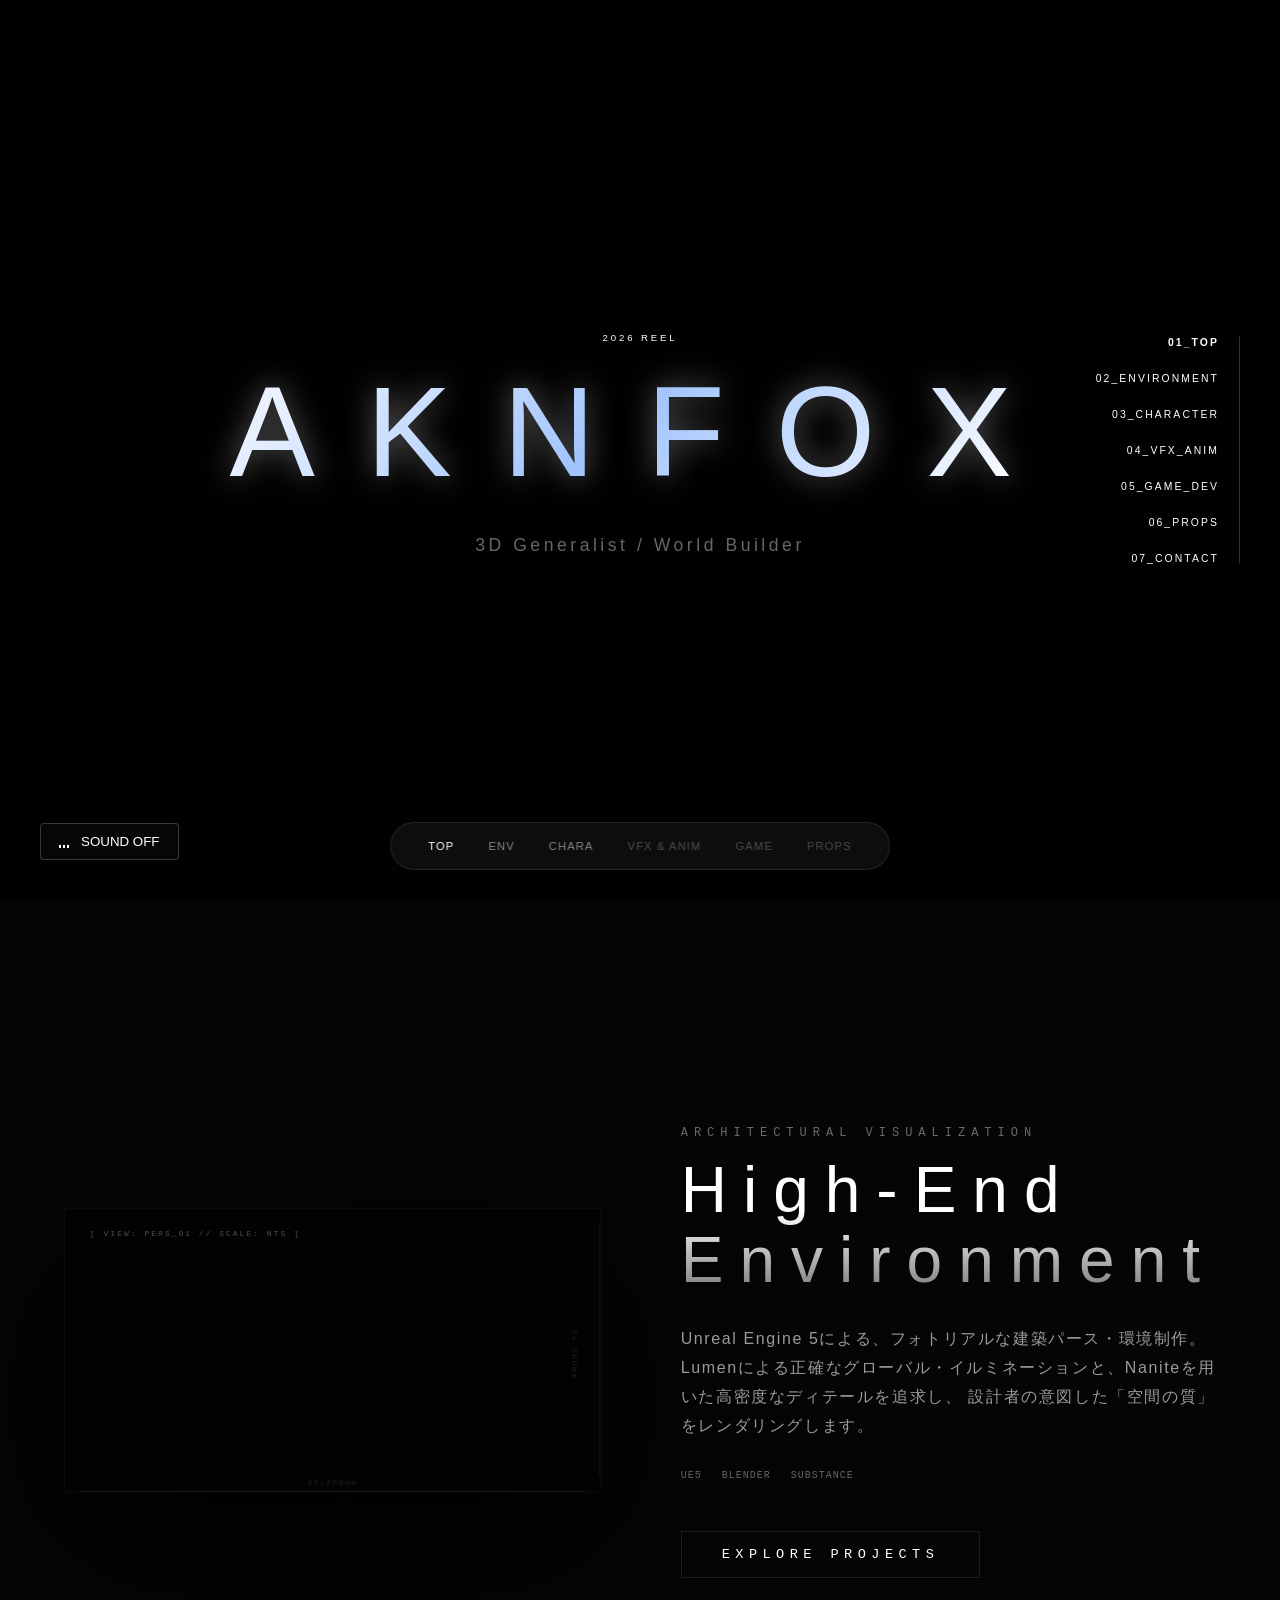
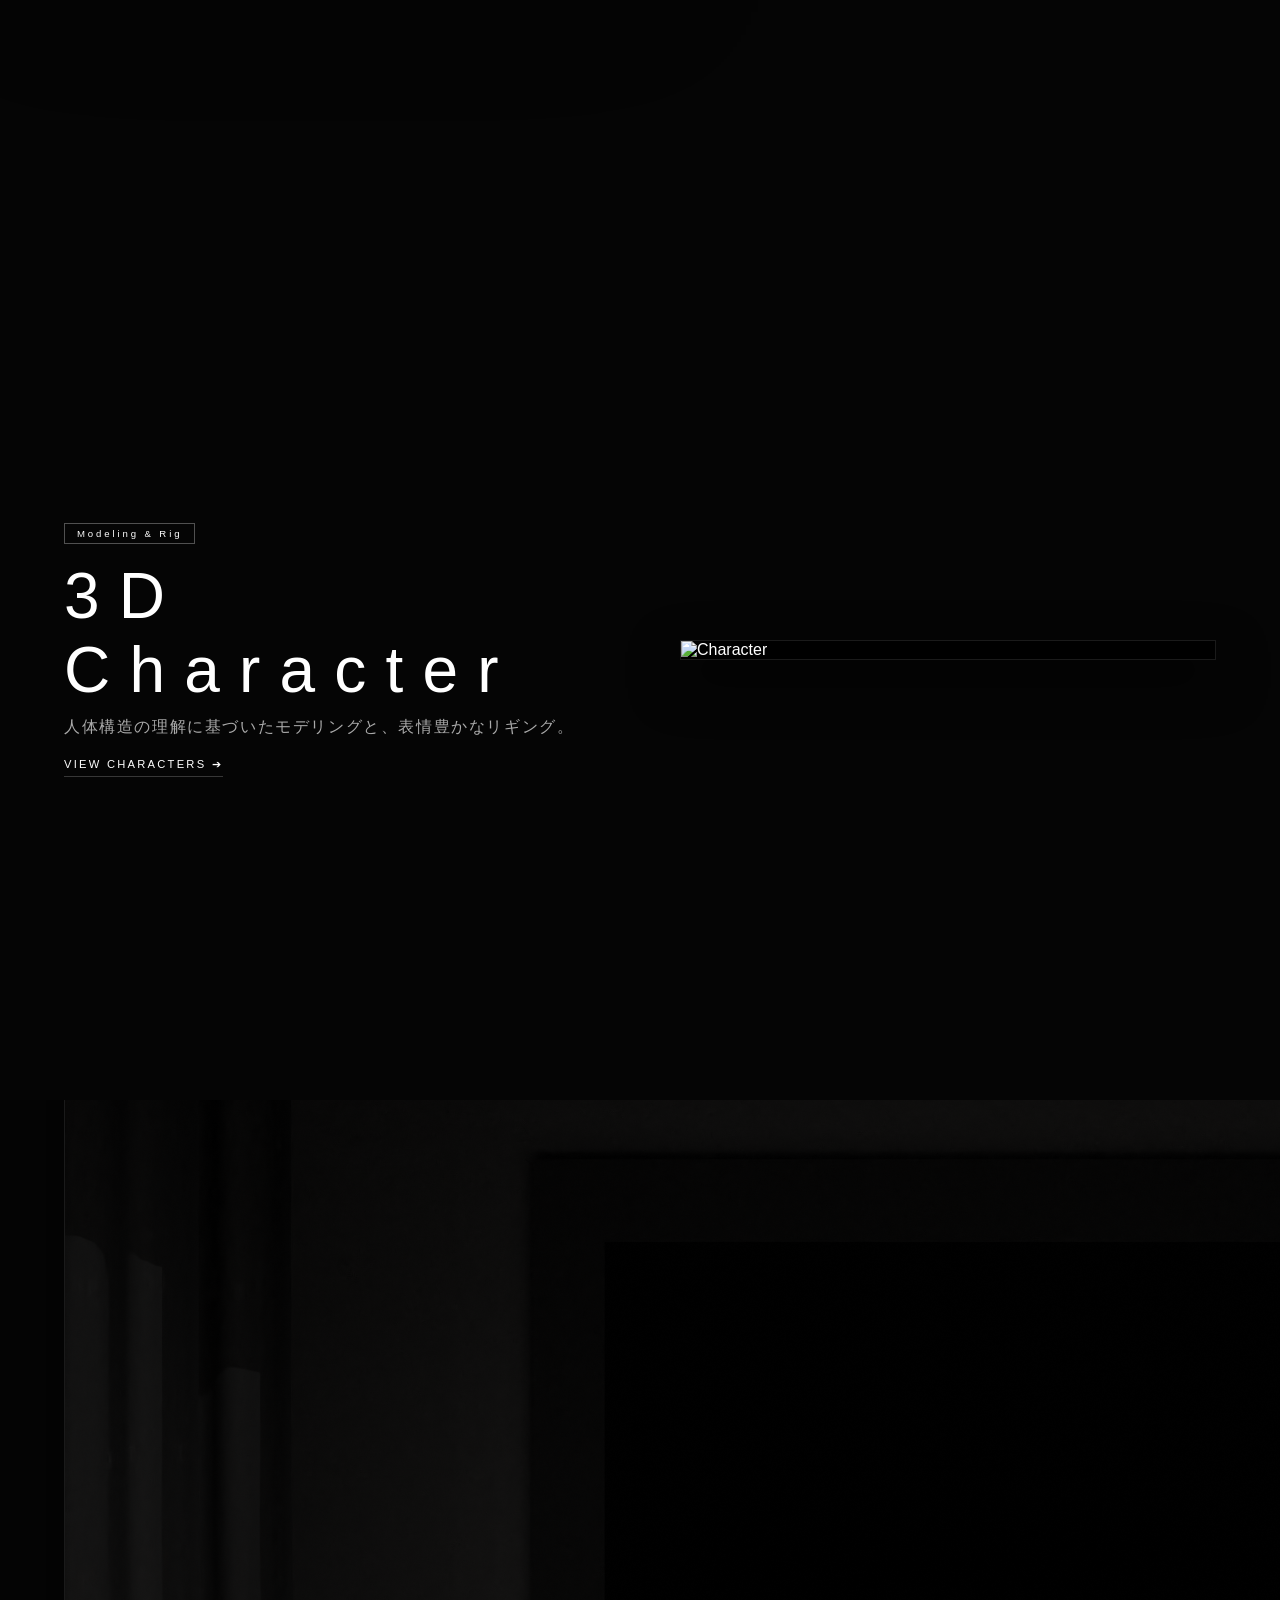
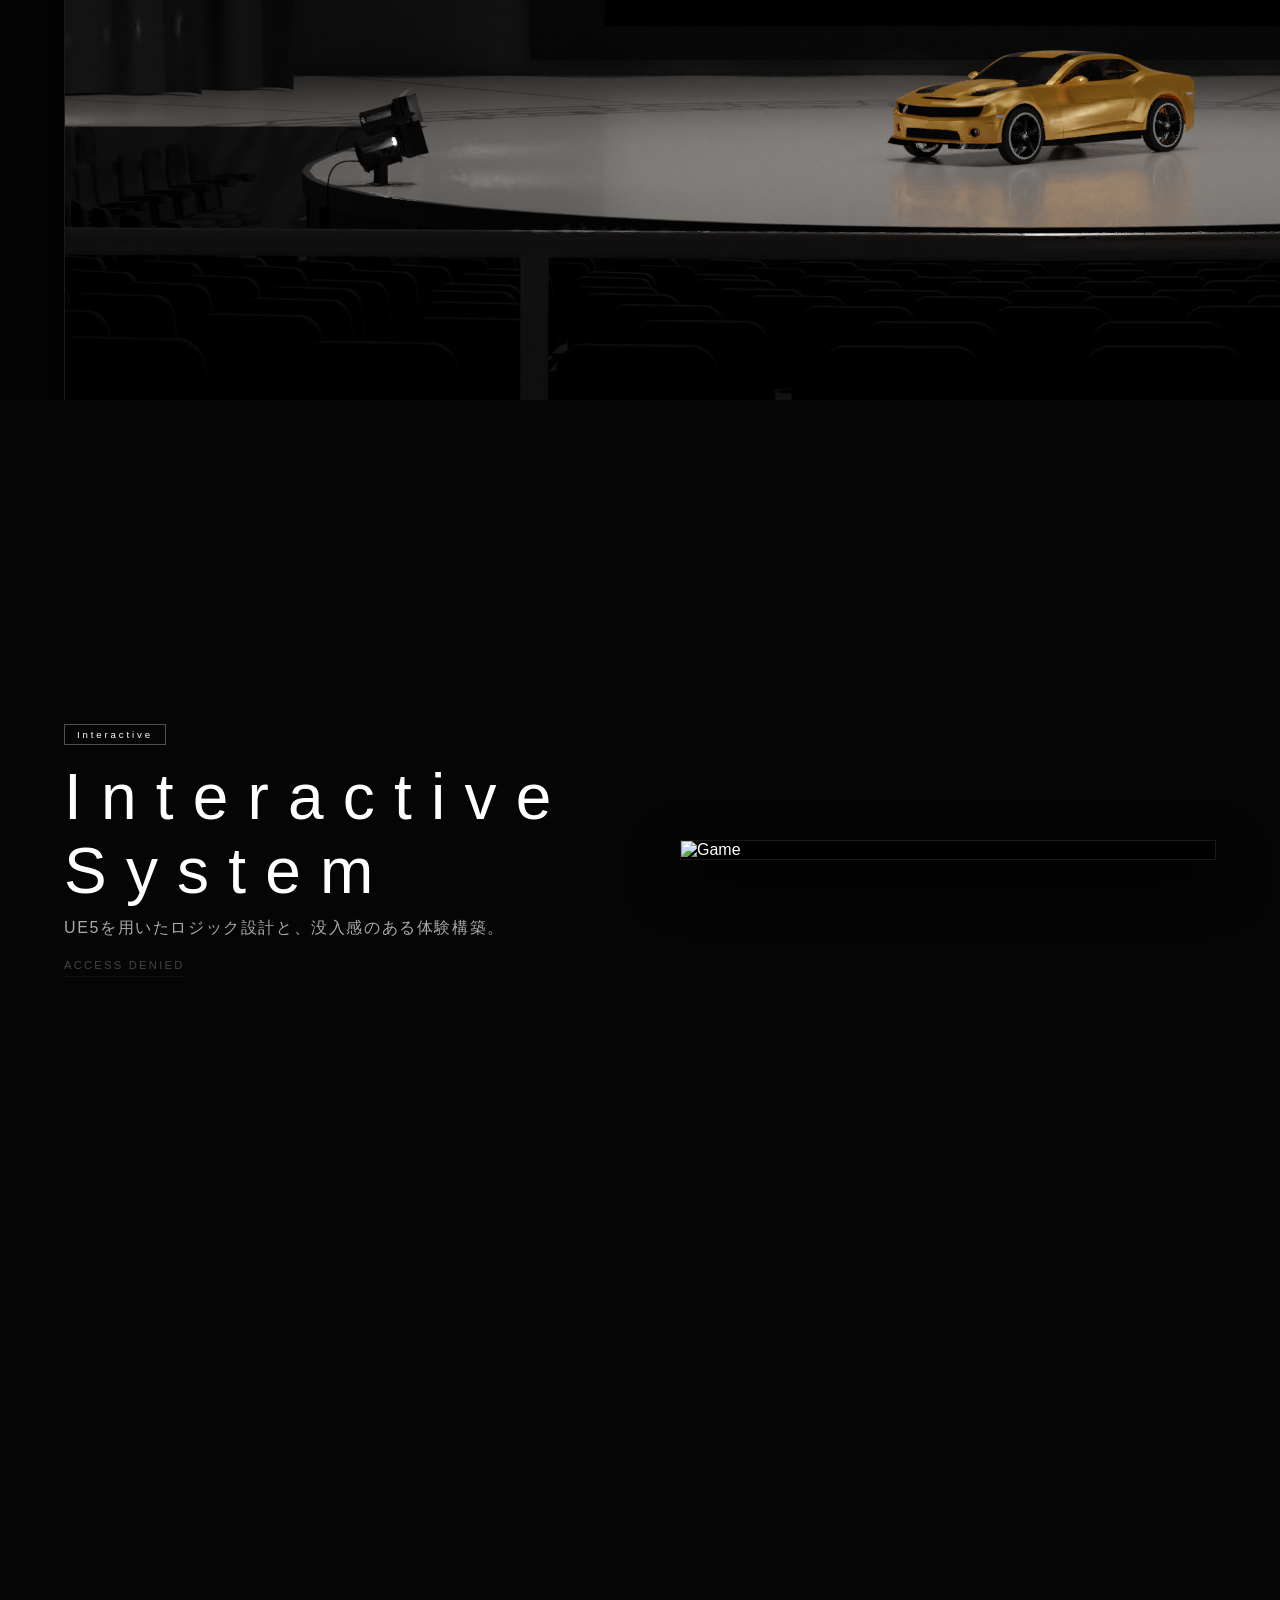
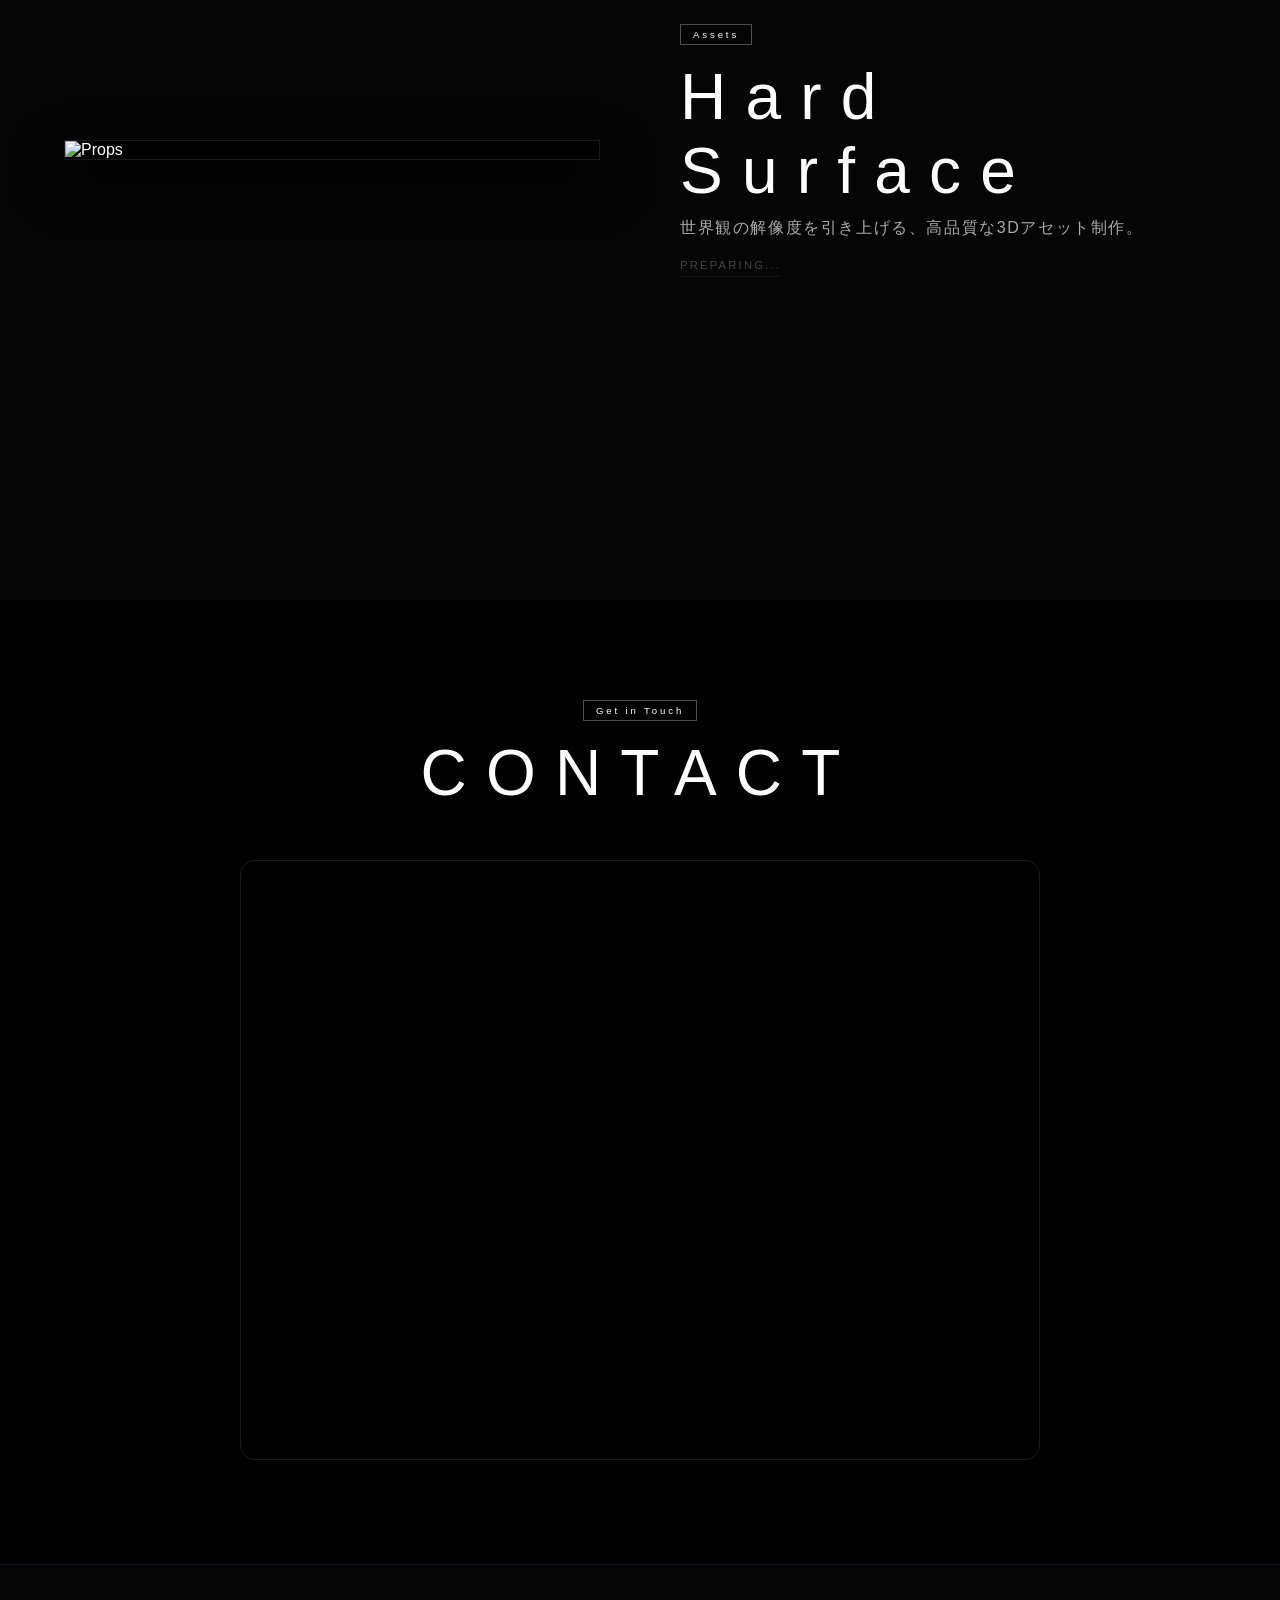
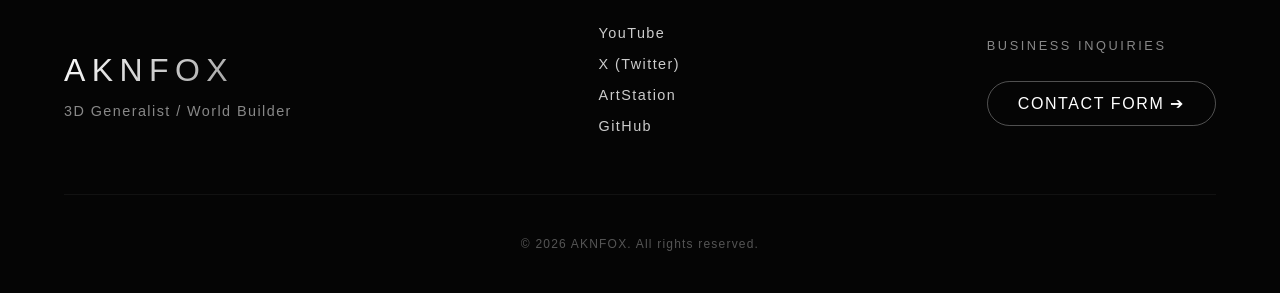
==== commit be227a55: "Add files via upload" ====
--- a/index.html
+++ b/index.html
@@ -80,16 +80,16 @@
                 <a href="character.html" class="view-more-btn">VIEW CHARACTERS ➔</a>
             </div>
             <div class="split-left">
-                <div class="single-image-box"><img src="chara_main.png" alt="Character"></div>
+                <div class="single-image-box"><img src="assets/high/chara_main.png" alt="Character"></div>
             </div>
         </div>
     </section>
 
     <section id="showcase-vfx-anim" class="scroll-reveal">
-        <video class="bg-media" src="composite.webm" autoplay muted loop playsinline></video>
-        <div class="works-split-container">
-            <div class="split-left">
-                <div class="single-image-box"><img src="vfx_main.png" alt="VFX"></div>
+        <video class="bg-media" src="assets/high/composite.webm" autoplay muted loop playsinline></video>
+        <div class="works-split-container">
+            <div class="split-left">
+                <div class="single-image-box"><img src="assets/high/vfx_main.png" alt="VFX"></div>
             </div>
             <div class="split-right">
                 <span class="category-tag tag-soon">Motion</span>
@@ -116,10 +116,10 @@
     </section>
 
     <section id="showcase-props" class="scroll-reveal">
-        <video class="bg-media" src="props_demo.mp4" autoplay muted loop playsinline></video>
-        <div class="works-split-container">
-            <div class="split-left">
-                <div class="single-image-box"><img src="Sample1.jpg" alt="Props"></div>
+        <video class="bg-media" src="assets/high/props_demos.mp4" autoplay muted loop playsinline></video>
+        <div class="works-split-container">
+            <div class="split-left">
+                <div class="single-image-box"><img src="ENV9.jpg" alt="Props"></div>
             </div>
             <div class="split-right">
                 <span class="category-tag tag-soon">Assets</span>
--- a/style.css
+++ b/style.css
@@ -123,6 +123,50 @@
     padding: 0 0.2em;      /* 左右に見えない余白を作り、Xの端をグラデーション内に収める */
 }
 #hero .hero-content p { font-size: 1.1rem; letter-spacing: 0.2em; color: rgba(255, 255, 255, 0.4); margin-top: 30px; opacity: 0; animation: simpleFadeIn 2s ease-out 2.5s forwards; }
+
+/* ==========================================================================
+   COMMON SUBPAGE HERO (ENV, CHARA, 今後の全サブページ共通)
+========================================================================== */
+.subpage-hero {
+    position: relative;
+    width: 100%;
+    height: 100vh;
+    display: flex;
+    justify-content: center;
+    align-items: center;
+    overflow: hidden;
+    background: #000;
+}
+
+
+@keyframes cinematicZoom {
+    0% { transform: scale(1.0); }
+    100% { transform: scale(1.10); }
+}
+
+/* 中央揃えのテキストブロック */
+.header-content-centered {
+    position: relative; z-index: 2; text-align: center;
+    display: flex; flex-direction: column; align-items: center;
+    
+    /* 下からフワッと現れる登場アニメーション */
+    opacity: 0; transform: translateY(30px); filter: blur(10px);
+    animation: heroCenterReveal 2s cubic-bezier(0.16, 1, 0.3, 1) 0.2s forwards;
+}
+@keyframes heroCenterReveal {
+    to { opacity: 1; transform: translateY(0); filter: blur(0px); }
+}
+
+.header-content-centered .category-tag {
+    font-family: monospace; font-size: 0.85rem; letter-spacing: 0.4em;
+    color: rgba(255,255,255,0.7); border: 1px solid rgba(255,255,255,0.3);
+    padding: 8px 20px; margin-bottom: 25px; display: inline-block;
+}
+
+.header-content-centered .section-title {
+    font-size: clamp(2.5rem, 8vw, 5rem); font-weight: 200; letter-spacing: 0.25em;
+    margin: 0; color: #fff; text-shadow: 0 10px 30px rgba(0,0,0,0.8);
+}
 
 /* ==========================================================================
    [4] TOP PAGE: ENVIRONMENT SECTION (High-End Architectural Edit)
@@ -264,4 +308,5 @@
     .timeline-nav { display: none; }
     #showcase-env .works-visual { perspective: none; }
     .env-visual-frame { transform: none !important; margin: 0 5%; }
-}+}
+
